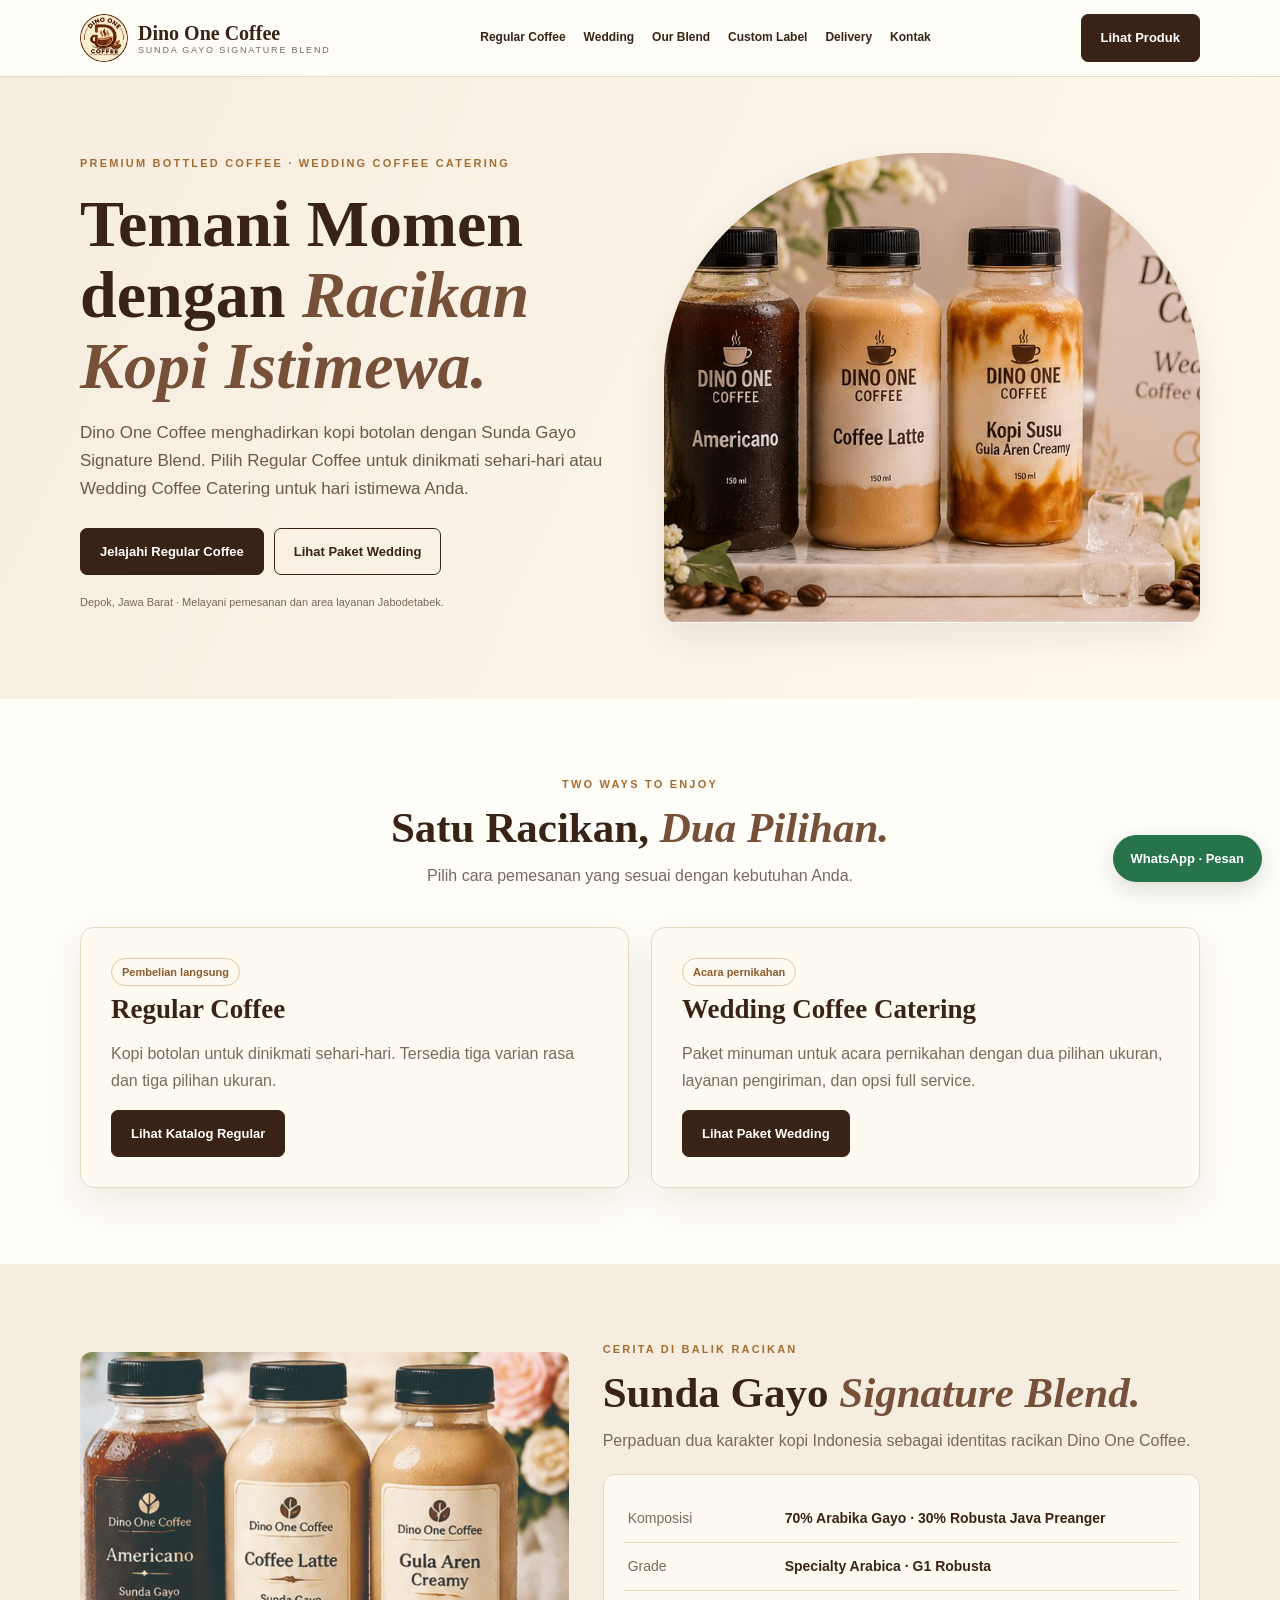
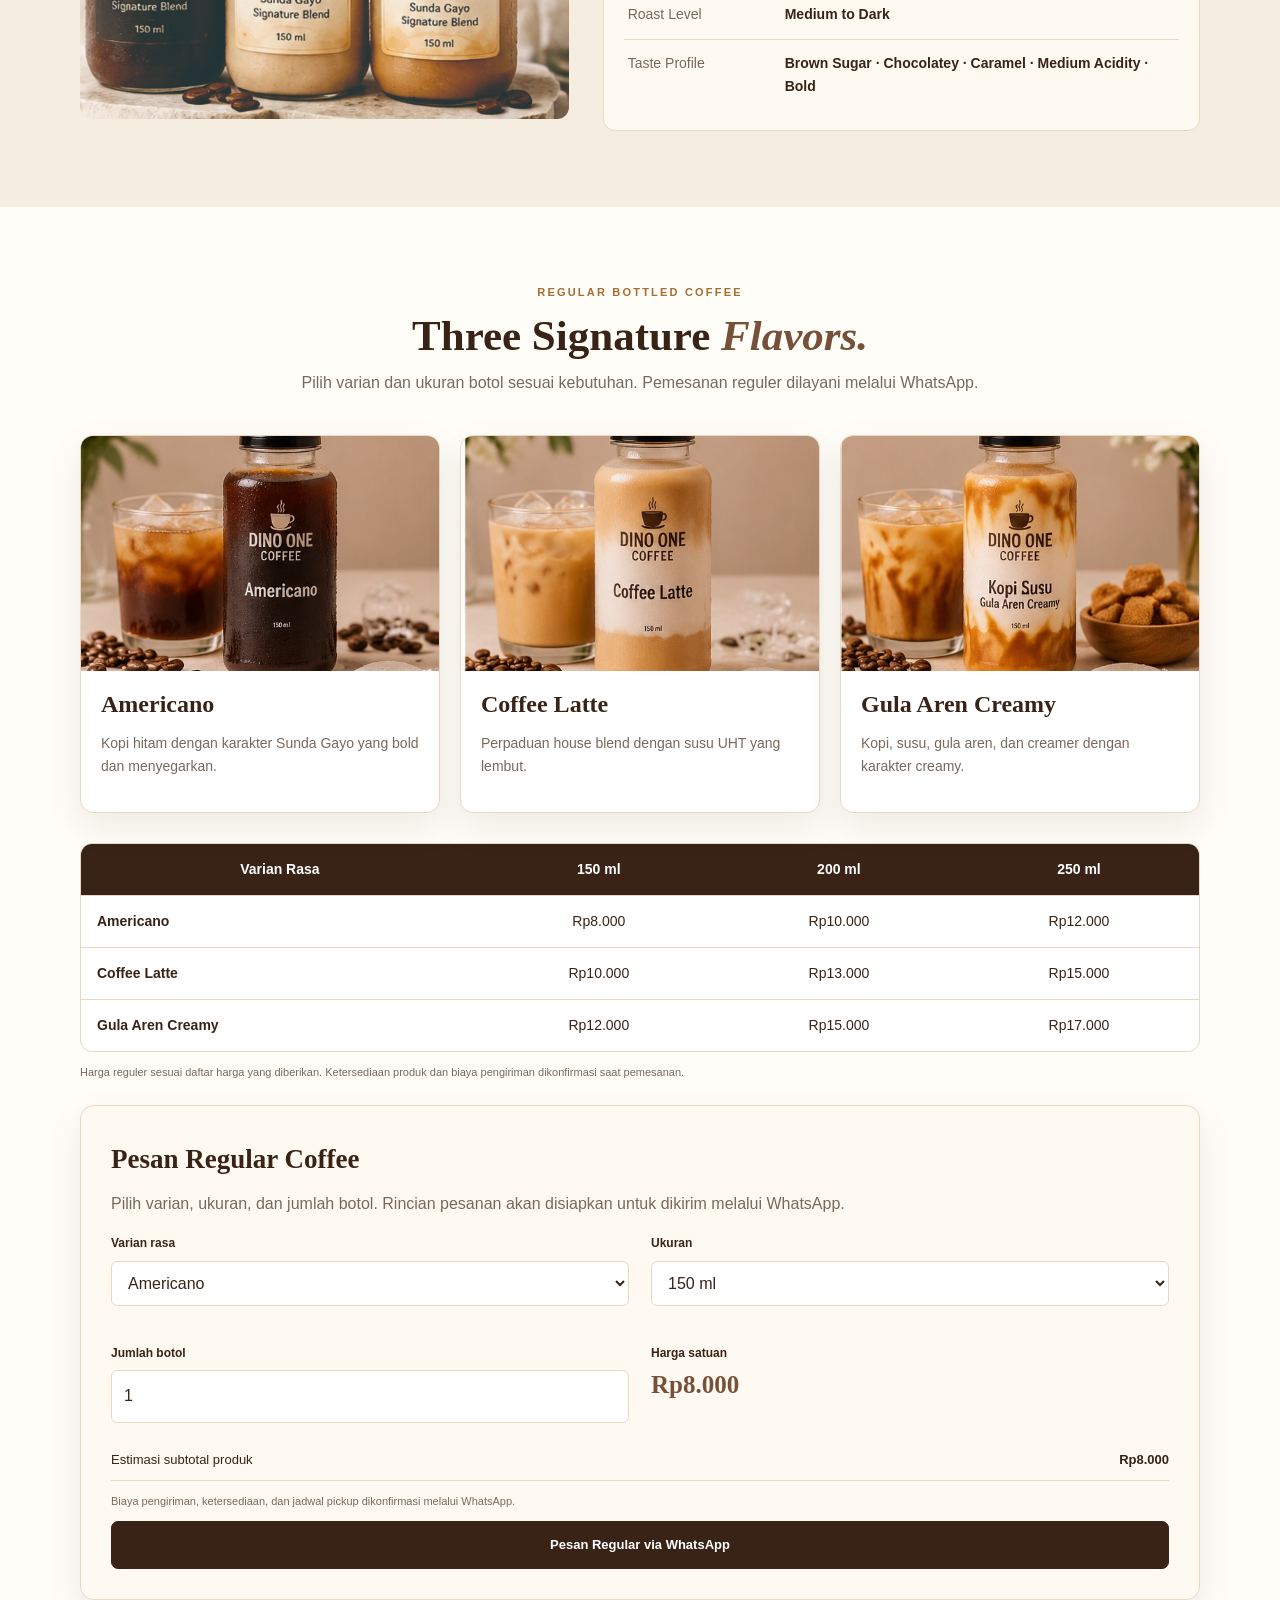
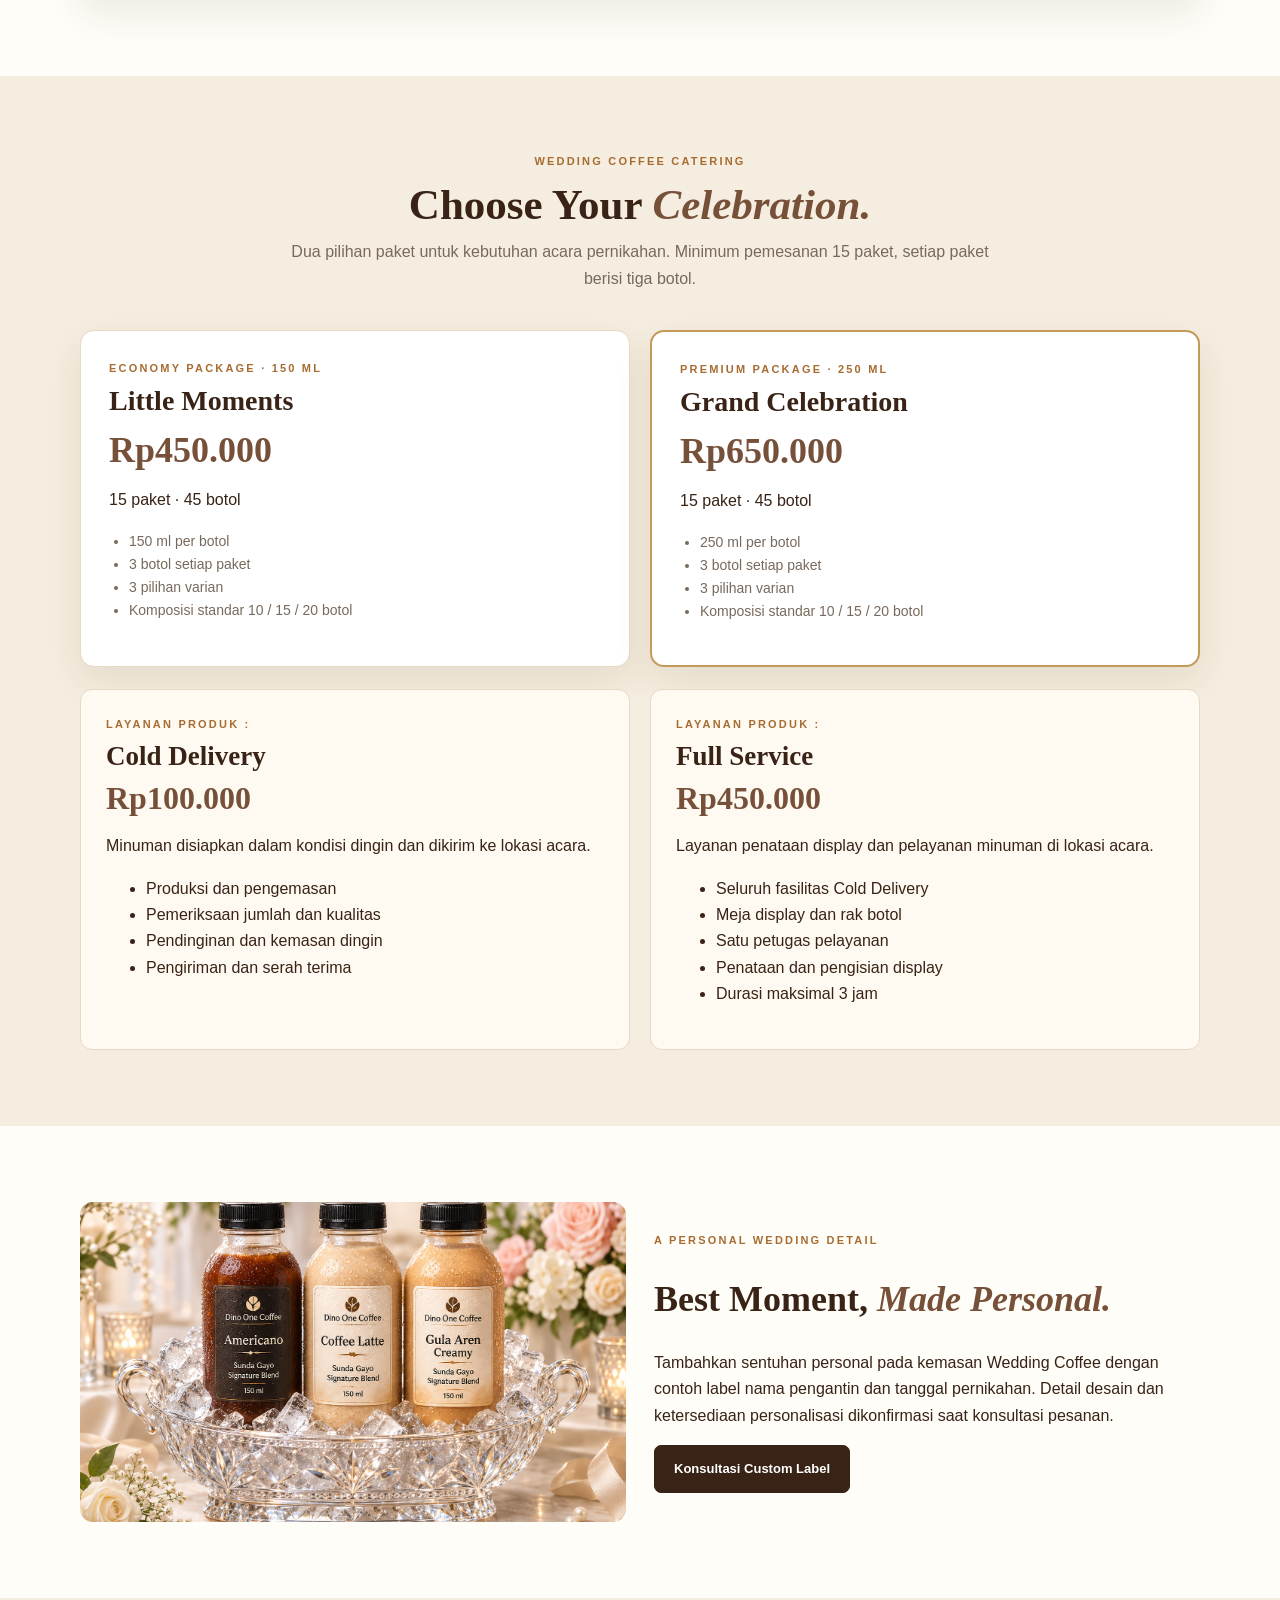
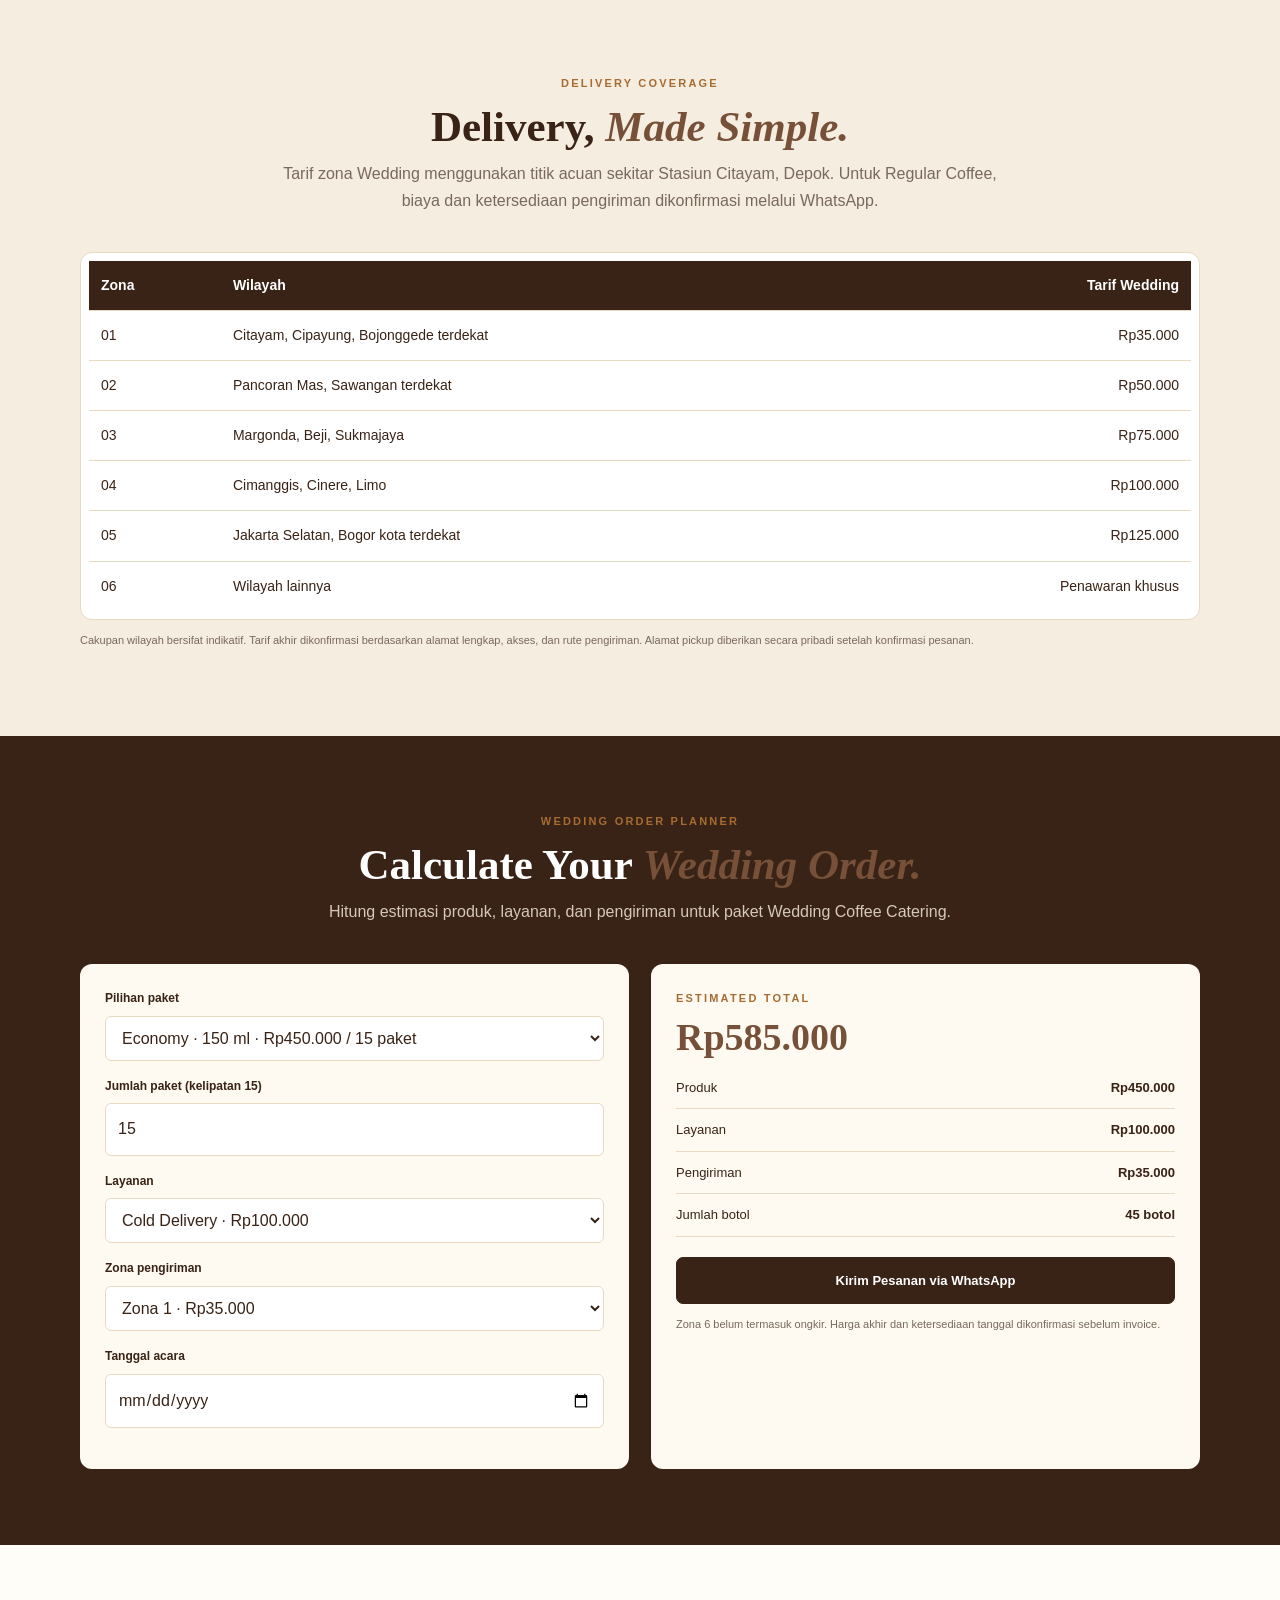
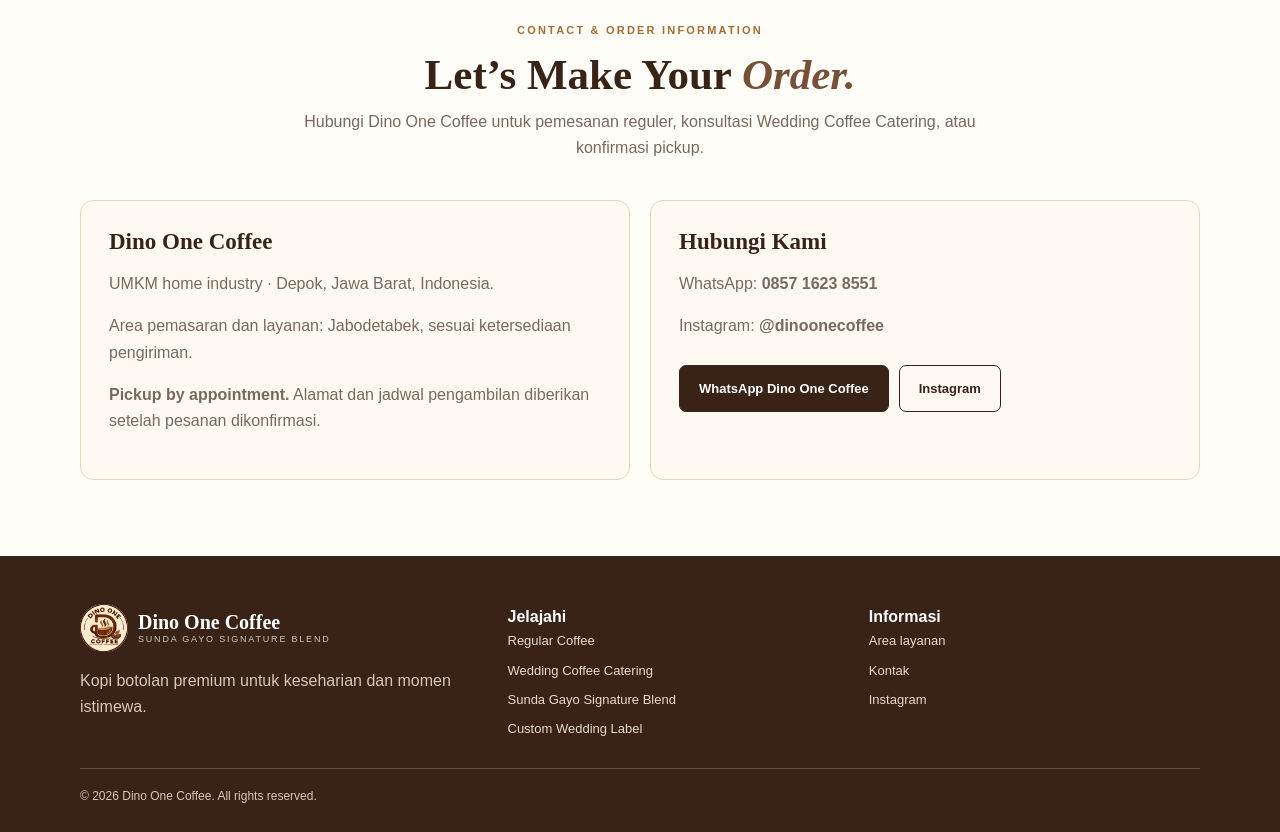
==== index.html @ 2b5918a5 "Update index.html" ====
<!doctype html>
<html lang="id">
<head>
  <meta name="google-site-verification" content="8-gLSw3HXdytJepnBSjx2TboPjz3lQhAgzY1Xc3KXp8" />
  <meta charset="utf-8">
  <meta name="viewport" content="width=device-width, initial-scale=1">
  <meta name="theme-color" content="#30251f">
  <title>Dino One Coffee | Kopi Botolan Premium & Wedding Coffee Catering</title>
  <meta name="description" content="Dino One Coffee menghadirkan Americano, Coffee Latte, dan Gula Aren Creamy dengan Sunda Gayo Signature Blend. Pesan kopi botolan atau konsultasikan Wedding Coffee Catering untuk wilayah Jabodetabek.">
  <meta name="robots" content="index,follow,max-image-preview:large">
  <link rel="canonical" href="https://dinoonecoffee.weddingcatering.workers.dev/">
 <meta property="og:image" content="https://dinoonecoffee.weddingcatering.workers.dev/assets/images/logo-dino-one-coffee.png">
    <meta property="og:type" content="website">
  <meta property="og:locale" content="id_ID">
  <meta property="og:site_name" content="Dino One Coffee">
  <meta property="og:title" content="Dino One Coffee | Kopi Botolan Premium & Wedding Coffee Catering">
  <meta property="og:description" content="Tiga varian kopi dengan Sunda Gayo Signature Blend. Pilihan Regular Coffee dan Wedding Coffee Catering.">
  <meta property="og:url" content="https://dinoonecoffee.weddingcatering.workers.dev/">
  <meta property="og:image" content="https://dinoonecoffee.weddingcatering.workers.dev/assets/images/hero-coffee.jpg">
  <meta name="twitter:card" content="summary_large_image">
  <style>
    :root{--cream:#f5eddf;--paper:#fffaf1;--white:#fffdf8;--brown:#765038;--dark:#382316;--gold:#c49a59;--muted:#78695d;--line:#e8d9c2;--green:#26734c;--shadow:0 14px 36px rgba(67,39,19,.09)}
    *{box-sizing:border-box}html{scroll-behavior:smooth;scroll-padding-top:88px}body{margin:0;background:var(--white);color:var(--dark);font-family:Arial,Helvetica,sans-serif;line-height:1.65}a{color:inherit;text-decoration:none}img{max-width:100%;display:block}button,input,select{font:inherit}.container{width:min(1120px,91%);margin:auto}.skip{position:absolute;left:-9999px}.skip:focus{left:12px;top:12px;background:#fff;padding:10px;z-index:100}
    header{position:sticky;top:0;z-index:50;background:rgba(255,253,248,.96);backdrop-filter:blur(12px);border-bottom:1px solid var(--line)}.nav{min-height:76px;display:flex;align-items:center;justify-content:space-between;gap:18px}.brand{display:flex;align-items:center;gap:10px;font:700 20px Georgia,serif;white-space:nowrap}.brand img{width:48px;height:48px;object-fit:contain;border-radius:50%}.brand small{display:block;font:9px Arial,sans-serif;letter-spacing:1.8px;color:var(--muted)}.navlinks{display:flex;align-items:center;gap:18px;font-size:12px;font-weight:700}.navlinks a:hover,.footer-links a:hover{color:var(--gold)}.nav-actions{display:flex;align-items:center;gap:9px}.menu-toggle{display:none;background:transparent;border:1px solid var(--line);padding:9px 12px;border-radius:8px;color:var(--dark)}
    .btn{display:inline-flex;align-items:center;justify-content:center;gap:8px;border:1px solid var(--dark);background:var(--dark);color:white;padding:12px 19px;border-radius:7px;font-size:13px;font-weight:700;cursor:pointer;transition:.2s}.btn:hover{background:var(--brown);border-color:var(--brown)}.btn.secondary{background:transparent;color:var(--dark)}.btn.light{background:var(--paper);color:var(--dark);border-color:var(--line)}.btn.full{width:100%}
    section{padding:76px 0}.hero{background:linear-gradient(115deg,var(--cream),#fff9ef);padding:76px 0}.hero-grid{display:grid;grid-template-columns:1fr 1fr;align-items:center;gap:48px}.eyebrow{font-size:11px;letter-spacing:2.2px;text-transform:uppercase;color:#a66c32;font-weight:700}.hero h1{font:700 clamp(40px,5.3vw,66px)/1.08 Georgia,serif;margin:16px 0;color:var(--dark)}h1 em,h2 em{color:var(--brown)}.lead{font-size:17px;color:#6d5949;max-width:580px}.hero-photo{width:100%;height:470px;object-fit:cover;border-radius:48% 48% 14px 14px;box-shadow:var(--shadow)}.hero-note{font-size:11px;color:var(--muted);margin-top:18px}.actions{display:flex;gap:10px;flex-wrap:wrap;margin-top:25px}
    .section-head{text-align:center;max-width:730px;margin:0 auto 38px}.section-head h2{font:700 clamp(30px,4vw,43px)/1.15 Georgia,serif;margin:10px 0}.section-head p{color:var(--muted);margin:8px auto}.intro-grid{display:grid;grid-template-columns:1fr 1fr;gap:22px}.intro-card{padding:30px;border:1px solid var(--line);border-radius:14px;background:var(--paper);box-shadow:var(--shadow)}.intro-card h3{font:700 27px Georgia,serif;margin:8px 0}.intro-card p{color:var(--muted)}.tag{display:inline-block;border:1px solid #e0c89e;border-radius:30px;padding:4px 10px;color:#8c5b2e;font-size:11px;font-weight:700}
    .blend{background:var(--cream)}.blend-grid{display:grid;grid-template-columns:.9fr 1.1fr;gap:34px;align-items:center}.blend-image{display:block;width:100%;height:auto;max-height:none;object-fit:contain;object-position:center;border-radius:12px}.specs{background:var(--paper);border:1px solid var(--line);border-radius:12px;padding:20px}.spec{display:grid;grid-template-columns:145px 1fr;gap:12px;padding:12px 4px;border-bottom:1px solid var(--line);font-size:14px}.spec:last-child{border-bottom:0}.spec span{color:var(--muted)}
    .cards{display:grid;grid-template-columns:repeat(3,1fr);gap:20px}.card{border:1px solid var(--line);background:#fff;border-radius:13px;overflow:hidden;box-shadow:var(--shadow)}.card img{width:100%;height:235px;object-fit:cover}.card-body{padding:20px}.card h3{font:700 24px Georgia,serif;margin:0 0 4px}.card p{font-size:14px;color:var(--muted);min-height:46px}.price-table-wrap{overflow-x:auto;margin-top:30px;border:1px solid var(--line);border-radius:12px;background:white}.price-table{width:100%;border-collapse:collapse;min-width:570px;font-size:14px}.price-table th,.price-table td{padding:14px 16px;border-bottom:1px solid var(--line);text-align:center}.price-table th{background:var(--dark);color:white}.price-table td:first-child{text-align:left;font-weight:700}.price-table tr:last-child td{border-bottom:0}.section-soft{background:var(--cream)}
    .packages-grid{display:grid;grid-template-columns:repeat(2,1fr);gap:20px}.package{background:white;border:1px solid var(--line);border-radius:14px;padding:28px;box-shadow:var(--shadow)}.package.featured{border:2px solid var(--gold)}.package h3{font:700 28px Georgia,serif;margin:8px 0}.package-price{font:700 36px Georgia,serif;color:var(--brown);margin:12px 0}.package ul{padding-left:20px;color:var(--muted);font-size:14px}.service-grid{display:grid;grid-template-columns:repeat(2,1fr);gap:20px}.service{background:var(--paper);padding:25px;border:1px solid var(--line);border-radius:12px}.service h3{font:700 27px Georgia,serif;margin:8px 0}.service-price{font:700 32px Georgia,serif;color:var(--brown)}
    .table-wrap{overflow-x:auto;border:1px solid var(--line);border-radius:12px;background:white;padding:8px}.zone-table{width:100%;border-collapse:collapse;min-width:570px;font-size:14px}.zone-table th,.zone-table td{text-align:left;padding:13px 12px;border-bottom:1px solid var(--line)}.zone-table th{background:var(--dark);color:white}.zone-table td:last-child,.zone-table th:last-child{text-align:right;white-space:nowrap}.zone-table tr:last-child td{border-bottom:0}
    .calculator{background:var(--dark);color:white}.calculator .section-head p{color:#d7c8b8}.calc-grid{display:grid;grid-template-columns:1fr 1fr;gap:22px}.calc-form,.result{background:var(--paper);color:var(--dark);padding:25px;border-radius:12px}.field{margin-bottom:16px}.field label{display:block;font-size:12px;font-weight:700;margin-bottom:7px}.field input,.field select{width:100%;padding:12px;border:1px solid var(--line);border-radius:6px;background:white;color:var(--dark)}.result-total{font:700 38px Georgia,serif;color:var(--brown);margin:8px 0}.summary-row{display:flex;justify-content:space-between;gap:12px;padding:10px 0;border-bottom:1px solid var(--line);font-size:13px}.note{font-size:11px;color:var(--muted)}
    .custom-grid{display:grid;grid-template-columns:1fr 1fr;gap:28px;align-items:center}.custom-grid img{width:100%;height:320px;object-fit:cover;border-radius:13px}.location-box{background:var(--paper);border:1px solid var(--line);padding:28px;border-radius:13px}.location-grid{display:grid;grid-template-columns:1fr 1fr;gap:20px}.location-box h3{font:700 23px Georgia,serif;margin:0 0 8px}.location-box p{color:var(--muted)}
    footer{background:var(--dark);color:white;padding:48px 0 25px}footer p{color:#d7c8b8}.footer-grid{display:grid;grid-template-columns:1.2fr 1fr 1fr;gap:30px}.footer-links{display:grid;gap:8px;font-size:13px;color:#e7dacc}.copyright{border-top:1px solid #654a37;margin-top:28px;padding-top:18px;font-size:12px;color:#d7c8b8}.float-wa{position:fixed;right:18px;bottom:18px;z-index:40;background:var(--green);color:white;border-radius:30px;padding:13px 18px;box-shadow:0 8px 25px #0002;font-size:13px;font-weight:700}
    @media(max-width:900px){.navlinks{gap:10px;font-size:11px}.nav-cta{display:none}.hero-photo{height:390px}}
    @media(max-width:720px){.nav{min-height:68px}.brand{font-size:17px}.brand img{width:42px;height:42px}.menu-toggle{display:inline-flex}.navlinks{display:none;position:absolute;top:68px;left:0;right:0;background:var(--white);padding:15px 5%;border-bottom:1px solid var(--line);box-shadow:var(--shadow);flex-direction:column;align-items:stretch;gap:0}.navlinks.open{display:flex}.navlinks a{padding:12px 4px;border-bottom:1px solid var(--line);font-size:14px}.hero{padding:48px 0}.hero-grid,.intro-grid,.blend-grid,.cards,.packages-grid,.service-grid,.calc-grid,.custom-grid,.location-grid,.footer-grid{grid-template-columns:1fr}.hero-photo{height:330px;order:-1}.hero h1{font-size:43px}.lead{font-size:15px}section{padding:58px 0}.section-head{margin-bottom:28px}.section-head h2{font-size:32px}.card img{height:250px}.spec{grid-template-columns:1fr;gap:2px}.spec strong{font-size:14px}.package{padding:23px}.calc-form,.result{padding:19px}.float-wa{right:12px;bottom:12px;padding:11px 15px}.footer-grid{gap:22px}}
    @media(max-width:720px){.blend-image{width:100%;height:auto;object-fit:contain}}
    @media(prefers-reduced-motion:reduce){html{scroll-behavior:auto}*{transition:none!important}}
  </style>
  <script type="application/ld+json">
  {
    "@context":"https://schema.org",
    "@type":"Organization",
    "name":"Dino One Coffee",
    "url":"https://dinoonecoffee.weddingcatering.workers.dev/",
    "description":"UMKM home industry kopi botolan dengan Sunda Gayo Signature Blend dan layanan Wedding Coffee Catering.",
    "telephone":"+6285716238551",
    "sameAs":["https://www.instagram.com/dinoonecoffee/"]
  }
  </script>
</head>
<body>
<a class="skip" href="#main">Lewati ke konten utama</a>
<header>
  <nav class="container nav" aria-label="Navigasi utama">
    <a class="brand" href="#home" aria-label="Dino One Coffee beranda">
      <img src="/assets/images/logo-dino-one-coffee.png" alt="Logo Dino One Coffee">
      <span>Dino One Coffee<small>SUNDA GAYO SIGNATURE BLEND</small></span>
    </a>
    <div class="navlinks" id="navlinks">
      <a href="#regular">Regular Coffee</a><a href="#wedding">Wedding</a><a href="#blend">Our Blend</a><a href="#custom-label">Custom Label</a><a href="#delivery">Delivery</a><a href="#contact">Kontak</a>
    </div>
    <div class="nav-actions"><a class="btn nav-cta" href="#regular">Lihat Produk</a><button class="menu-toggle" id="menuToggle" aria-expanded="false" aria-controls="navlinks" aria-label="Buka menu">☰ Menu</button></div>
  </nav>
</header>
<main id="main">
  <section class="hero" id="home">
    <div class="container hero-grid">
      <div>
        <div class="eyebrow">Premium bottled coffee · Wedding coffee catering</div>
        <h1>Temani Momen dengan <em>Racikan Kopi Istimewa.</em></h1>
        <p class="lead">Dino One Coffee menghadirkan kopi botolan dengan Sunda Gayo Signature Blend. Pilih Regular Coffee untuk dinikmati sehari-hari atau Wedding Coffee Catering untuk hari istimewa Anda.</p>
        <div class="actions"><a class="btn" href="#regular">Jelajahi Regular Coffee</a><a class="btn secondary" href="#wedding">Lihat Paket Wedding</a></div>
        <p class="hero-note">Depok, Jawa Barat · Melayani pemesanan dan area layanan Jabodetabek.</p>
      </div>
      <img class="hero-photo" src="/assets/images/hero-coffee.jpg" alt="Tiga pilihan kopi botolan Dino One Coffee: Americano, Coffee Latte, dan Gula Aren Creamy" fetchpriority="high">
    </div>
  </section>

  <section aria-labelledby="pilihan-title">
    <div class="container">
      <div class="section-head"><div class="eyebrow">Two ways to enjoy</div><h2 id="pilihan-title">Satu Racikan, <em>Dua Pilihan.</em></h2><p>Pilih cara pemesanan yang sesuai dengan kebutuhan Anda.</p></div>
      <div class="intro-grid">
        <article class="intro-card"><span class="tag">Pembelian langsung</span><h3>Regular Coffee</h3><p>Kopi botolan untuk dinikmati sehari-hari. Tersedia tiga varian rasa dan tiga pilihan ukuran.</p><a class="btn" href="#regular">Lihat Katalog Regular</a></article>
        <article class="intro-card"><span class="tag">Acara pernikahan</span><h3>Wedding Coffee Catering</h3><p>Paket minuman untuk acara pernikahan dengan dua pilihan ukuran, layanan pengiriman, dan opsi full service.</p><a class="btn" href="#wedding">Lihat Paket Wedding</a></article>
      </div>
    </div>
  </section>

  <section class="blend" id="blend">
    <div class="container blend-grid">
      <img class="blend-image" src="/assets/images/signature-blend.jpg" alt="Biji kopi dan profil Sunda Gayo Signature Blend Dino One Coffee" loading="lazy">
      <div><div class="eyebrow">Cerita di balik racikan</div><div class="section-head" style="text-align:left;margin:8px 0 20px"><h2>Sunda Gayo <em>Signature Blend.</em></h2><p>Perpaduan dua karakter kopi Indonesia sebagai identitas racikan Dino One Coffee.</p></div>
        <div class="specs">
          <div class="spec"><span>Komposisi</span><strong>70% Arabika Gayo · 30% Robusta Java Preanger</strong></div>
          <div class="spec"><span>Grade</span><strong>Specialty Arabica · G1 Robusta</strong></div>
          <div class="spec"><span>Roast Level</span><strong>Medium to Dark</strong></div>
          <div class="spec"><span>Taste Profile</span><strong>Brown Sugar · Chocolatey · Caramel · Medium Acidity · Bold</strong></div>
        </div>
      </div>
    </div>
  </section>

  <section id="regular">
    <div class="container">
      <div class="section-head"><div class="eyebrow">Regular bottled coffee</div><h2>Three Signature <em>Flavors.</em></h2><p>Pilih varian dan ukuran botol sesuai kebutuhan. Pemesanan reguler dilayani melalui WhatsApp.</p></div>
      <div class="cards">
        <article class="card"><img src="/assets/images/americano.jpg" alt="Americano botolan Dino One Coffee" loading="lazy"><div class="card-body"><h3>Americano</h3><p>Kopi hitam dengan karakter Sunda Gayo yang bold dan menyegarkan.</p></div></article>
        <article class="card"><img src="/assets/images/coffee-latte.jpg" alt="Coffee Latte botolan Dino One Coffee" loading="lazy"><div class="card-body"><h3>Coffee Latte</h3><p>Perpaduan house blend dengan susu UHT yang lembut.</p></div></article>
        <article class="card"><img src="/assets/images/gula-aren.jpg" alt="Gula Aren Creamy botolan Dino One Coffee" loading="lazy"><div class="card-body"><h3>Gula Aren Creamy</h3><p>Kopi, susu, gula aren, dan creamer dengan karakter creamy.</p></div></article>
      </div>
      <div class="price-table-wrap"><table class="price-table"><thead><tr><th>Varian Rasa</th><th>150 ml</th><th>200 ml</th><th>250 ml</th></tr></thead><tbody>
        <tr><td>Americano</td><td>Rp8.000</td><td>Rp10.000</td><td>Rp12.000</td></tr>
        <tr><td>Coffee Latte</td><td>Rp10.000</td><td>Rp13.000</td><td>Rp15.000</td></tr>
        <tr><td>Gula Aren Creamy</td><td>Rp12.000</td><td>Rp15.000</td><td>Rp17.000</td></tr>
      </tbody></table></div>
      <p class="note">Harga reguler sesuai daftar harga yang diberikan. Ketersediaan produk dan biaya pengiriman dikonfirmasi saat pemesanan.</p>
      <div class="intro-card" style="margin-top:24px">
        <h3>Pesan Regular Coffee</h3><p>Pilih varian, ukuran, dan jumlah botol. Rincian pesanan akan disiapkan untuk dikirim melalui WhatsApp.</p>
        <div class="calc-grid" style="grid-template-columns:1fr 1fr">
          <div class="field"><label for="regFlavor">Varian rasa</label><select id="regFlavor"><option value="Americano">Americano</option><option value="Coffee Latte">Coffee Latte</option><option value="Gula Aren Creamy">Gula Aren Creamy</option></select></div>
          <div class="field"><label for="regSize">Ukuran</label><select id="regSize"><option value="150">150 ml</option><option value="200">200 ml</option><option value="250">250 ml</option></select></div>
          <div class="field"><label for="regQty">Jumlah botol</label><input id="regQty" type="number" min="1" step="1" value="1"></div>
          <div class="field"><label>Harga satuan</label><div class="result-total" id="regUnitPrice" style="font-size:25px">Rp8.000</div></div>
        </div>
        <div class="summary-row"><span>Estimasi subtotal produk</span><strong id="regSubtotal">Rp8.000</strong></div>
        <p class="note">Biaya pengiriman, ketersediaan, dan jadwal pickup dikonfirmasi melalui WhatsApp.</p>
        <button class="btn full" id="regularOrder">Pesan Regular via WhatsApp</button>
      </div>
    </div>
  </section>

  <section class="section-soft" id="wedding">
    <div class="container">
      <div class="section-head"><div class="eyebrow">Wedding coffee catering</div><h2>Choose Your <em>Celebration.</em></h2><p>Dua pilihan paket untuk kebutuhan acara pernikahan. Minimum pemesanan 15 paket, setiap paket berisi tiga botol.</p></div>
      <div class="packages-grid">
        <article class="package"><div class="eyebrow">Economy Package · 150 ml</div><h3>Little Moments</h3><div class="package-price">Rp450.000</div><p>15 paket · 45 botol</p><ul><li>150 ml per botol</li><li>3 botol setiap paket</li><li>3 pilihan varian</li><li>Komposisi standar 10 / 15 / 20 botol</li></ul></article>
        <article class="package featured"><div class="eyebrow">Premium Package · 250 ml</div><h3>Grand Celebration</h3><div class="package-price">Rp650.000</div><p>15 paket · 45 botol</p><ul><li>250 ml per botol</li><li>3 botol setiap paket</li><li>3 pilihan varian</li><li>Komposisi standar 10 / 15 / 20 botol</li></ul></article>
      </div>
      <div class="service-grid" style="margin-top:22px">
        <article class="service"><div class="eyebrow">Layanan Produk :</div><h3>Cold Delivery</h3><div class="service-price">Rp100.000</div><p>Minuman disiapkan dalam kondisi dingin dan dikirim ke lokasi acara.</p><ul><li>Produksi dan pengemasan</li><li>Pemeriksaan jumlah dan kualitas</li><li>Pendinginan dan kemasan dingin</li><li>Pengiriman dan serah terima</li></ul></article>
        <article class="service"><div class="eyebrow">Layanan Produk :</div><h3>Full Service</h3><div class="service-price">Rp450.000</div><p>Layanan penataan display dan pelayanan minuman di lokasi acara.</p><ul><li>Seluruh fasilitas Cold Delivery</li><li>Meja display dan rak botol</li><li>Satu petugas pelayanan</li><li>Penataan dan pengisian display</li><li>Durasi maksimal 3 jam</li></ul></article>
      </div>
    </div>
  </section>

  <section id="custom-label">
    <div class="container custom-grid">
      <img src="/assets/images/wedding-coffee.png" alt="Contoh penyajian Dino One Coffee untuk Wedding Coffee Catering" loading="lazy">
      <div><div class="eyebrow">A personal wedding detail</div><h2 style="font:700 36px/1.15 Georgia,serif">Best Moment, <em>Made Personal.</em></h2><p>Tambahkan sentuhan personal pada kemasan Wedding Coffee dengan contoh label nama pengantin dan tanggal pernikahan. Detail desain dan ketersediaan personalisasi dikonfirmasi saat konsultasi pesanan.</p><a class="btn" href="https://wa.me/6285716238551?text=Halo%20Dino%20One%20Coffee%2C%20saya%20ingin%20konsultasi%20custom%20label%20Best%20Moment%20untuk%20Wedding%20Coffee%20Catering.">Konsultasi Custom Label</a></div>
    </div>
  </section>

  <section class="section-soft" id="delivery">
    <div class="container"><div class="section-head"><div class="eyebrow">Delivery coverage</div><h2>Delivery, <em>Made Simple.</em></h2><p>Tarif zona Wedding menggunakan titik acuan sekitar Stasiun Citayam, Depok. Untuk Regular Coffee, biaya dan ketersediaan pengiriman dikonfirmasi melalui WhatsApp.</p></div>
      <div class="table-wrap"><table class="zone-table"><thead><tr><th>Zona</th><th>Wilayah</th><th>Tarif Wedding</th></tr></thead><tbody>
        <tr><td>01</td><td>Citayam, Cipayung, Bojonggede terdekat</td><td>Rp35.000</td></tr><tr><td>02</td><td>Pancoran Mas, Sawangan terdekat</td><td>Rp50.000</td></tr><tr><td>03</td><td>Margonda, Beji, Sukmajaya</td><td>Rp75.000</td></tr><tr><td>04</td><td>Cimanggis, Cinere, Limo</td><td>Rp100.000</td></tr><tr><td>05</td><td>Jakarta Selatan, Bogor kota terdekat</td><td>Rp125.000</td></tr><tr><td>06</td><td>Wilayah lainnya</td><td>Penawaran khusus</td></tr>
      </tbody></table></div><p class="note">Cakupan wilayah bersifat indikatif. Tarif akhir dikonfirmasi berdasarkan alamat lengkap, akses, dan rute pengiriman. Alamat pickup diberikan secara pribadi setelah konfirmasi pesanan.</p>
    </div>
  </section>

  <section class="calculator" id="calculator">
    <div class="container"><div class="section-head"><div class="eyebrow">Wedding order planner</div><h2>Calculate Your <em>Wedding Order.</em></h2><p>Hitung estimasi produk, layanan, dan pengiriman untuk paket Wedding Coffee Catering.</p></div>
      <div class="calc-grid"><div class="calc-form">
        <div class="field"><label for="wSize">Pilihan paket</label><select id="wSize"><option value="450000">Economy · 150 ml · Rp450.000 / 15 paket</option><option value="650000">Premium · 250 ml · Rp650.000 / 15 paket</option></select></div>
        <div class="field"><label for="wQty">Jumlah paket (kelipatan 15)</label><input id="wQty" type="number" min="15" step="15" value="15"></div>
        <div class="field"><label for="wService">Layanan</label><select id="wService"><option value="100000">Cold Delivery · Rp100.000</option><option value="450000">Full Service · Rp450.000</option></select></div>
        <div class="field"><label for="wZone">Zona pengiriman</label><select id="wZone"><option value="35000">Zona 1 · Rp35.000</option><option value="50000">Zona 2 · Rp50.000</option><option value="75000">Zona 3 · Rp75.000</option><option value="100000">Zona 4 · Rp100.000</option><option value="125000">Zona 5 · Rp125.000</option><option value="special">Zona 6 · Penawaran khusus</option></select></div>
        <div class="field"><label for="wDate">Tanggal acara</label><input id="wDate" type="date"></div>
      </div><div class="result"><div class="eyebrow">Estimated total</div><div class="result-total" id="wTotal">Rp585.000</div><div class="summary-row"><span>Produk</span><strong id="wProduct">Rp450.000</strong></div><div class="summary-row"><span>Layanan</span><strong id="wServiceCost">Rp100.000</strong></div><div class="summary-row"><span>Pengiriman</span><strong id="wShipping">Rp35.000</strong></div><div class="summary-row"><span>Jumlah botol</span><strong id="wBottles">45 botol</strong></div><button class="btn full" style="margin-top:20px" id="wOrder">Kirim Pesanan via WhatsApp</button><p class="note">Zona 6 belum termasuk ongkir. Harga akhir dan ketersediaan tanggal dikonfirmasi sebelum invoice.</p></div></div>
    </div>
  </section>

  <section id="contact">
    <div class="container"><div class="section-head"><div class="eyebrow">Contact & order information</div><h2>Let’s Make Your <em>Order.</em></h2><p>Hubungi Dino One Coffee untuk pemesanan reguler, konsultasi Wedding Coffee Catering, atau konfirmasi pickup.</p></div>
      <div class="location-grid"><div class="location-box"><h3>Dino One Coffee</h3><p>UMKM home industry · Depok, Jawa Barat, Indonesia.</p><p>Area pemasaran dan layanan: Jabodetabek, sesuai ketersediaan pengiriman.</p><p><strong>Pickup by appointment.</strong> Alamat dan jadwal pengambilan diberikan setelah pesanan dikonfirmasi.</p></div><div class="location-box"><h3>Hubungi Kami</h3><p>WhatsApp: <strong>0857 1623 8551</strong></p><p>Instagram: <strong>@dinoonecoffee</strong></p><div class="actions"><a class="btn" href="https://wa.me/6285716238551?text=Halo%20Dino%20One%20Coffee%2C%20saya%20ingin%20bertanya%20tentang%20produk%20dan%20pemesanan.">WhatsApp Dino One Coffee</a><a class="btn secondary" href="https://www.instagram.com/dinoonecoffee/" target="_blank" rel="noopener">Instagram</a></div></div></div>
    </div>
  </section>
</main>
<footer><div class="container"><div class="footer-grid"><div><a class="brand" href="#home"><img src="/assets/images/logo-dino-one-coffee.png" alt=""><span style="color:white">Dino One Coffee<small style="color:#d7c8b8">SUNDA GAYO SIGNATURE BLEND</small></span></a><p>Kopi botolan premium untuk keseharian dan momen istimewa.</p></div><div><strong>Jelajahi</strong><div class="footer-links"><a href="#regular">Regular Coffee</a><a href="#wedding">Wedding Coffee Catering</a><a href="#blend">Sunda Gayo Signature Blend</a><a href="#custom-label">Custom Wedding Label</a></div></div><div><strong>Informasi</strong><div class="footer-links"><a href="#delivery">Area layanan</a><a href="#contact">Kontak</a><a href="https://www.instagram.com/dinoonecoffee/" target="_blank" rel="noopener">Instagram</a></div></div></div><div class="copyright">© <span id="year"></span> Dino One Coffee. All rights reserved.</div></div></footer>
<a class="float-wa" href="https://wa.me/6285716238551?text=Halo%20Dino%20One%20Coffee%2C%20saya%20ingin%20bertanya%20tentang%20produk.">WhatsApp · Pesan</a>
<script>
(()=>{
 const WA='6285716238551';const money=n=>'Rp'+Math.round(n).toLocaleString('id-ID');
 const menu=document.getElementById('menuToggle'),links=document.getElementById('navlinks');
 menu.addEventListener('click',()=>{const open=links.classList.toggle('open');menu.setAttribute('aria-expanded',String(open));menu.textContent=open?'✕ Tutup':'☰ Menu'});
 links.querySelectorAll('a').forEach(a=>a.addEventListener('click',()=>{links.classList.remove('open');menu.setAttribute('aria-expanded','false');menu.textContent='☰ Menu'}));
 const regularPrices={'Americano':{'150':8000,'200':10000,'250':12000},'Coffee Latte':{'150':10000,'200':13000,'250':15000},'Gula Aren Creamy':{'150':12000,'200':15000,'250':17000}};
 const flavor=document.getElementById('regFlavor'),rsize=document.getElementById('regSize'),rqty=document.getElementById('regQty');
 function regularCalc(){let q=Math.max(1,Math.floor(Number(rqty.value)||1));rqty.value=q;const unit=regularPrices[flavor.value][rsize.value];document.getElementById('regUnitPrice').textContent=money(unit);document.getElementById('regSubtotal').textContent=money(unit*q);return{q,unit,total:unit*q}}
 [flavor,rsize,rqty].forEach(el=>el.addEventListener('input',regularCalc));
 document.getElementById('regularOrder').addEventListener('click',()=>{const d=regularCalc();const msg=['Halo Dino One Coffee, saya ingin memesan Regular Coffee.','Varian: '+flavor.value,'Ukuran: '+rsize.value+' ml','Jumlah: '+d.q+' botol','Harga satuan: '+money(d.unit),'Subtotal produk: '+money(d.total),'Mohon konfirmasi ketersediaan, biaya pengiriman, dan jadwal pickup.'].join('\n');window.open('https://wa.me/'+WA+'?text='+encodeURIComponent(msg),'_blank','noopener')});
 const wSize=document.getElementById('wSize'),wQty=document.getElementById('wQty'),wService=document.getElementById('wService'),wZone=document.getElementById('wZone');
 function weddingCalc(){let q=Math.max(15,Math.ceil((Number(wQty.value)||15)/15)*15);wQty.value=q;const product=q/15*Number(wSize.value),service=Number(wService.value),special=wZone.value==='special',shipping=special?0:Number(wZone.value),total=product+service+shipping;document.getElementById('wTotal').textContent=money(total)+(special?'*':'');document.getElementById('wProduct').textContent=money(product);document.getElementById('wServiceCost').textContent=money(service);document.getElementById('wShipping').textContent=special?'Penawaran khusus':money(shipping);document.getElementById('wBottles').textContent=(q*3)+' botol';return{q,product,service,shipping,total,special}}
 [wSize,wQty,wService,wZone].forEach(el=>el.addEventListener('change',weddingCalc));wQty.addEventListener('input',weddingCalc);
 document.getElementById('wOrder').addEventListener('click',()=>{const d=weddingCalc(),date=document.getElementById('wDate').value||'Belum ditentukan';const msg=['Halo Dino One Coffee, saya ingin konsultasi Wedding Coffee Catering.','Paket: '+wSize.options[wSize.selectedIndex].text,'Jumlah: '+d.q+' paket ('+(d.q*3)+' botol)','Layanan: '+wService.options[wService.selectedIndex].text,'Zona: '+wZone.options[wZone.selectedIndex].text,'Tanggal acara: '+date,'Produk: '+money(d.product),'Layanan: '+money(d.service),'Pengiriman: '+(d.special?'Penawaran khusus':money(d.shipping)),'Estimasi total: '+(d.special?money(d.total)+' + ongkir sesuai penawaran':money(d.total))].join('\n');window.open('https://wa.me/'+WA+'?text='+encodeURIComponent(msg),'_blank','noopener')});
 document.getElementById('year').textContent=new Date().getFullYear();regularCalc();weddingCalc();
})();
</script>
<!-- Cloudflare Web Analytics --><script type='module' src='https://static.cloudflareinsights.com/beacon.min.js' data-cf-beacon='{"token": "658d71c658eb46618b6aa1d6edc640ee"}'></script><!-- End Cloudflare Web Analytics -->


  
</body>
</html>
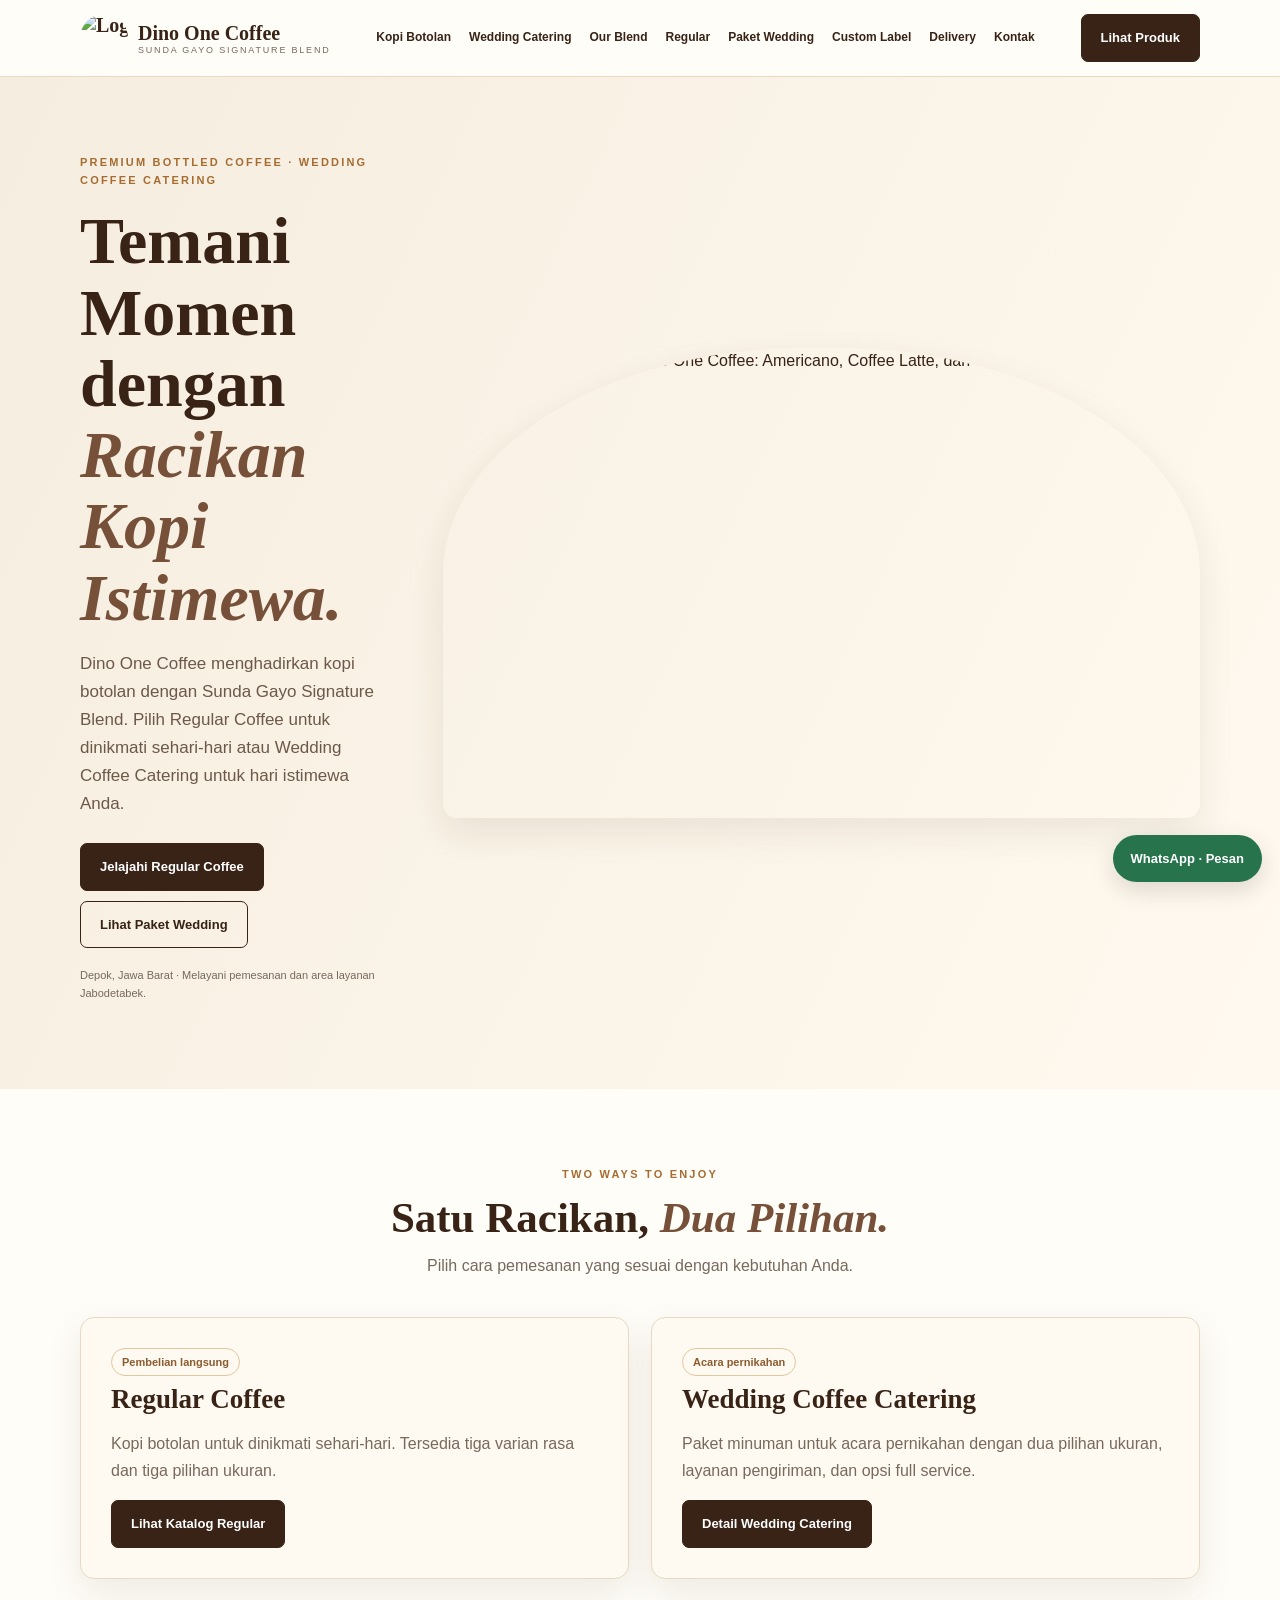
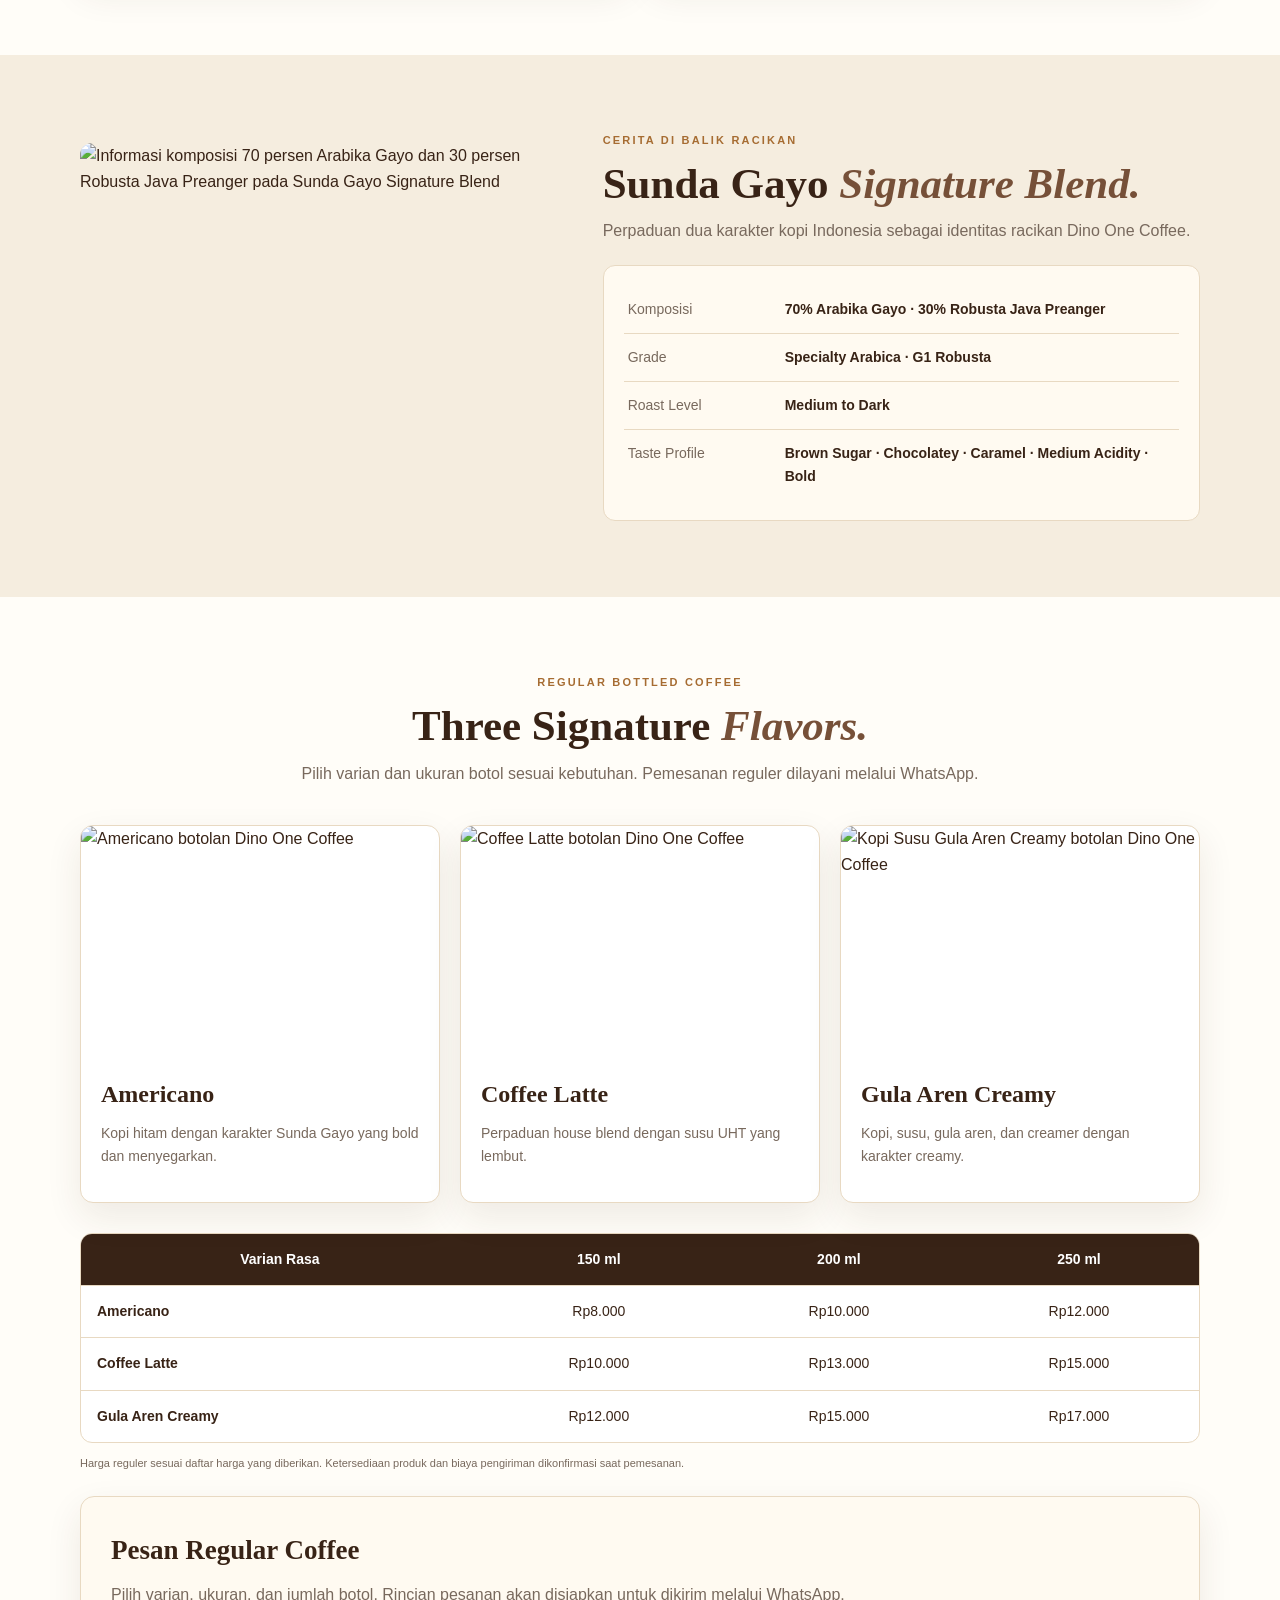
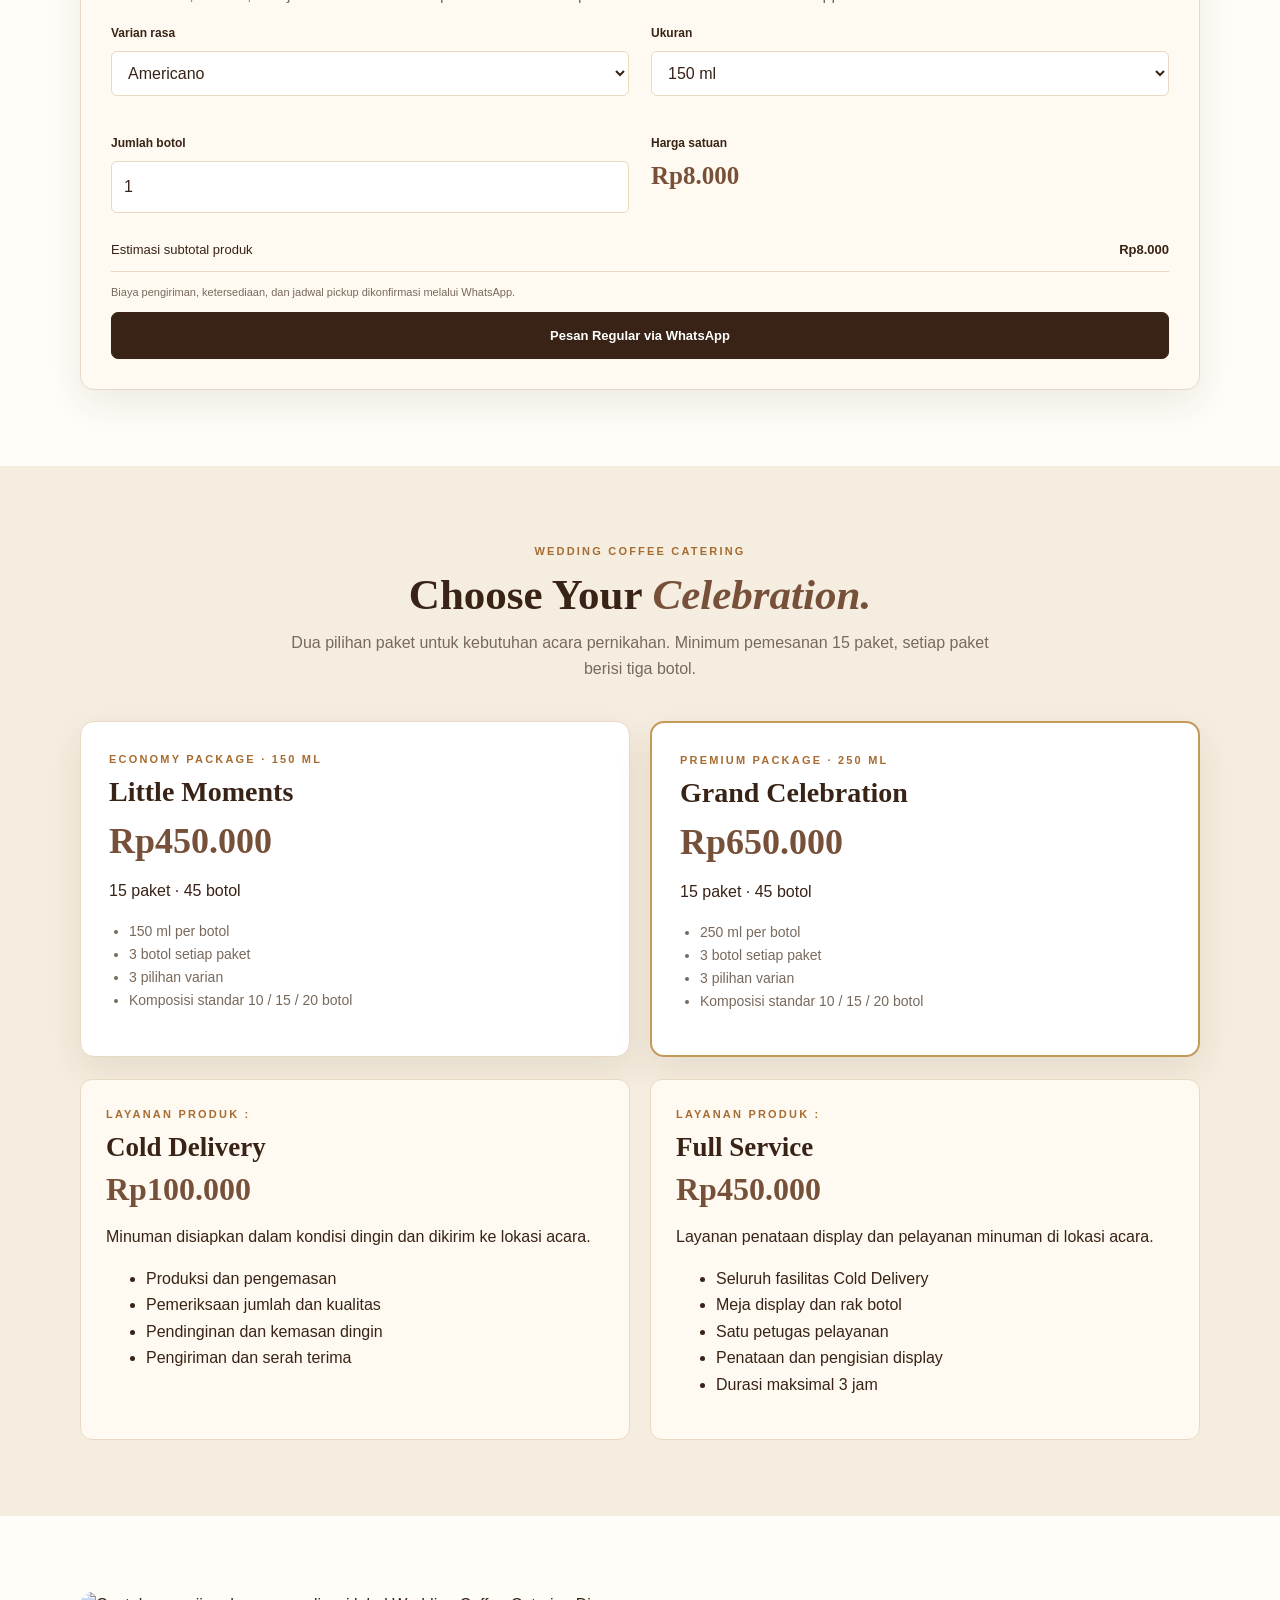
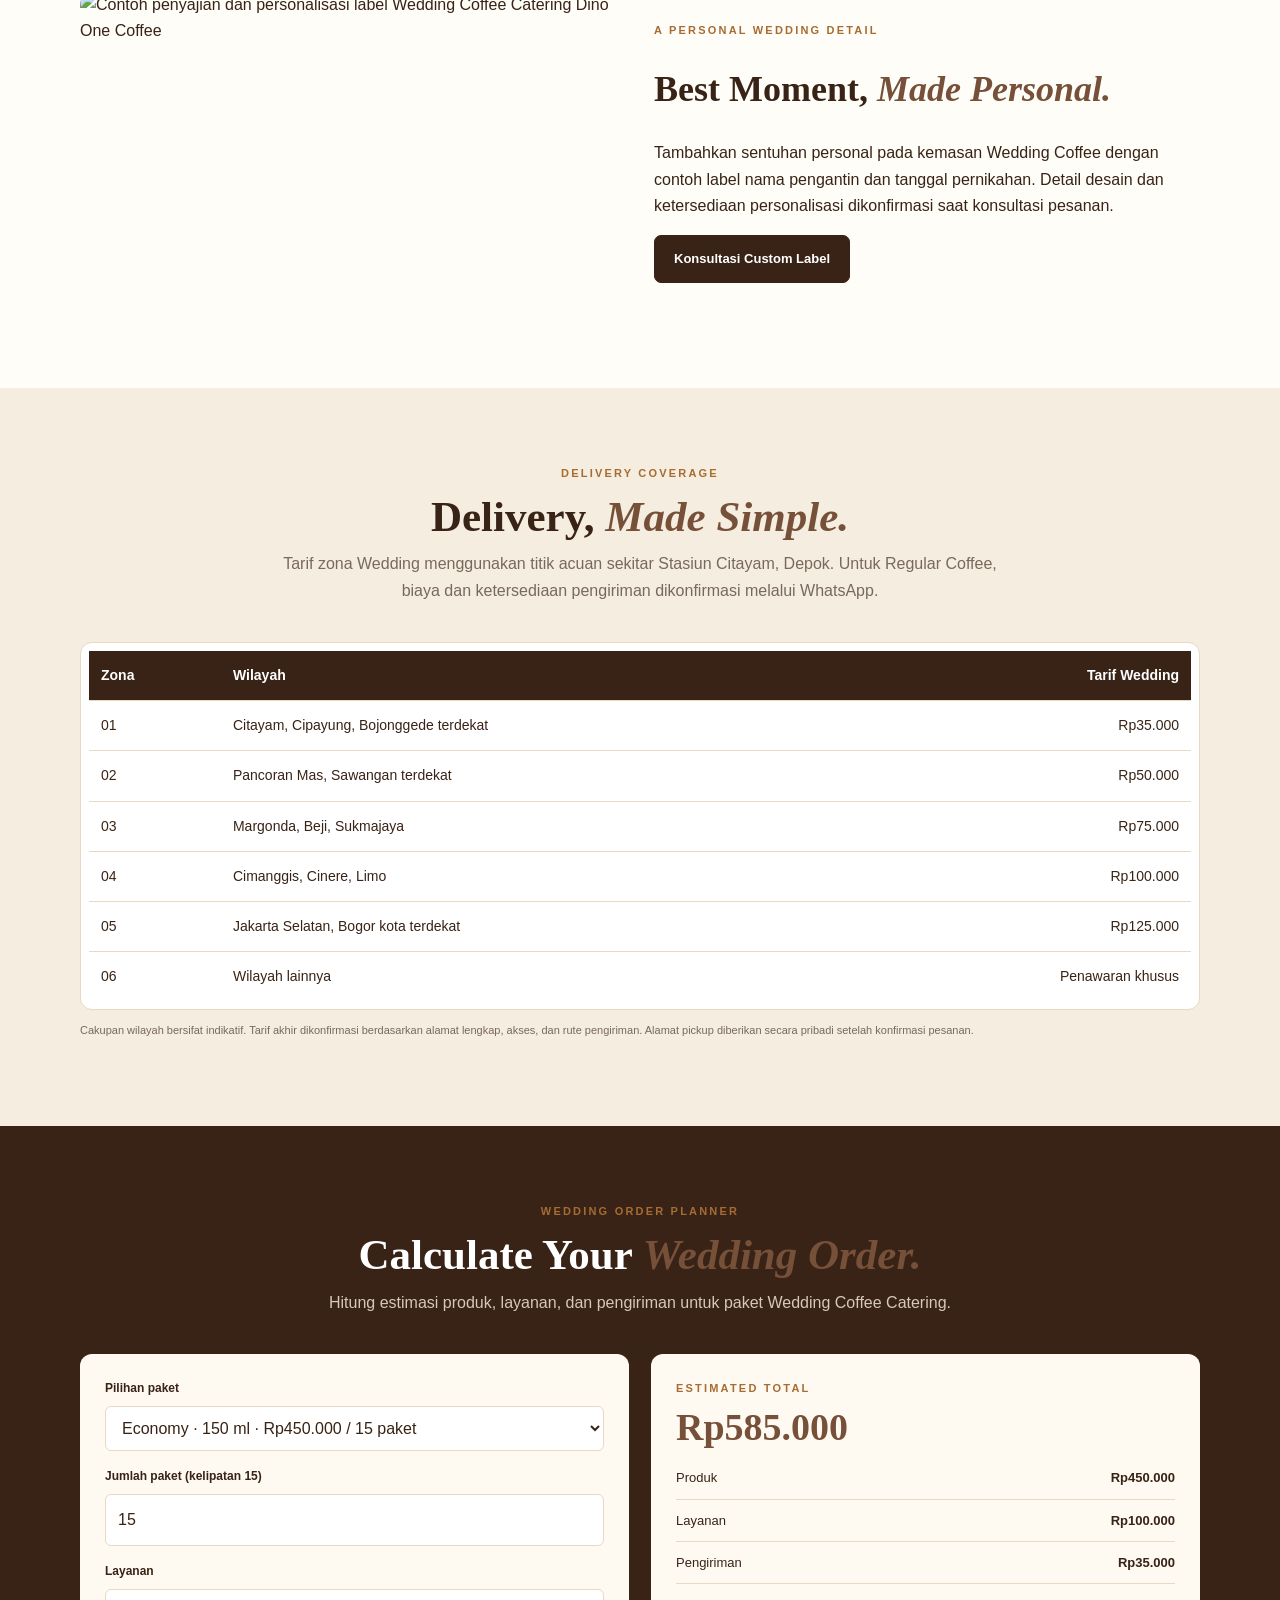
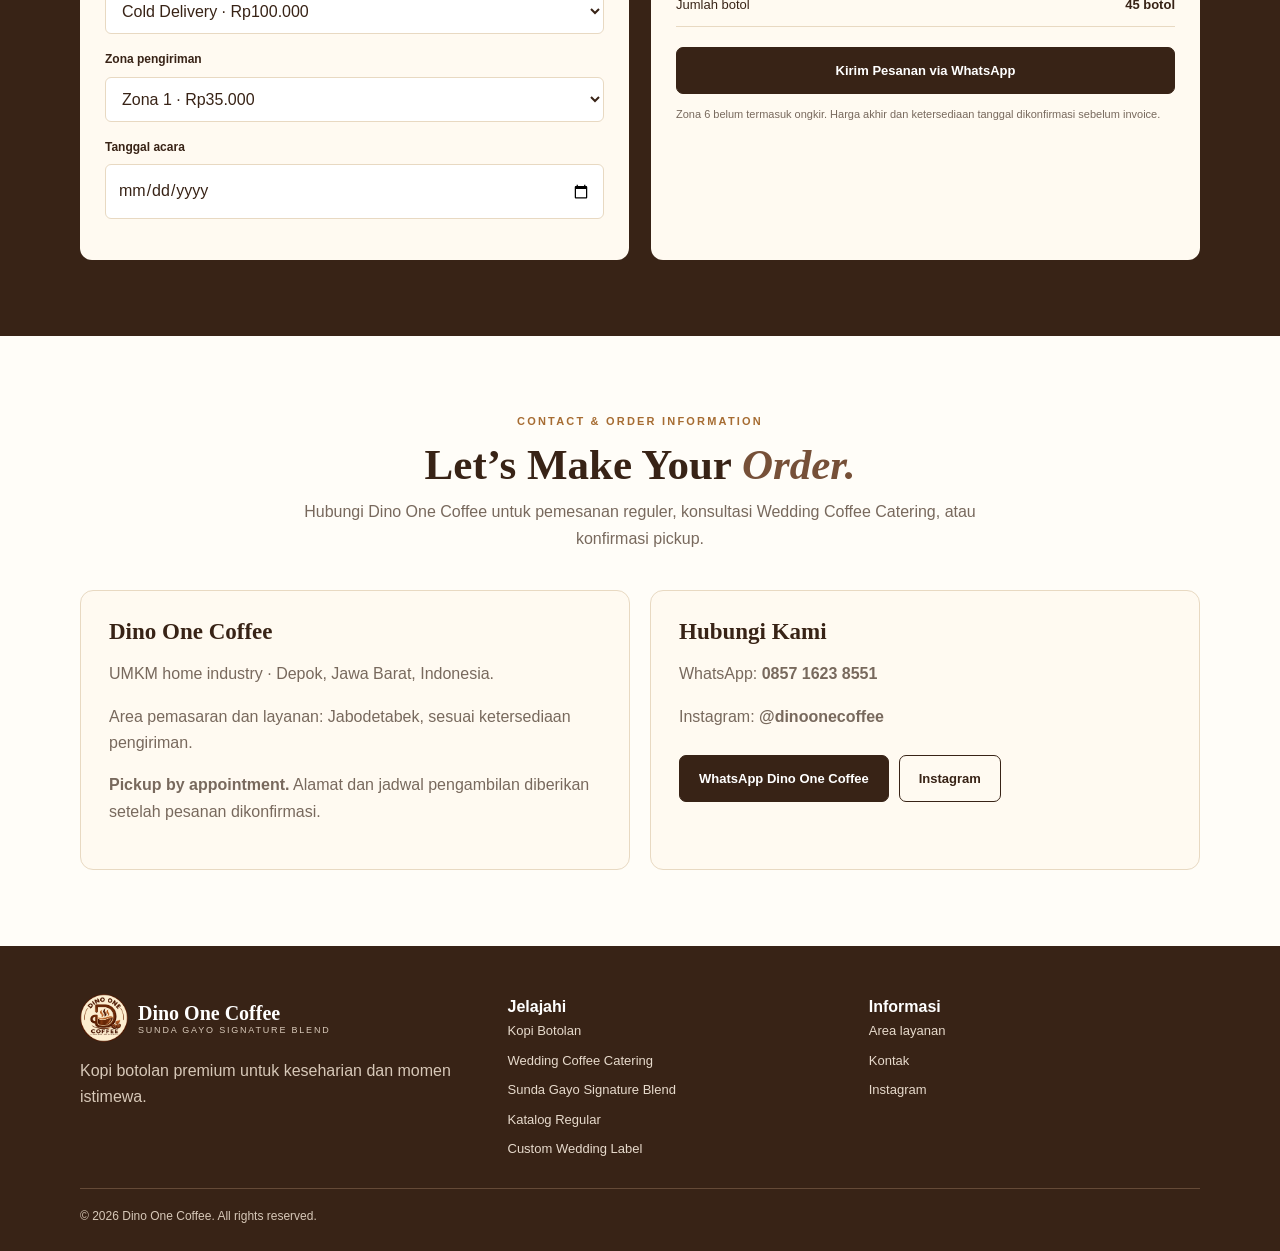
==== commit b09f8fbc: "Add files via upload" ====
--- a/index.html
+++ b/index.html
@@ -1,23 +1,27 @@
 <!doctype html>
 <html lang="id">
 <head>
-  <meta name="google-site-verification" content="8-gLSw3HXdytJepnBSjx2TboPjz3lQhAgzY1Xc3KXp8" />
   <meta charset="utf-8">
   <meta name="viewport" content="width=device-width, initial-scale=1">
   <meta name="theme-color" content="#30251f">
-  <title>Dino One Coffee | Kopi Botolan Premium & Wedding Coffee Catering</title>
-  <meta name="description" content="Dino One Coffee menghadirkan Americano, Coffee Latte, dan Gula Aren Creamy dengan Sunda Gayo Signature Blend. Pesan kopi botolan atau konsultasikan Wedding Coffee Catering untuk wilayah Jabodetabek.">
+  <title>Dino One Coffee | Wedding Coffee Catering Jabodetabek & Kopi Botolan</title>
+  <meta name="description" content="Dino One Coffee menyediakan Wedding Coffee Catering untuk acara pernikahan di Jabodetabek serta kopi botolan Americano, Coffee Latte, dan Gula Aren Creamy dengan Sunda Gayo Signature Blend.">
   <meta name="robots" content="index,follow,max-image-preview:large">
   <link rel="canonical" href="https://dinoonecoffee.weddingcatering.workers.dev/">
- <meta property="og:image" content="https://dinoonecoffee.weddingcatering.workers.dev/assets/images/logo-dino-one-coffee.png">
-    <meta property="og:type" content="website">
+  <meta name="author" content="Dino One Coffee">
+  <meta property="og:type" content="website">
   <meta property="og:locale" content="id_ID">
   <meta property="og:site_name" content="Dino One Coffee">
-  <meta property="og:title" content="Dino One Coffee | Kopi Botolan Premium & Wedding Coffee Catering">
-  <meta property="og:description" content="Tiga varian kopi dengan Sunda Gayo Signature Blend. Pilihan Regular Coffee dan Wedding Coffee Catering.">
+  <meta property="og:title" content="Dino One Coffee | Wedding Coffee Catering Jabodetabek">
+  <meta property="og:description" content="Wedding Coffee Catering dan kopi botolan dengan Sunda Gayo Signature Blend. Konsultasikan kebutuhan acara melalui WhatsApp.">
   <meta property="og:url" content="https://dinoonecoffee.weddingcatering.workers.dev/">
   <meta property="og:image" content="https://dinoonecoffee.weddingcatering.workers.dev/assets/images/hero-coffee.jpg">
+  <meta property="og:image:alt" content="Tiga varian kopi botolan Dino One Coffee">
   <meta name="twitter:card" content="summary_large_image">
+  <meta name="twitter:title" content="Dino One Coffee | Wedding Coffee Catering">
+  <meta name="twitter:description" content="Kopi botolan dan Wedding Coffee Catering untuk momen istimewa di Jabodetabek.">
+  <meta name="twitter:image" content="https://dinoonecoffee.weddingcatering.workers.dev/assets/images/hero-coffee.jpg">
+  <link rel="preload" as="image" href="/assets/images/optimized/hero-coffee.webp" type="image/webp" fetchpriority="high">
   <style>
     :root{--cream:#f5eddf;--paper:#fffaf1;--white:#fffdf8;--brown:#765038;--dark:#382316;--gold:#c49a59;--muted:#78695d;--line:#e8d9c2;--green:#26734c;--shadow:0 14px 36px rgba(67,39,19,.09)}
     *{box-sizing:border-box}html{scroll-behavior:smooth;scroll-padding-top:88px}body{margin:0;background:var(--white);color:var(--dark);font-family:Arial,Helvetica,sans-serif;line-height:1.65}a{color:inherit;text-decoration:none}img{max-width:100%;display:block}button,input,select{font:inherit}.container{width:min(1120px,91%);margin:auto}.skip{position:absolute;left:-9999px}.skip:focus{left:12px;top:12px;background:#fff;padding:10px;z-index:100}
@@ -39,13 +43,37 @@
   </style>
   <script type="application/ld+json">
   {
-    "@context":"https://schema.org",
-    "@type":"Organization",
-    "name":"Dino One Coffee",
-    "url":"https://dinoonecoffee.weddingcatering.workers.dev/",
-    "description":"UMKM home industry kopi botolan dengan Sunda Gayo Signature Blend dan layanan Wedding Coffee Catering.",
-    "telephone":"+6285716238551",
-    "sameAs":["https://www.instagram.com/dinoonecoffee/"]
+    "@context": "https://schema.org",
+    "@graph": [
+      {
+        "@type": "Organization",
+        "@id": "https://dinoonecoffee.weddingcatering.workers.dev/#organization",
+        "name": "Dino One Coffee",
+        "url": "https://dinoonecoffee.weddingcatering.workers.dev/",
+        "logo": "https://dinoonecoffee.weddingcatering.workers.dev/assets/images/logo-dino-one-coffee.png",
+        "description": "UMKM home industry kopi botolan dengan Sunda Gayo Signature Blend dan layanan Wedding Coffee Catering.",
+        "telephone": "+6285716238551",
+        "sameAs": ["https://www.instagram.com/dinoonecoffee/"],
+        "areaServed": [
+          {"@type": "AdministrativeArea", "name": "Jabodetabek"},
+          {"@type": "City", "name": "Depok"}
+        ],
+        "contactPoint": {
+          "@type": "ContactPoint",
+          "telephone": "+6285716238551",
+          "contactType": "customer service",
+          "availableLanguage": ["Indonesian"]
+        }
+      },
+      {
+        "@type": "WebSite",
+        "@id": "https://dinoonecoffee.weddingcatering.workers.dev/#website",
+        "url": "https://dinoonecoffee.weddingcatering.workers.dev/",
+        "name": "Dino One Coffee",
+        "inLanguage": "id-ID",
+        "publisher": {"@id": "https://dinoonecoffee.weddingcatering.workers.dev/#organization"}
+      }
+    ]
   }
   </script>
 </head>
@@ -54,11 +82,11 @@
 <header>
   <nav class="container nav" aria-label="Navigasi utama">
     <a class="brand" href="#home" aria-label="Dino One Coffee beranda">
-      <img src="/assets/images/logo-dino-one-coffee.png" alt="Logo Dino One Coffee">
+      <picture><source srcset="/assets/images/optimized/logo-dino-one-coffee.webp" type="image/webp"><img src="/assets/images/logo-dino-one-coffee.png" alt="Logo Dino One Coffee" width="48" height="48"></picture>
       <span>Dino One Coffee<small>SUNDA GAYO SIGNATURE BLEND</small></span>
     </a>
     <div class="navlinks" id="navlinks">
-      <a href="#regular">Regular Coffee</a><a href="#wedding">Wedding</a><a href="#blend">Our Blend</a><a href="#custom-label">Custom Label</a><a href="#delivery">Delivery</a><a href="#contact">Kontak</a>
+      <a href="/kopi-botolan/">Kopi Botolan</a><a href="/wedding-coffee-catering/">Wedding Catering</a><a href="/sunda-gayo-signature-blend/">Our Blend</a><a href="#regular">Regular</a><a href="#wedding">Paket Wedding</a><a href="#custom-label">Custom Label</a><a href="#delivery">Delivery</a><a href="#contact">Kontak</a>
     </div>
     <div class="nav-actions"><a class="btn nav-cta" href="#regular">Lihat Produk</a><button class="menu-toggle" id="menuToggle" aria-expanded="false" aria-controls="navlinks" aria-label="Buka menu">☰ Menu</button></div>
   </nav>
@@ -73,7 +101,10 @@
         <div class="actions"><a class="btn" href="#regular">Jelajahi Regular Coffee</a><a class="btn secondary" href="#wedding">Lihat Paket Wedding</a></div>
         <p class="hero-note">Depok, Jawa Barat · Melayani pemesanan dan area layanan Jabodetabek.</p>
       </div>
-      <img class="hero-photo" src="/assets/images/hero-coffee.jpg" alt="Tiga pilihan kopi botolan Dino One Coffee: Americano, Coffee Latte, dan Gula Aren Creamy" fetchpriority="high">
+      <picture>
+        <source srcset="/assets/images/optimized/hero-coffee.webp" type="image/webp">
+        <img class="hero-photo" src="/assets/images/hero-coffee.jpg" alt="Tiga pilihan kopi botolan Dino One Coffee: Americano, Coffee Latte, dan Gula Aren Creamy" width="910" height="565" fetchpriority="high" decoding="async">
+      </picture>
     </div>
   </section>
 
@@ -81,15 +112,18 @@
     <div class="container">
       <div class="section-head"><div class="eyebrow">Two ways to enjoy</div><h2 id="pilihan-title">Satu Racikan, <em>Dua Pilihan.</em></h2><p>Pilih cara pemesanan yang sesuai dengan kebutuhan Anda.</p></div>
       <div class="intro-grid">
-        <article class="intro-card"><span class="tag">Pembelian langsung</span><h3>Regular Coffee</h3><p>Kopi botolan untuk dinikmati sehari-hari. Tersedia tiga varian rasa dan tiga pilihan ukuran.</p><a class="btn" href="#regular">Lihat Katalog Regular</a></article>
-        <article class="intro-card"><span class="tag">Acara pernikahan</span><h3>Wedding Coffee Catering</h3><p>Paket minuman untuk acara pernikahan dengan dua pilihan ukuran, layanan pengiriman, dan opsi full service.</p><a class="btn" href="#wedding">Lihat Paket Wedding</a></article>
+        <article class="intro-card"><span class="tag">Pembelian langsung</span><h3>Regular Coffee</h3><p>Kopi botolan untuk dinikmati sehari-hari. Tersedia tiga varian rasa dan tiga pilihan ukuran.</p><a class="btn" href="/kopi-botolan/">Lihat Katalog Regular</a></article>
+        <article class="intro-card"><span class="tag">Acara pernikahan</span><h3>Wedding Coffee Catering</h3><p>Paket minuman untuk acara pernikahan dengan dua pilihan ukuran, layanan pengiriman, dan opsi full service.</p><a class="btn" href="/wedding-coffee-catering/">Detail Wedding Catering</a></article>
       </div>
     </div>
   </section>
 
   <section class="blend" id="blend">
     <div class="container blend-grid">
-      <img class="blend-image" src="/assets/images/signature-blend.jpg" alt="Biji kopi dan profil Sunda Gayo Signature Blend Dino One Coffee" loading="lazy">
+      <picture>
+        <source srcset="/assets/images/optimized/signature-blend.webp" type="image/webp">
+        <img class="blend-image" src="/assets/images/signature-blend.jpg" alt="Informasi komposisi 70 persen Arabika Gayo dan 30 persen Robusta Java Preanger pada Sunda Gayo Signature Blend" width="3307" height="2480" loading="lazy" decoding="async">
+      </picture>
       <div><div class="eyebrow">Cerita di balik racikan</div><div class="section-head" style="text-align:left;margin:8px 0 20px"><h2>Sunda Gayo <em>Signature Blend.</em></h2><p>Perpaduan dua karakter kopi Indonesia sebagai identitas racikan Dino One Coffee.</p></div>
         <div class="specs">
           <div class="spec"><span>Komposisi</span><strong>70% Arabika Gayo · 30% Robusta Java Preanger</strong></div>
@@ -105,9 +139,9 @@
     <div class="container">
       <div class="section-head"><div class="eyebrow">Regular bottled coffee</div><h2>Three Signature <em>Flavors.</em></h2><p>Pilih varian dan ukuran botol sesuai kebutuhan. Pemesanan reguler dilayani melalui WhatsApp.</p></div>
       <div class="cards">
-        <article class="card"><img src="/assets/images/americano.jpg" alt="Americano botolan Dino One Coffee" loading="lazy"><div class="card-body"><h3>Americano</h3><p>Kopi hitam dengan karakter Sunda Gayo yang bold dan menyegarkan.</p></div></article>
-        <article class="card"><img src="/assets/images/coffee-latte.jpg" alt="Coffee Latte botolan Dino One Coffee" loading="lazy"><div class="card-body"><h3>Coffee Latte</h3><p>Perpaduan house blend dengan susu UHT yang lembut.</p></div></article>
-        <article class="card"><img src="/assets/images/gula-aren.jpg" alt="Gula Aren Creamy botolan Dino One Coffee" loading="lazy"><div class="card-body"><h3>Gula Aren Creamy</h3><p>Kopi, susu, gula aren, dan creamer dengan karakter creamy.</p></div></article>
+        <article class="card"><picture><source srcset="/assets/images/optimized/americano.webp" type="image/webp"><img src="/assets/images/americano.jpg" alt="Americano botolan Dino One Coffee" width="515" height="449" loading="lazy" decoding="async"></picture><div class="card-body"><h3>Americano</h3><p>Kopi hitam dengan karakter Sunda Gayo yang bold dan menyegarkan.</p></div></article>
+        <article class="card"><picture><source srcset="/assets/images/optimized/coffee-latte.webp" type="image/webp"><img src="/assets/images/coffee-latte.jpg" alt="Coffee Latte botolan Dino One Coffee" width="490" height="449" loading="lazy" decoding="async"></picture><div class="card-body"><h3>Coffee Latte</h3><p>Perpaduan house blend dengan susu UHT yang lembut.</p></div></article>
+        <article class="card"><picture><source srcset="/assets/images/optimized/gula-aren.webp" type="image/webp"><img src="/assets/images/gula-aren.jpg" alt="Kopi Susu Gula Aren Creamy botolan Dino One Coffee" width="511" height="449" loading="lazy" decoding="async"></picture><div class="card-body"><h3>Gula Aren Creamy</h3><p>Kopi, susu, gula aren, dan creamer dengan karakter creamy.</p></div></article>
       </div>
       <div class="price-table-wrap"><table class="price-table"><thead><tr><th>Varian Rasa</th><th>150 ml</th><th>200 ml</th><th>250 ml</th></tr></thead><tbody>
         <tr><td>Americano</td><td>Rp8.000</td><td>Rp10.000</td><td>Rp12.000</td></tr>
@@ -146,7 +180,7 @@
 
   <section id="custom-label">
     <div class="container custom-grid">
-      <img src="/assets/images/wedding-coffee.png" alt="Contoh penyajian Dino One Coffee untuk Wedding Coffee Catering" loading="lazy">
+      <picture><source srcset="/assets/images/optimized/wedding-coffee.webp" type="image/webp"><img src="/assets/images/wedding-coffee.png" alt="Contoh penyajian dan personalisasi label Wedding Coffee Catering Dino One Coffee" width="1448" height="1086" loading="lazy" decoding="async"></picture>
       <div><div class="eyebrow">A personal wedding detail</div><h2 style="font:700 36px/1.15 Georgia,serif">Best Moment, <em>Made Personal.</em></h2><p>Tambahkan sentuhan personal pada kemasan Wedding Coffee dengan contoh label nama pengantin dan tanggal pernikahan. Detail desain dan ketersediaan personalisasi dikonfirmasi saat konsultasi pesanan.</p><a class="btn" href="https://wa.me/6285716238551?text=Halo%20Dino%20One%20Coffee%2C%20saya%20ingin%20konsultasi%20custom%20label%20Best%20Moment%20untuk%20Wedding%20Coffee%20Catering.">Konsultasi Custom Label</a></div>
     </div>
   </section>
@@ -177,7 +211,7 @@
     </div>
   </section>
 </main>
-<footer><div class="container"><div class="footer-grid"><div><a class="brand" href="#home"><img src="/assets/images/logo-dino-one-coffee.png" alt=""><span style="color:white">Dino One Coffee<small style="color:#d7c8b8">SUNDA GAYO SIGNATURE BLEND</small></span></a><p>Kopi botolan premium untuk keseharian dan momen istimewa.</p></div><div><strong>Jelajahi</strong><div class="footer-links"><a href="#regular">Regular Coffee</a><a href="#wedding">Wedding Coffee Catering</a><a href="#blend">Sunda Gayo Signature Blend</a><a href="#custom-label">Custom Wedding Label</a></div></div><div><strong>Informasi</strong><div class="footer-links"><a href="#delivery">Area layanan</a><a href="#contact">Kontak</a><a href="https://www.instagram.com/dinoonecoffee/" target="_blank" rel="noopener">Instagram</a></div></div></div><div class="copyright">© <span id="year"></span> Dino One Coffee. All rights reserved.</div></div></footer>
+<footer><div class="container"><div class="footer-grid"><div><a class="brand" href="#home"><img src="/assets/images/logo-dino-one-coffee.png" alt=""><span style="color:white">Dino One Coffee<small style="color:#d7c8b8">SUNDA GAYO SIGNATURE BLEND</small></span></a><p>Kopi botolan premium untuk keseharian dan momen istimewa.</p></div><div><strong>Jelajahi</strong><div class="footer-links"><a href="/kopi-botolan/">Kopi Botolan</a><a href="/wedding-coffee-catering/">Wedding Coffee Catering</a><a href="/sunda-gayo-signature-blend/">Sunda Gayo Signature Blend</a><a href="#regular">Katalog Regular</a><a href="#custom-label">Custom Wedding Label</a></div></div><div><strong>Informasi</strong><div class="footer-links"><a href="#delivery">Area layanan</a><a href="#contact">Kontak</a><a href="https://www.instagram.com/dinoonecoffee/" target="_blank" rel="noopener">Instagram</a></div></div></div><div class="copyright">© <span id="year"></span> Dino One Coffee. All rights reserved.</div></div></footer>
 <a class="float-wa" href="https://wa.me/6285716238551?text=Halo%20Dino%20One%20Coffee%2C%20saya%20ingin%20bertanya%20tentang%20produk.">WhatsApp · Pesan</a>
 <script>
 (()=>{
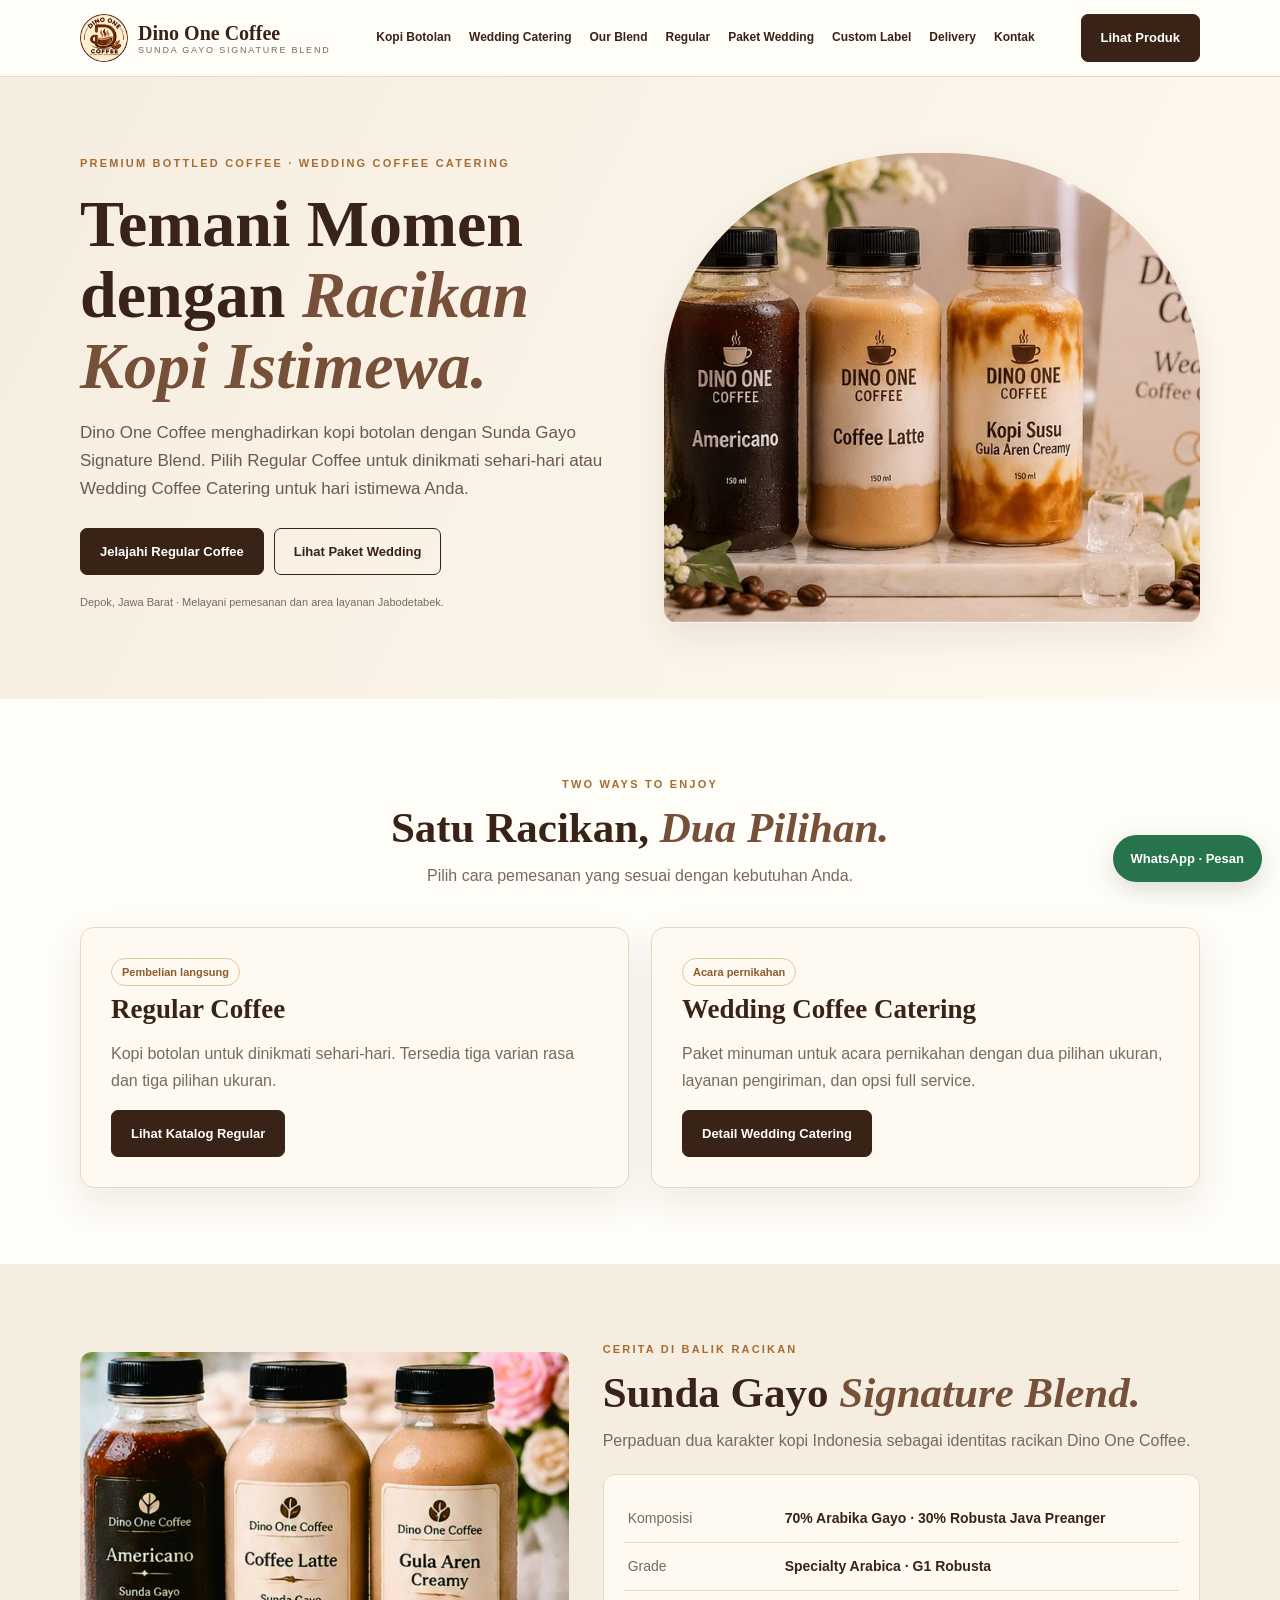
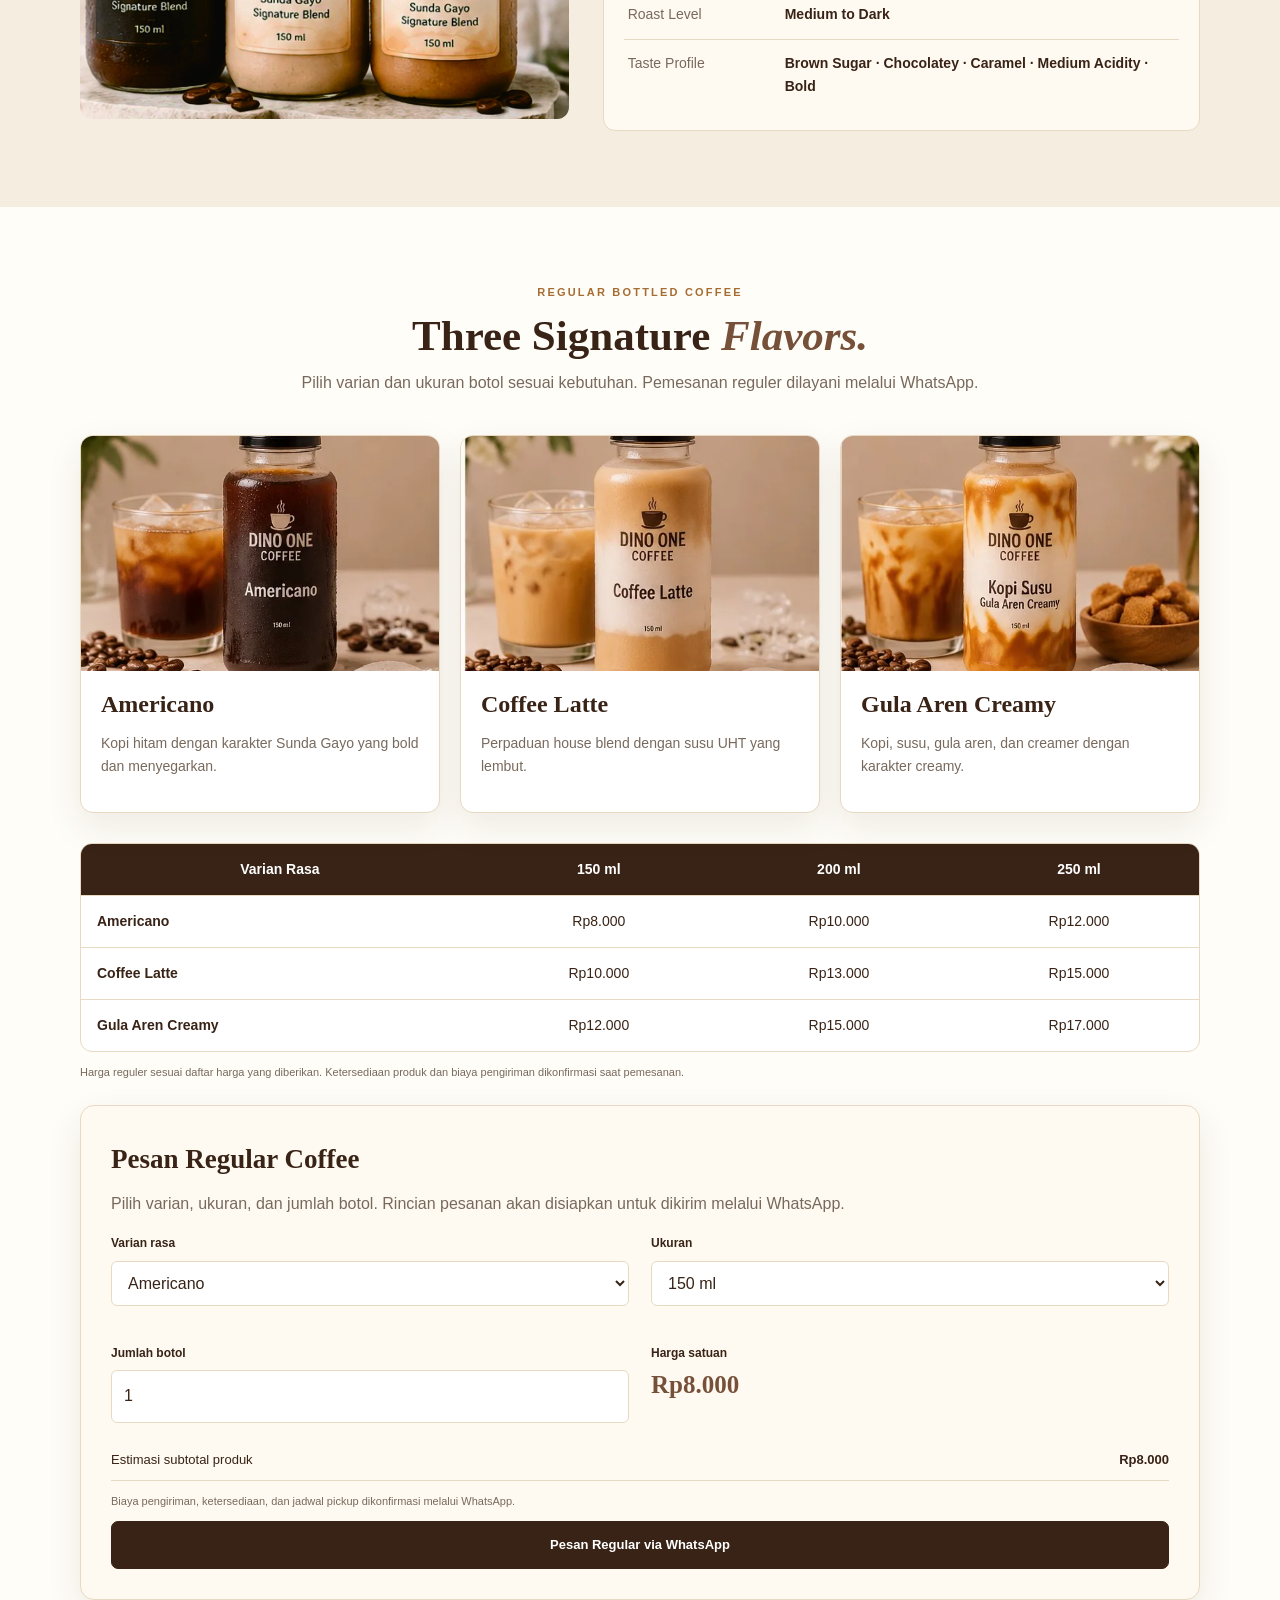
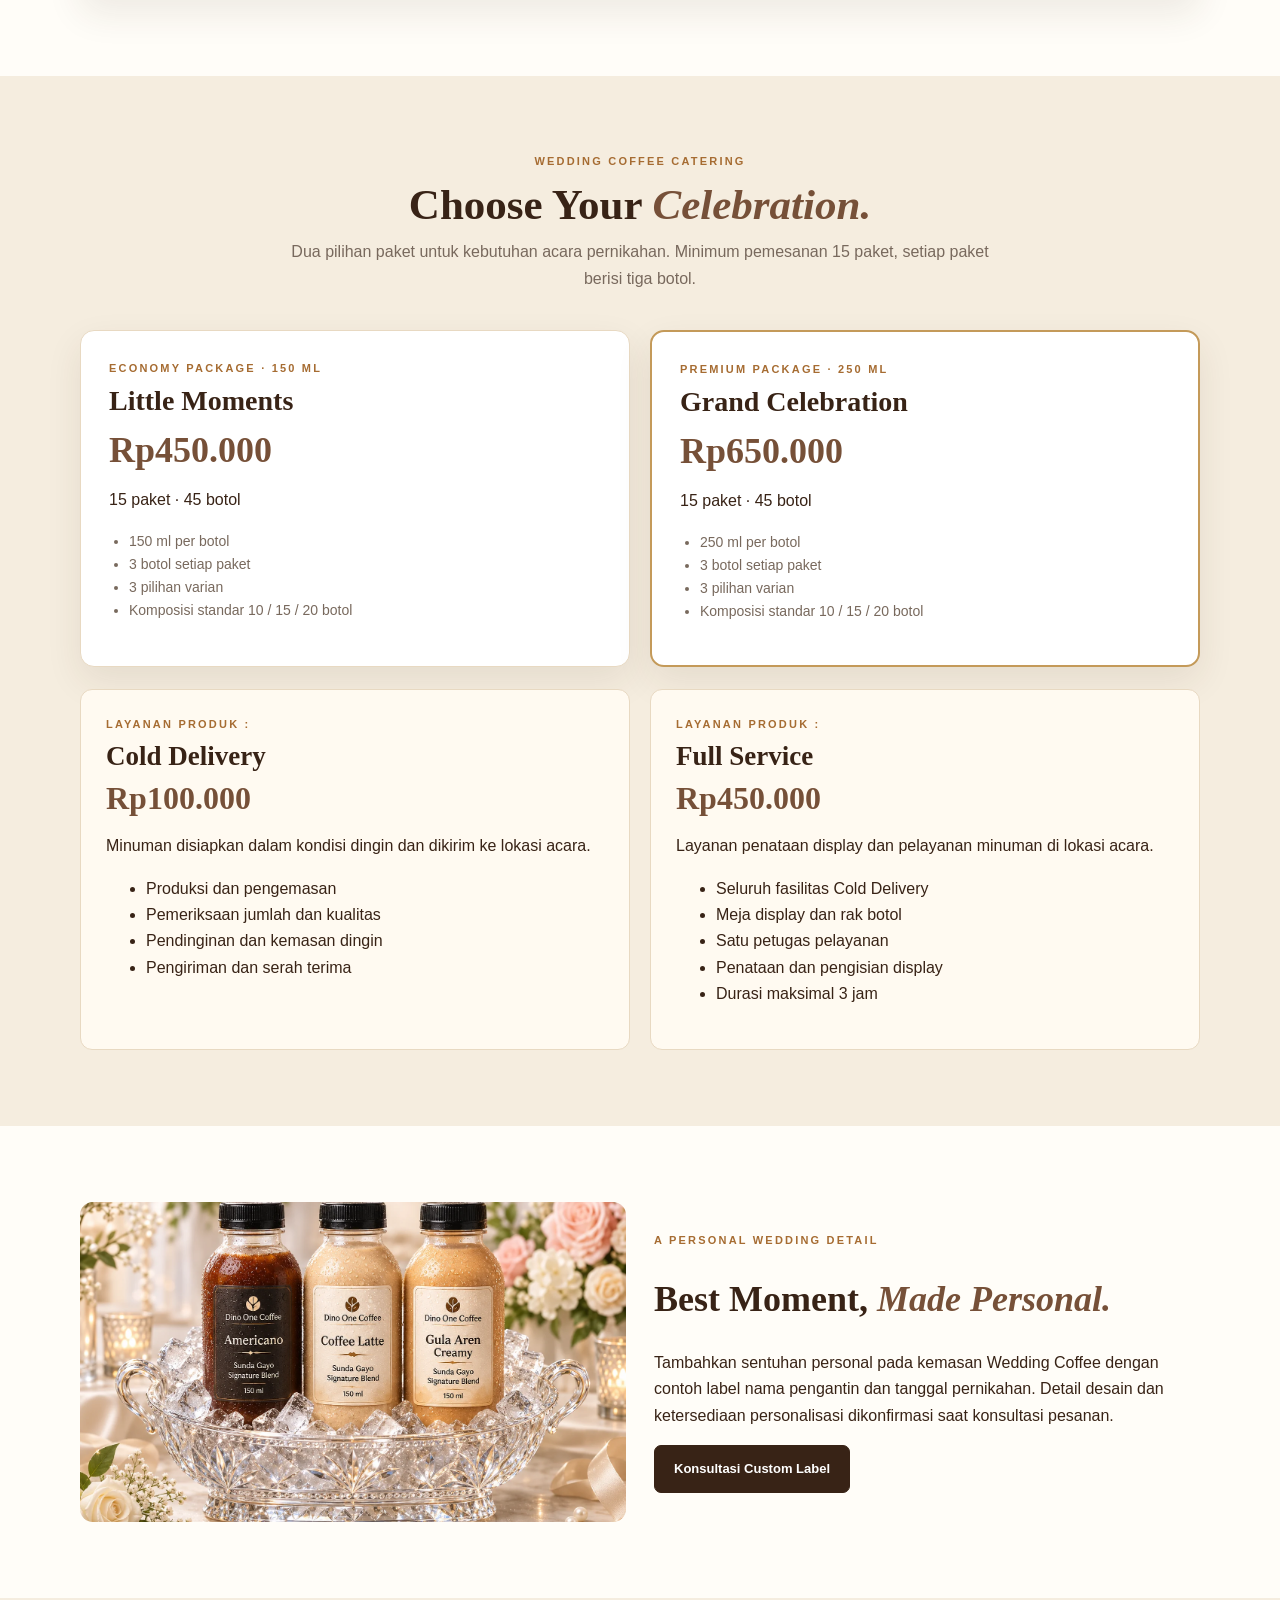
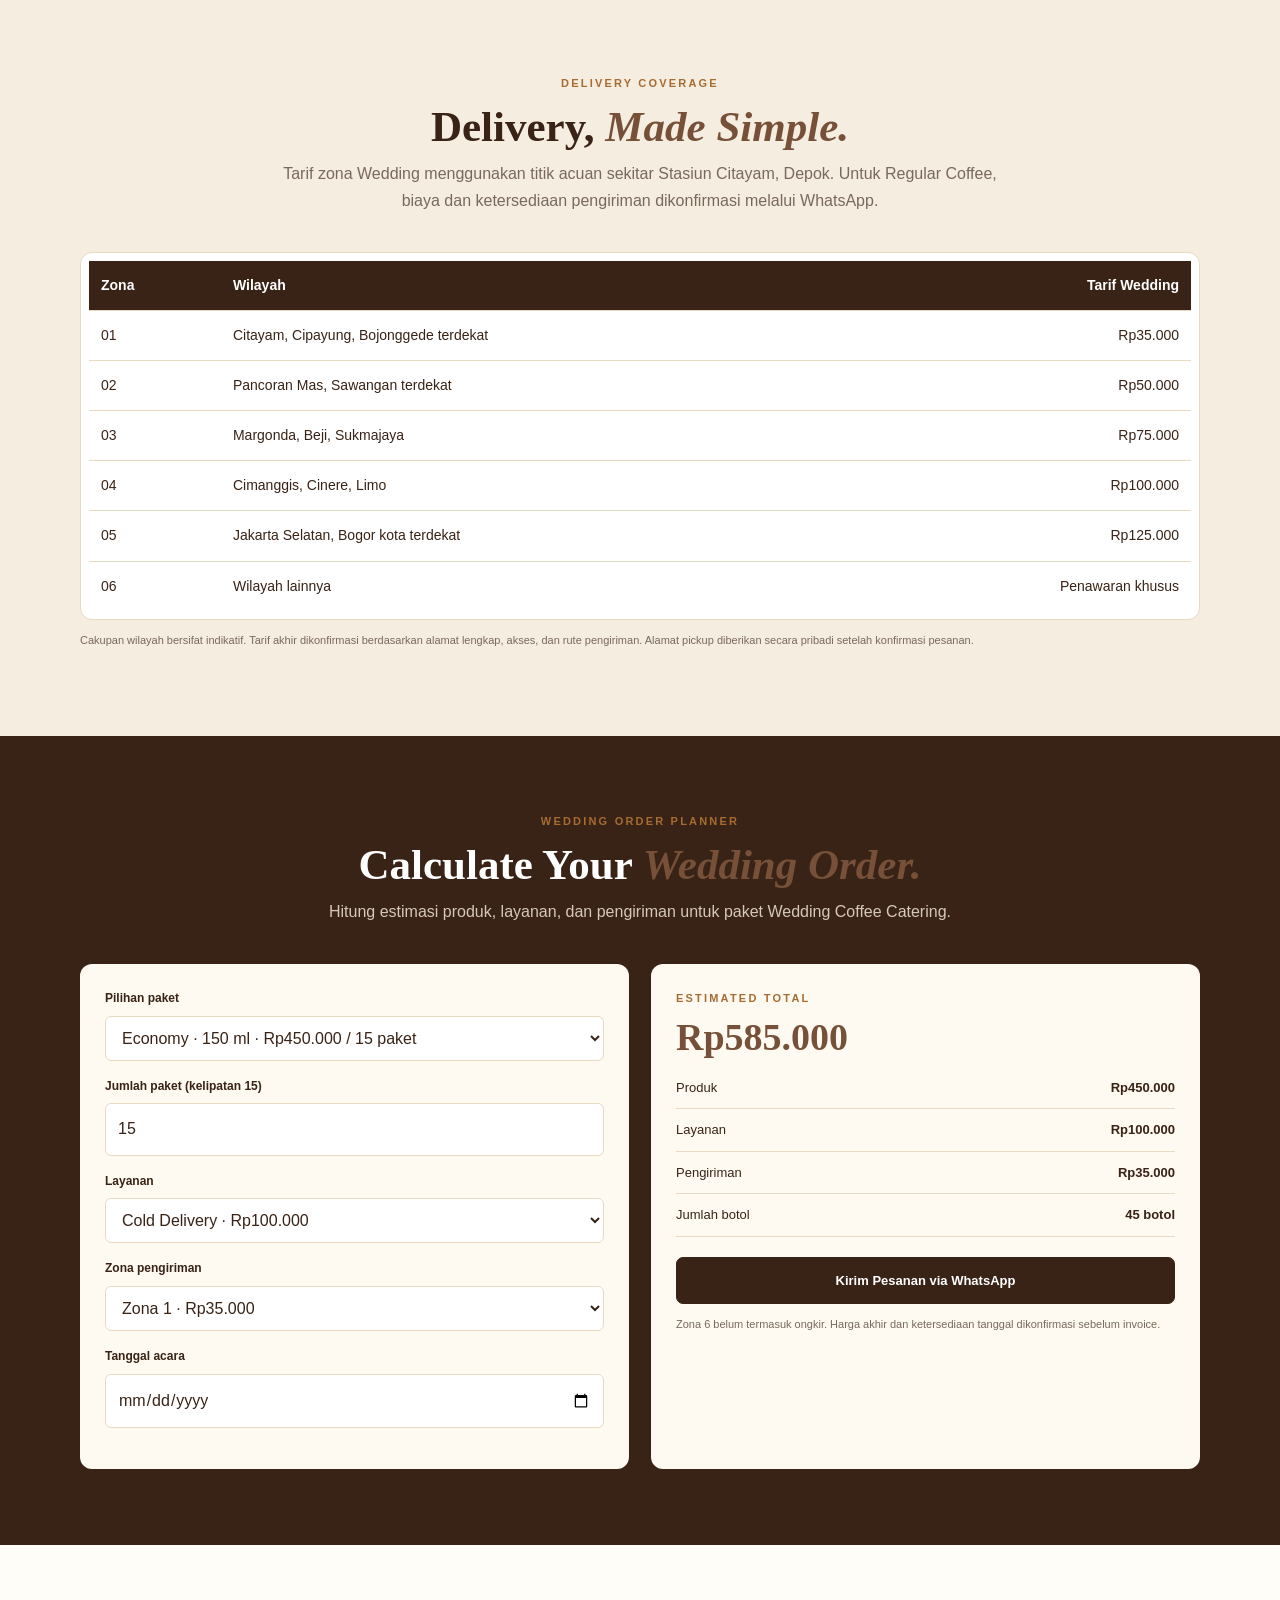
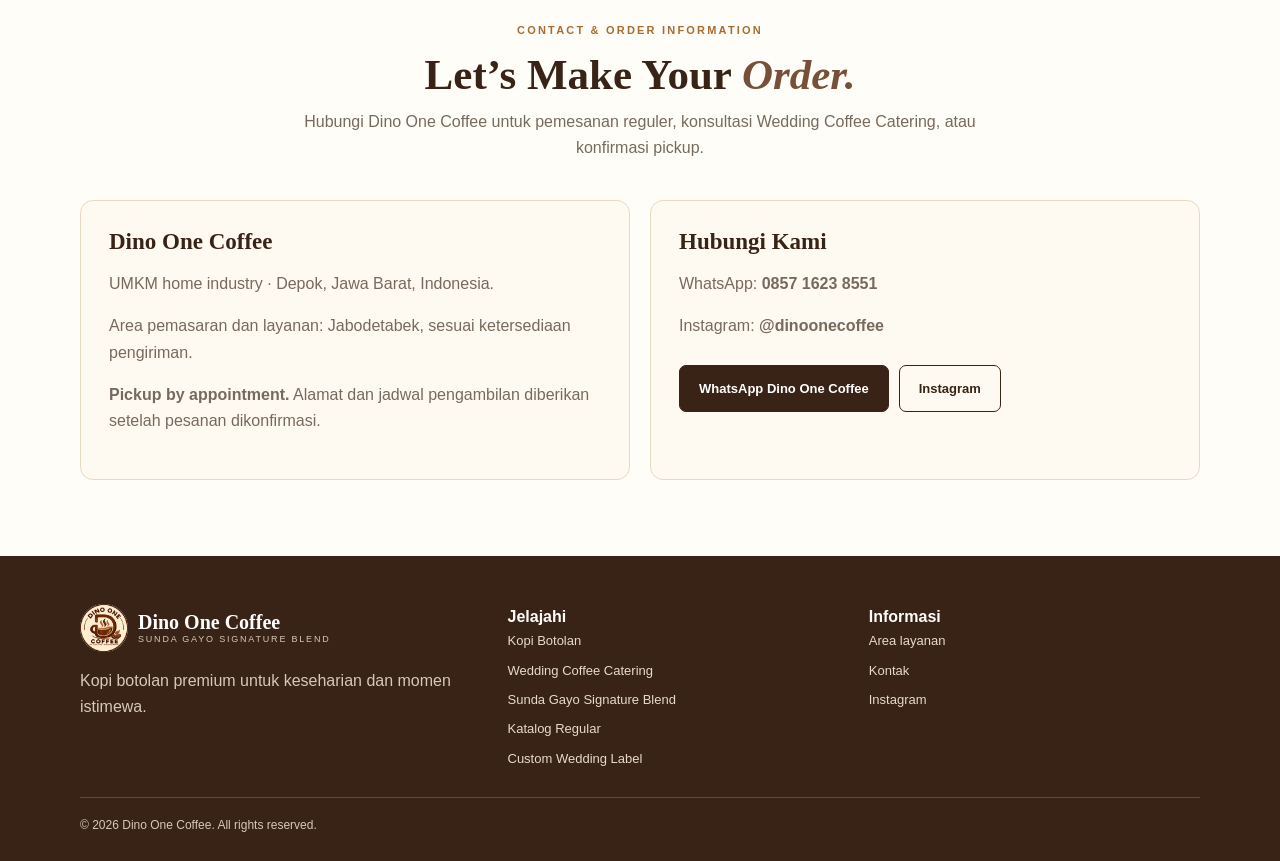
==== commit affb1a94: "Add files via upload" ====
--- a/index.html
+++ b/index.html
@@ -15,13 +15,13 @@
   <meta property="og:title" content="Dino One Coffee | Wedding Coffee Catering Jabodetabek">
   <meta property="og:description" content="Wedding Coffee Catering dan kopi botolan dengan Sunda Gayo Signature Blend. Konsultasikan kebutuhan acara melalui WhatsApp.">
   <meta property="og:url" content="https://dinoonecoffee.weddingcatering.workers.dev/">
-  <meta property="og:image" content="https://dinoonecoffee.weddingcatering.workers.dev/assets/images/hero-coffee.jpg">
+  <meta property="og:image" content="https://dinoonecoffee.weddingcatering.workers.dev/assets/images/hero-coffee.webp">
   <meta property="og:image:alt" content="Tiga varian kopi botolan Dino One Coffee">
   <meta name="twitter:card" content="summary_large_image">
   <meta name="twitter:title" content="Dino One Coffee | Wedding Coffee Catering">
   <meta name="twitter:description" content="Kopi botolan dan Wedding Coffee Catering untuk momen istimewa di Jabodetabek.">
-  <meta name="twitter:image" content="https://dinoonecoffee.weddingcatering.workers.dev/assets/images/hero-coffee.jpg">
-  <link rel="preload" as="image" href="/assets/images/optimized/hero-coffee.webp" type="image/webp" fetchpriority="high">
+  <meta name="twitter:image" content="https://dinoonecoffee.weddingcatering.workers.dev/assets/images/hero-coffee.webp">
+  <link rel="preload" as="image" href="/assets/images/hero-coffee.webp" type="image/webp" fetchpriority="high">
   <style>
     :root{--cream:#f5eddf;--paper:#fffaf1;--white:#fffdf8;--brown:#765038;--dark:#382316;--gold:#c49a59;--muted:#78695d;--line:#e8d9c2;--green:#26734c;--shadow:0 14px 36px rgba(67,39,19,.09)}
     *{box-sizing:border-box}html{scroll-behavior:smooth;scroll-padding-top:88px}body{margin:0;background:var(--white);color:var(--dark);font-family:Arial,Helvetica,sans-serif;line-height:1.65}a{color:inherit;text-decoration:none}img{max-width:100%;display:block}button,input,select{font:inherit}.container{width:min(1120px,91%);margin:auto}.skip{position:absolute;left:-9999px}.skip:focus{left:12px;top:12px;background:#fff;padding:10px;z-index:100}
@@ -50,7 +50,7 @@
         "@id": "https://dinoonecoffee.weddingcatering.workers.dev/#organization",
         "name": "Dino One Coffee",
         "url": "https://dinoonecoffee.weddingcatering.workers.dev/",
-        "logo": "https://dinoonecoffee.weddingcatering.workers.dev/assets/images/logo-dino-one-coffee.png",
+        "logo": "https://dinoonecoffee.weddingcatering.workers.dev/assets/images/logo-dino-one-coffee.webp",
         "description": "UMKM home industry kopi botolan dengan Sunda Gayo Signature Blend dan layanan Wedding Coffee Catering.",
         "telephone": "+6285716238551",
         "sameAs": ["https://www.instagram.com/dinoonecoffee/"],
@@ -82,7 +82,7 @@
 <header>
   <nav class="container nav" aria-label="Navigasi utama">
     <a class="brand" href="#home" aria-label="Dino One Coffee beranda">
-      <picture><source srcset="/assets/images/optimized/logo-dino-one-coffee.webp" type="image/webp"><img src="/assets/images/logo-dino-one-coffee.png" alt="Logo Dino One Coffee" width="48" height="48"></picture>
+      <picture><source srcset="/assets/images/logo-dino-one-coffee.webp" type="image/webp"><img src="/assets/images/logo-dino-one-coffee.webp" alt="Logo Dino One Coffee" width="48" height="48"></picture>
       <span>Dino One Coffee<small>SUNDA GAYO SIGNATURE BLEND</small></span>
     </a>
     <div class="navlinks" id="navlinks">
@@ -102,8 +102,8 @@
         <p class="hero-note">Depok, Jawa Barat · Melayani pemesanan dan area layanan Jabodetabek.</p>
       </div>
       <picture>
-        <source srcset="/assets/images/optimized/hero-coffee.webp" type="image/webp">
-        <img class="hero-photo" src="/assets/images/hero-coffee.jpg" alt="Tiga pilihan kopi botolan Dino One Coffee: Americano, Coffee Latte, dan Gula Aren Creamy" width="910" height="565" fetchpriority="high" decoding="async">
+        <source srcset="/assets/images/hero-coffee.webp" type="image/webp">
+        <img class="hero-photo" src="/assets/images/hero-coffee.webp" alt="Tiga pilihan kopi botolan Dino One Coffee: Americano, Coffee Latte, dan Gula Aren Creamy" width="910" height="565" fetchpriority="high" decoding="async">
       </picture>
     </div>
   </section>
@@ -121,8 +121,8 @@
   <section class="blend" id="blend">
     <div class="container blend-grid">
       <picture>
-        <source srcset="/assets/images/optimized/signature-blend.webp" type="image/webp">
-        <img class="blend-image" src="/assets/images/signature-blend.jpg" alt="Informasi komposisi 70 persen Arabika Gayo dan 30 persen Robusta Java Preanger pada Sunda Gayo Signature Blend" width="3307" height="2480" loading="lazy" decoding="async">
+        <source srcset="/assets/images/signature-blend.webp" type="image/webp">
+        <img class="blend-image" src="/assets/images/signature-blend.webp" alt="Informasi komposisi 70 persen Arabika Gayo dan 30 persen Robusta Java Preanger pada Sunda Gayo Signature Blend" width="3307" height="2480" loading="lazy" decoding="async">
       </picture>
       <div><div class="eyebrow">Cerita di balik racikan</div><div class="section-head" style="text-align:left;margin:8px 0 20px"><h2>Sunda Gayo <em>Signature Blend.</em></h2><p>Perpaduan dua karakter kopi Indonesia sebagai identitas racikan Dino One Coffee.</p></div>
         <div class="specs">
@@ -139,9 +139,9 @@
     <div class="container">
       <div class="section-head"><div class="eyebrow">Regular bottled coffee</div><h2>Three Signature <em>Flavors.</em></h2><p>Pilih varian dan ukuran botol sesuai kebutuhan. Pemesanan reguler dilayani melalui WhatsApp.</p></div>
       <div class="cards">
-        <article class="card"><picture><source srcset="/assets/images/optimized/americano.webp" type="image/webp"><img src="/assets/images/americano.jpg" alt="Americano botolan Dino One Coffee" width="515" height="449" loading="lazy" decoding="async"></picture><div class="card-body"><h3>Americano</h3><p>Kopi hitam dengan karakter Sunda Gayo yang bold dan menyegarkan.</p></div></article>
-        <article class="card"><picture><source srcset="/assets/images/optimized/coffee-latte.webp" type="image/webp"><img src="/assets/images/coffee-latte.jpg" alt="Coffee Latte botolan Dino One Coffee" width="490" height="449" loading="lazy" decoding="async"></picture><div class="card-body"><h3>Coffee Latte</h3><p>Perpaduan house blend dengan susu UHT yang lembut.</p></div></article>
-        <article class="card"><picture><source srcset="/assets/images/optimized/gula-aren.webp" type="image/webp"><img src="/assets/images/gula-aren.jpg" alt="Kopi Susu Gula Aren Creamy botolan Dino One Coffee" width="511" height="449" loading="lazy" decoding="async"></picture><div class="card-body"><h3>Gula Aren Creamy</h3><p>Kopi, susu, gula aren, dan creamer dengan karakter creamy.</p></div></article>
+        <article class="card"><picture><source srcset="/assets/images/americano.webp" type="image/webp"><img src="/assets/images/americano.webp" alt="Americano botolan Dino One Coffee" width="515" height="449" loading="lazy" decoding="async"></picture><div class="card-body"><h3>Americano</h3><p>Kopi hitam dengan karakter Sunda Gayo yang bold dan menyegarkan.</p></div></article>
+        <article class="card"><picture><source srcset="/assets/images/coffee-latte.webp" type="image/webp"><img src="/assets/images/coffee-latte.webp" alt="Coffee Latte botolan Dino One Coffee" width="490" height="449" loading="lazy" decoding="async"></picture><div class="card-body"><h3>Coffee Latte</h3><p>Perpaduan house blend dengan susu UHT yang lembut.</p></div></article>
+        <article class="card"><picture><source srcset="/assets/images/gula-aren.webp" type="image/webp"><img src="/assets/images/gula-aren.webp" alt="Kopi Susu Gula Aren Creamy botolan Dino One Coffee" width="511" height="449" loading="lazy" decoding="async"></picture><div class="card-body"><h3>Gula Aren Creamy</h3><p>Kopi, susu, gula aren, dan creamer dengan karakter creamy.</p></div></article>
       </div>
       <div class="price-table-wrap"><table class="price-table"><thead><tr><th>Varian Rasa</th><th>150 ml</th><th>200 ml</th><th>250 ml</th></tr></thead><tbody>
         <tr><td>Americano</td><td>Rp8.000</td><td>Rp10.000</td><td>Rp12.000</td></tr>
@@ -180,7 +180,7 @@
 
   <section id="custom-label">
     <div class="container custom-grid">
-      <picture><source srcset="/assets/images/optimized/wedding-coffee.webp" type="image/webp"><img src="/assets/images/wedding-coffee.png" alt="Contoh penyajian dan personalisasi label Wedding Coffee Catering Dino One Coffee" width="1448" height="1086" loading="lazy" decoding="async"></picture>
+      <picture><source srcset="/assets/images/wedding-coffee.webp" type="image/webp"><img src="/assets/images/wedding-coffee.webp" alt="Contoh penyajian dan personalisasi label Wedding Coffee Catering Dino One Coffee" width="1448" height="1086" loading="lazy" decoding="async"></picture>
       <div><div class="eyebrow">A personal wedding detail</div><h2 style="font:700 36px/1.15 Georgia,serif">Best Moment, <em>Made Personal.</em></h2><p>Tambahkan sentuhan personal pada kemasan Wedding Coffee dengan contoh label nama pengantin dan tanggal pernikahan. Detail desain dan ketersediaan personalisasi dikonfirmasi saat konsultasi pesanan.</p><a class="btn" href="https://wa.me/6285716238551?text=Halo%20Dino%20One%20Coffee%2C%20saya%20ingin%20konsultasi%20custom%20label%20Best%20Moment%20untuk%20Wedding%20Coffee%20Catering.">Konsultasi Custom Label</a></div>
     </div>
   </section>
@@ -211,7 +211,7 @@
     </div>
   </section>
 </main>
-<footer><div class="container"><div class="footer-grid"><div><a class="brand" href="#home"><img src="/assets/images/logo-dino-one-coffee.png" alt=""><span style="color:white">Dino One Coffee<small style="color:#d7c8b8">SUNDA GAYO SIGNATURE BLEND</small></span></a><p>Kopi botolan premium untuk keseharian dan momen istimewa.</p></div><div><strong>Jelajahi</strong><div class="footer-links"><a href="/kopi-botolan/">Kopi Botolan</a><a href="/wedding-coffee-catering/">Wedding Coffee Catering</a><a href="/sunda-gayo-signature-blend/">Sunda Gayo Signature Blend</a><a href="#regular">Katalog Regular</a><a href="#custom-label">Custom Wedding Label</a></div></div><div><strong>Informasi</strong><div class="footer-links"><a href="#delivery">Area layanan</a><a href="#contact">Kontak</a><a href="https://www.instagram.com/dinoonecoffee/" target="_blank" rel="noopener">Instagram</a></div></div></div><div class="copyright">© <span id="year"></span> Dino One Coffee. All rights reserved.</div></div></footer>
+<footer><div class="container"><div class="footer-grid"><div><a class="brand" href="#home"><img src="/assets/images/logo-dino-one-coffee.webp" alt=""><span style="color:white">Dino One Coffee<small style="color:#d7c8b8">SUNDA GAYO SIGNATURE BLEND</small></span></a><p>Kopi botolan premium untuk keseharian dan momen istimewa.</p></div><div><strong>Jelajahi</strong><div class="footer-links"><a href="/kopi-botolan/">Kopi Botolan</a><a href="/wedding-coffee-catering/">Wedding Coffee Catering</a><a href="/sunda-gayo-signature-blend/">Sunda Gayo Signature Blend</a><a href="#regular">Katalog Regular</a><a href="#custom-label">Custom Wedding Label</a></div></div><div><strong>Informasi</strong><div class="footer-links"><a href="#delivery">Area layanan</a><a href="#contact">Kontak</a><a href="https://www.instagram.com/dinoonecoffee/" target="_blank" rel="noopener">Instagram</a></div></div></div><div class="copyright">© <span id="year"></span> Dino One Coffee. All rights reserved.</div></div></footer>
 <a class="float-wa" href="https://wa.me/6285716238551?text=Halo%20Dino%20One%20Coffee%2C%20saya%20ingin%20bertanya%20tentang%20produk.">WhatsApp · Pesan</a>
 <script>
 (()=>{
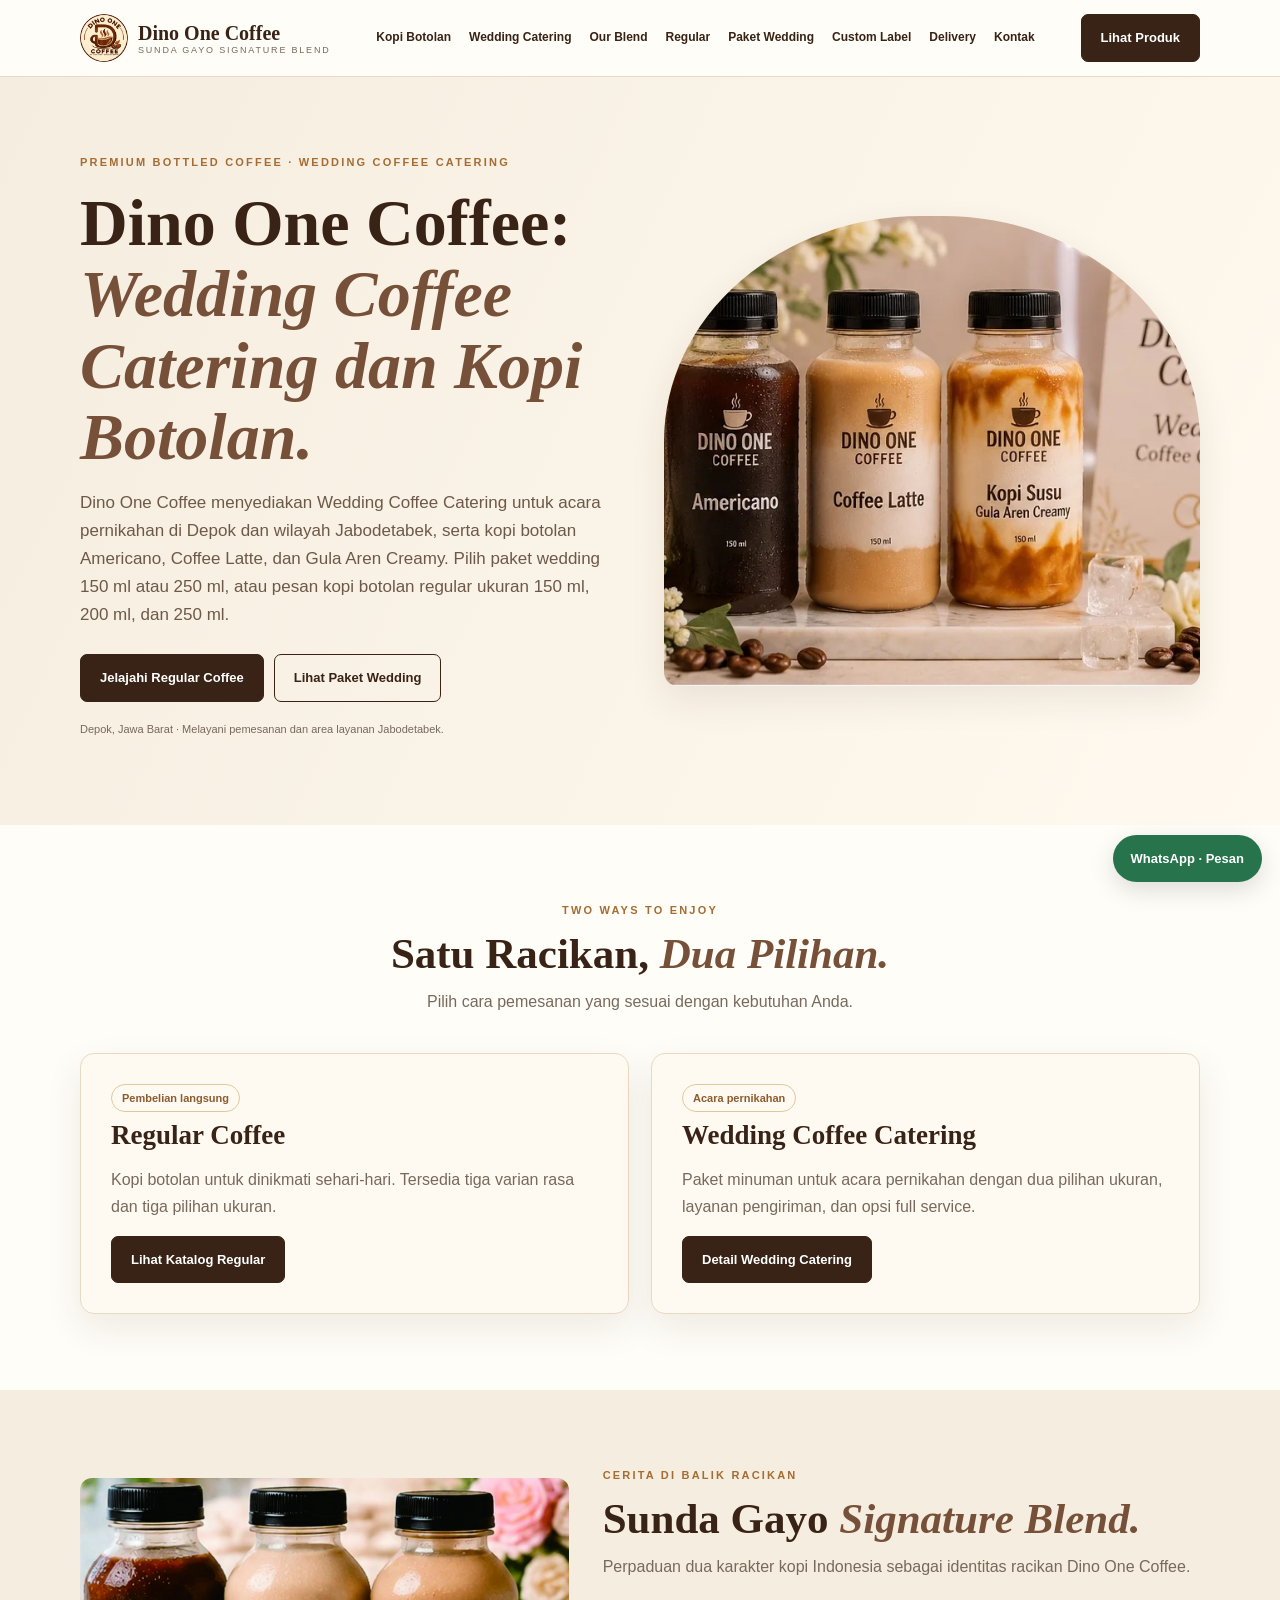
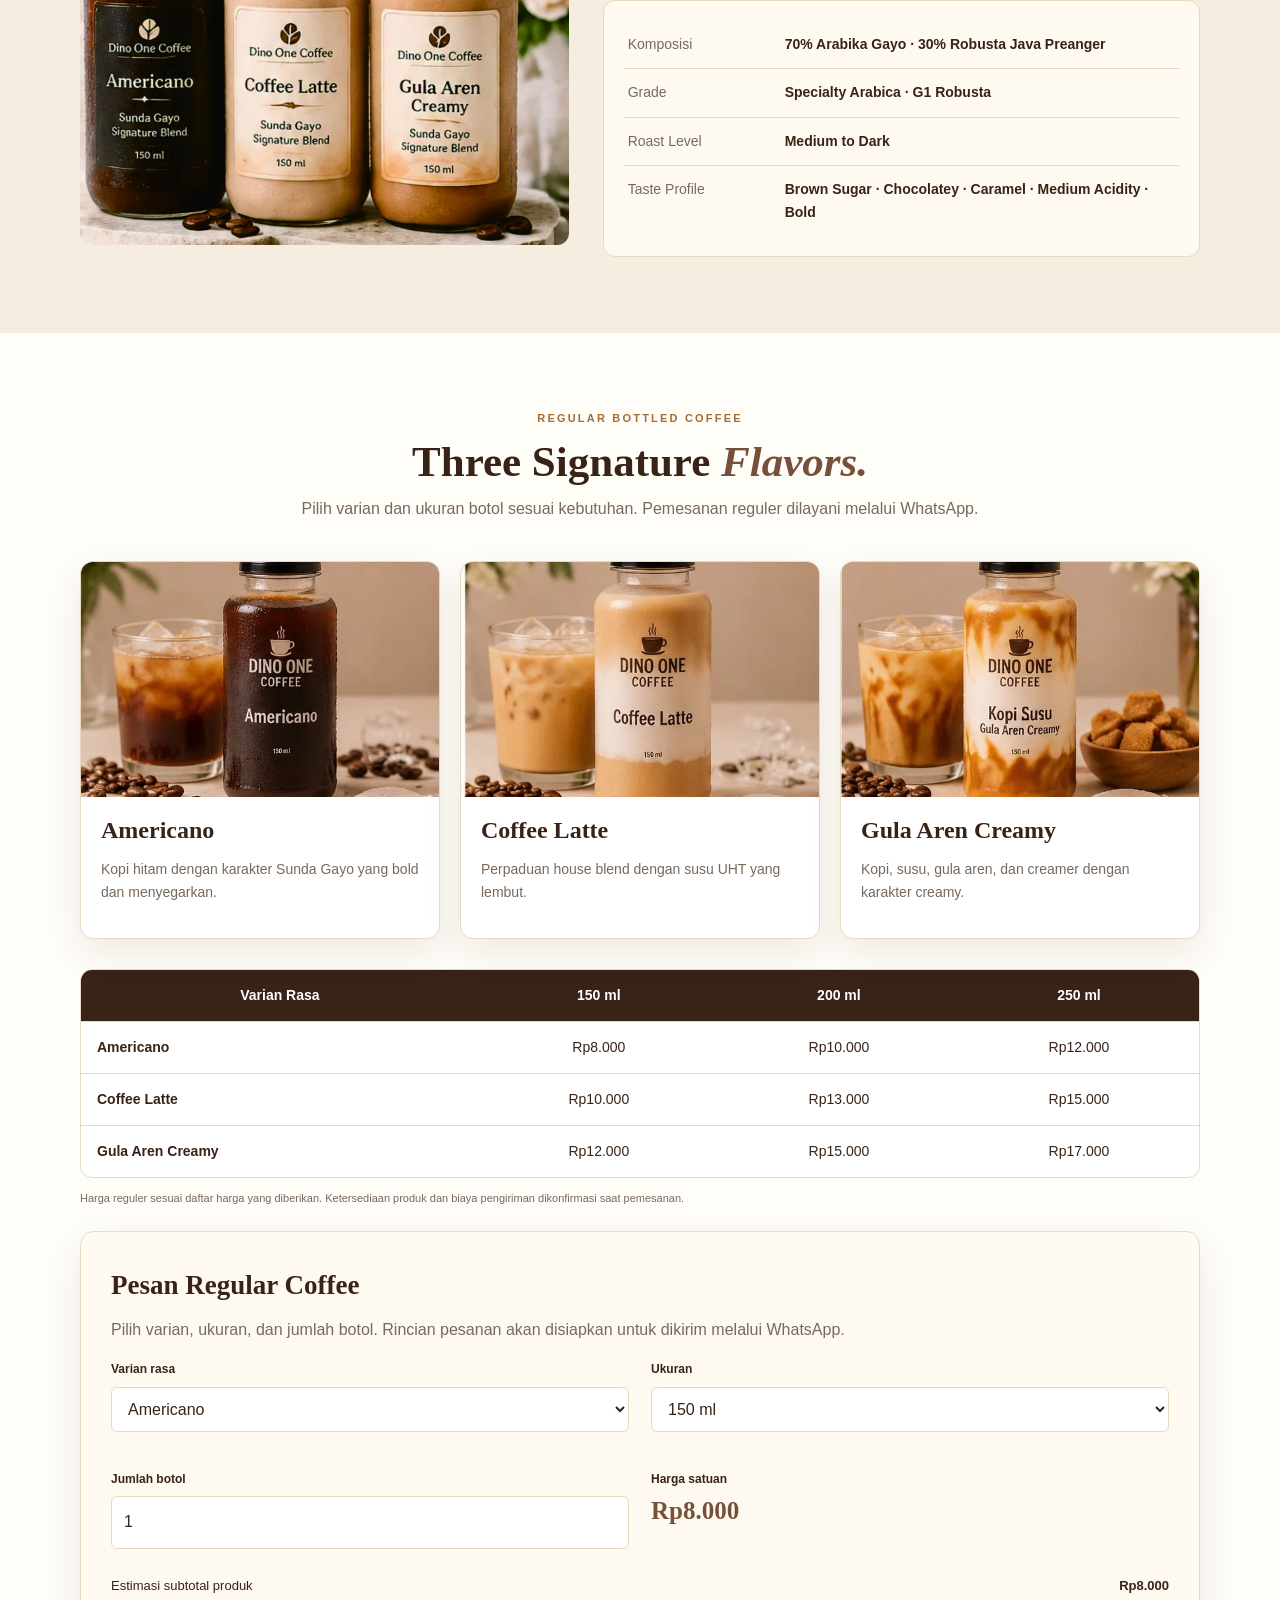
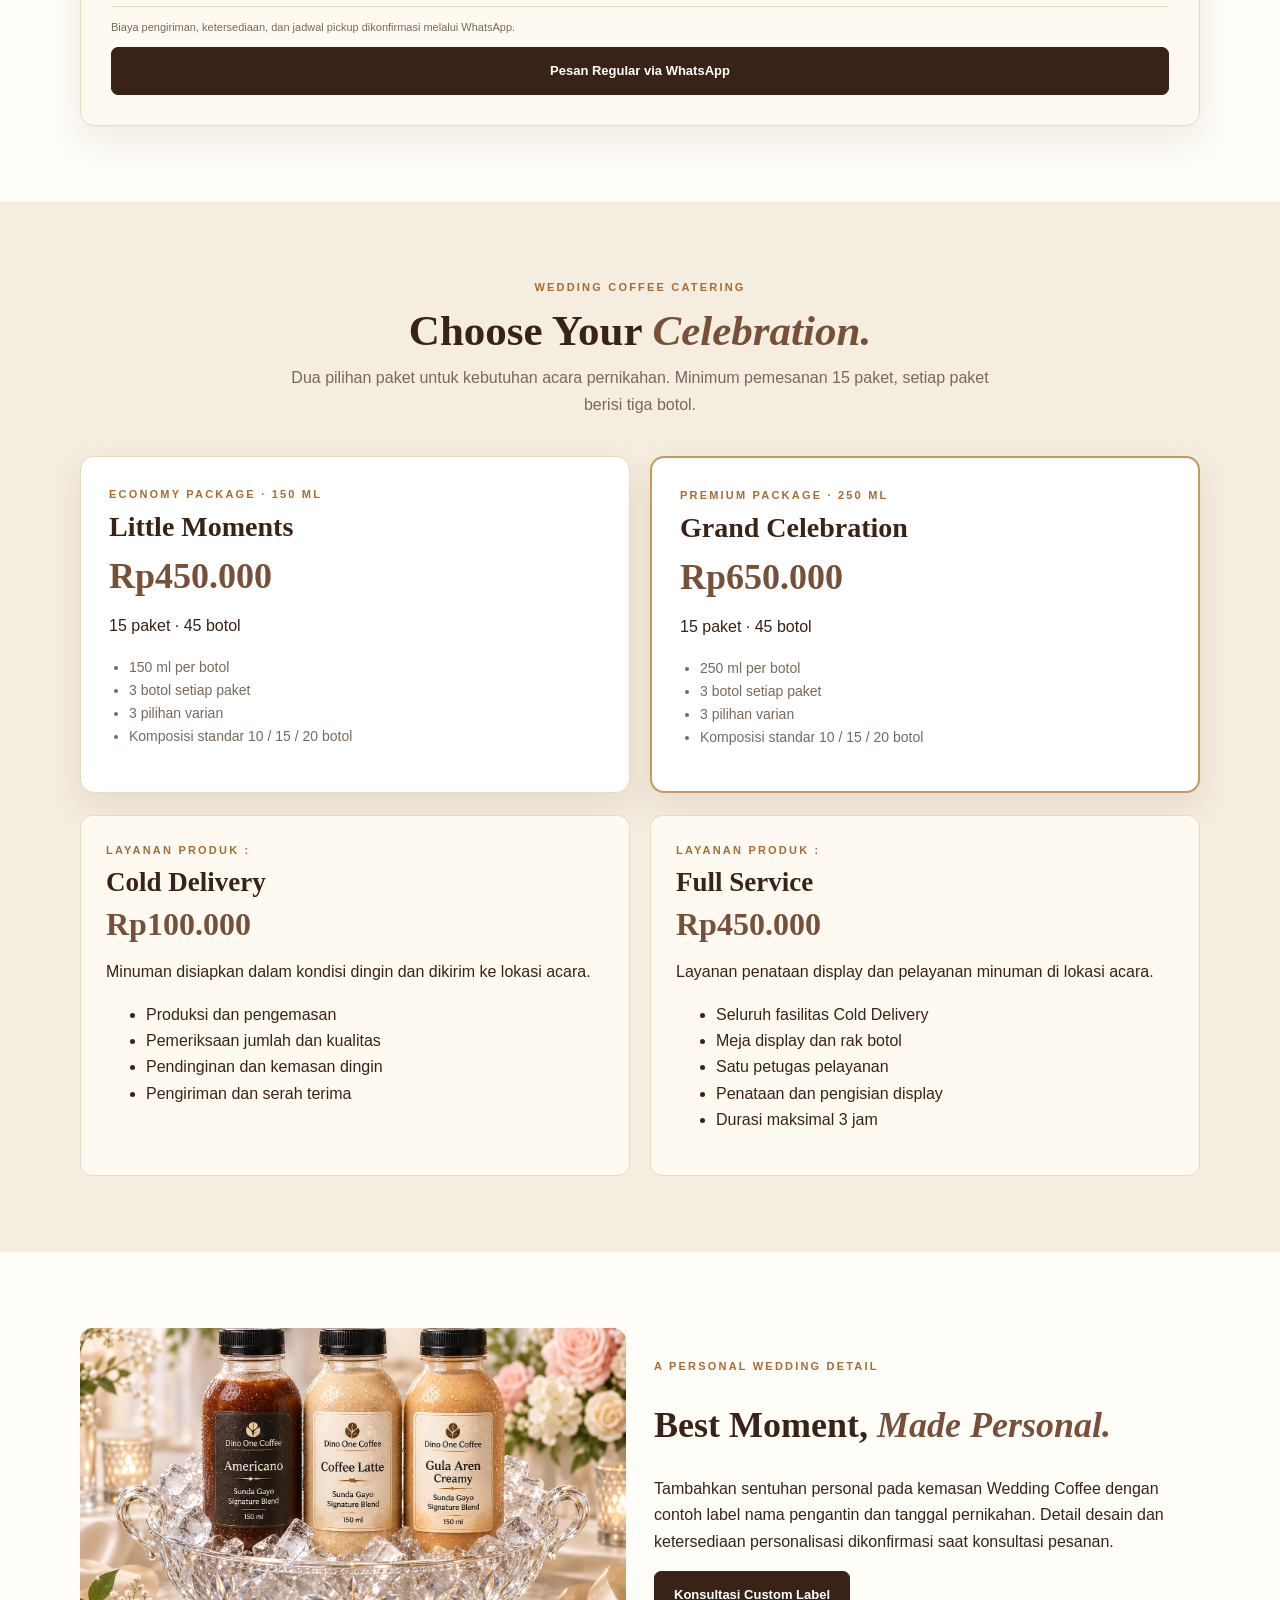
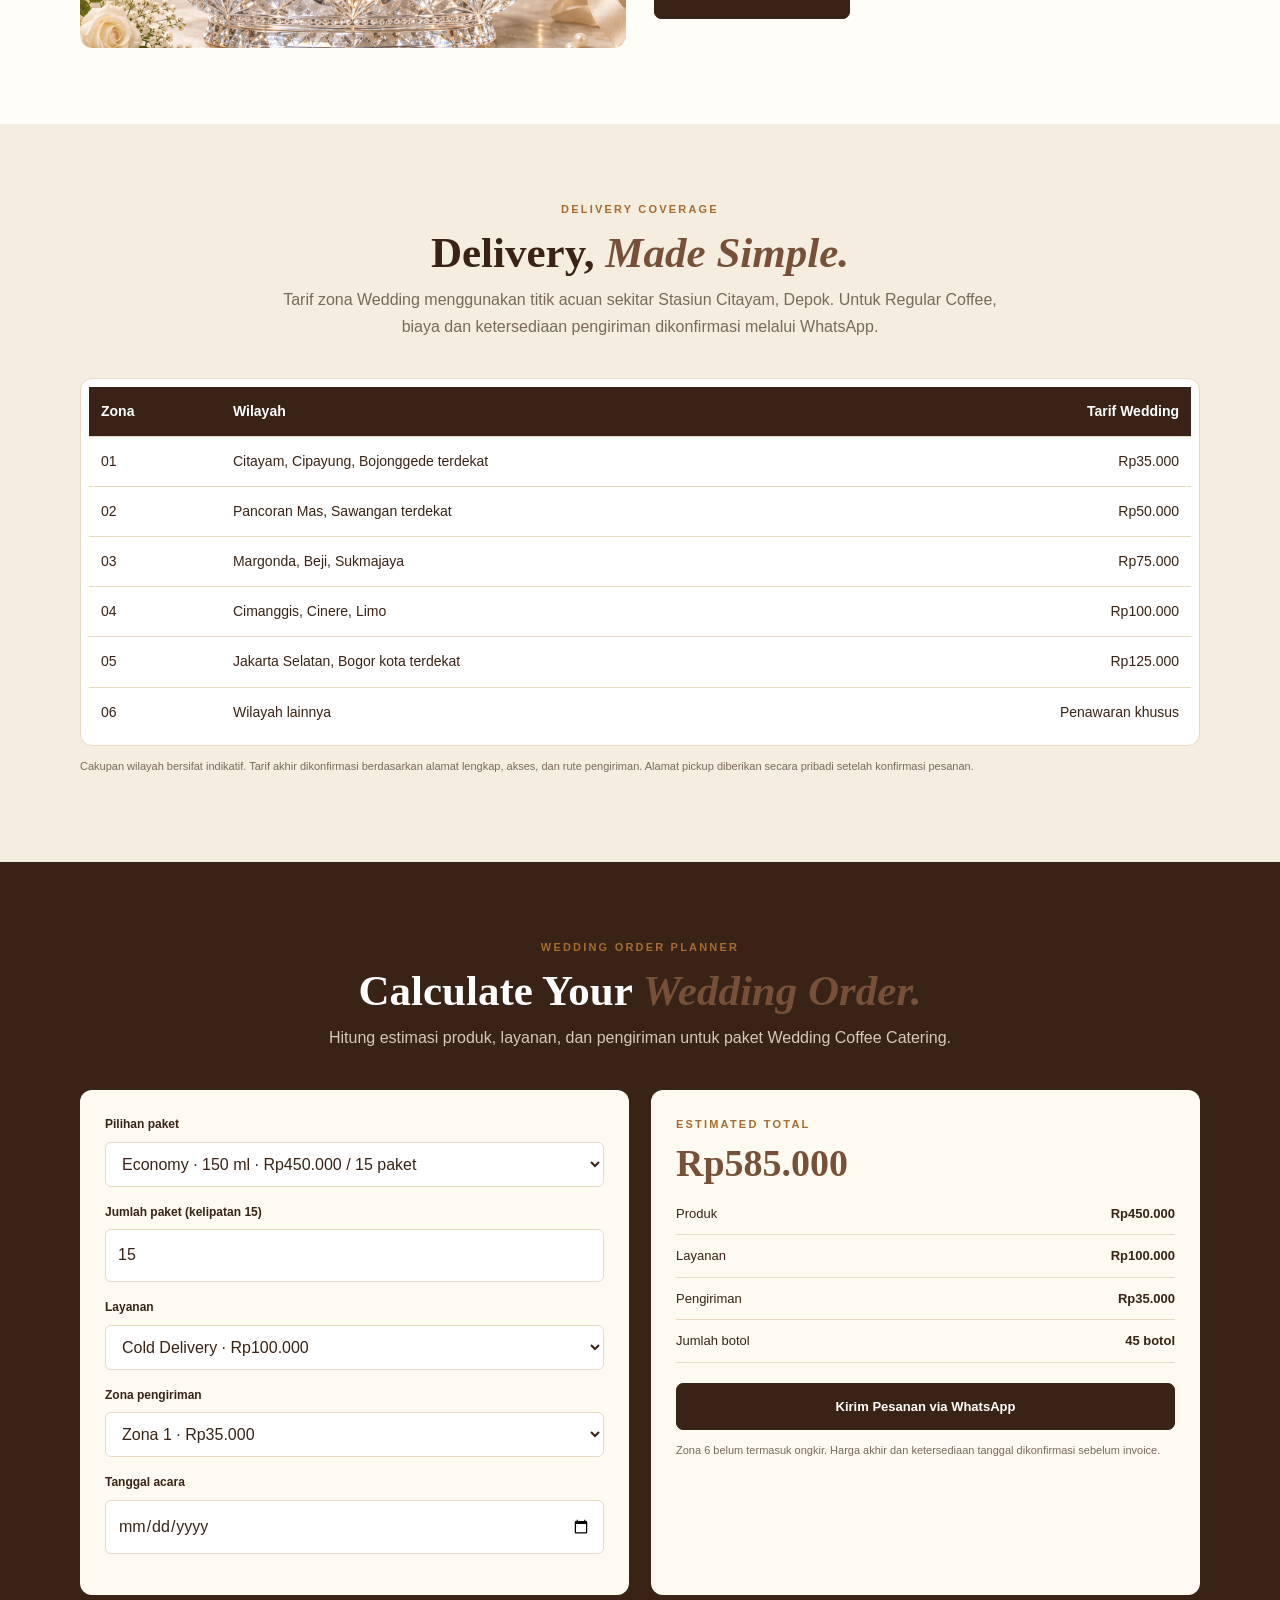
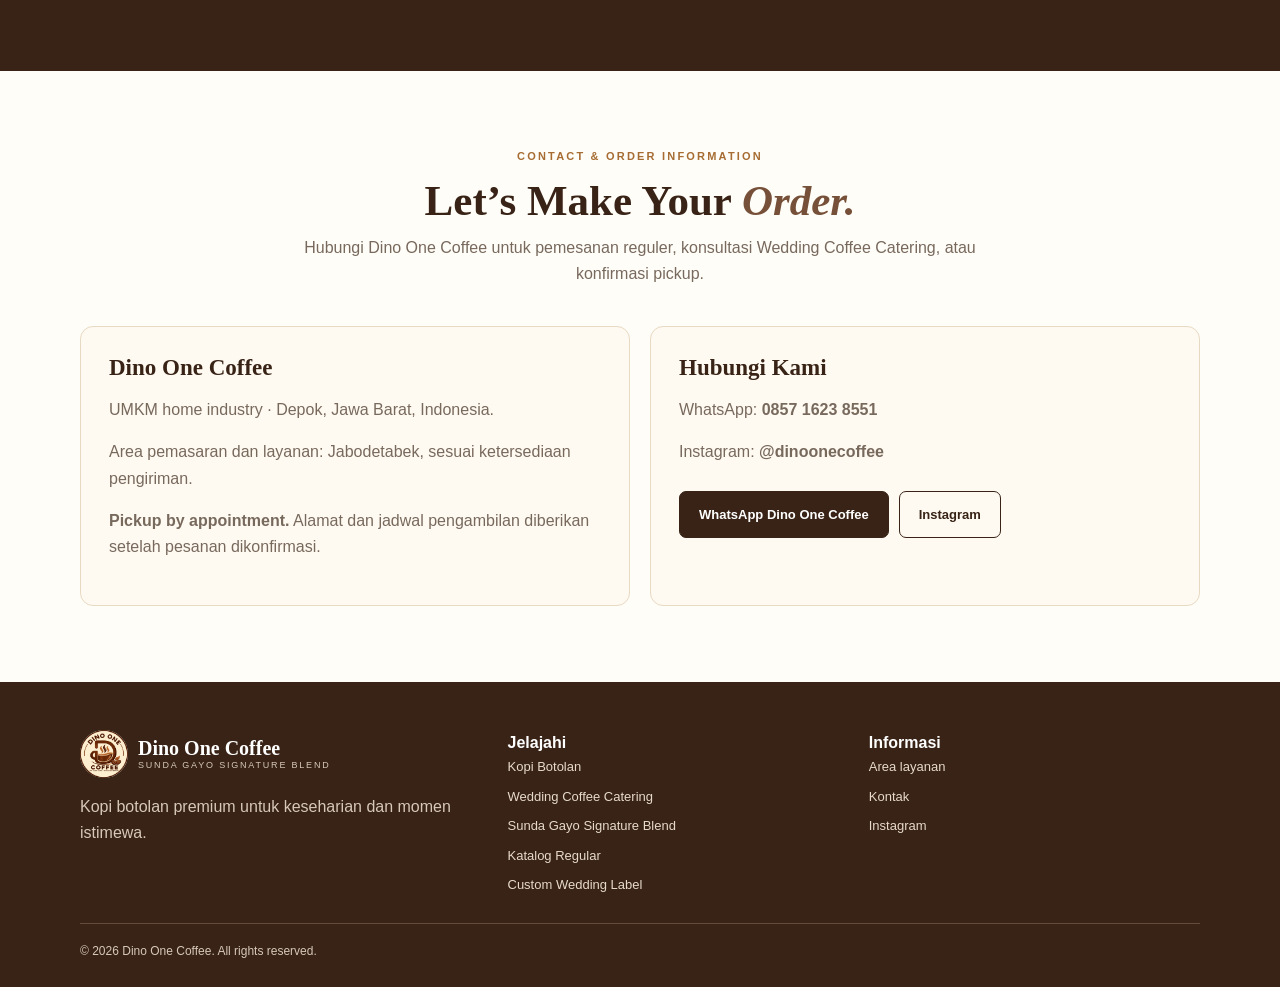
==== commit 988b9d6e: "Add files via upload" ====
--- a/index.html
+++ b/index.html
@@ -96,8 +96,8 @@
     <div class="container hero-grid">
       <div>
         <div class="eyebrow">Premium bottled coffee · Wedding coffee catering</div>
-        <h1>Temani Momen dengan <em>Racikan Kopi Istimewa.</em></h1>
-        <p class="lead">Dino One Coffee menghadirkan kopi botolan dengan Sunda Gayo Signature Blend. Pilih Regular Coffee untuk dinikmati sehari-hari atau Wedding Coffee Catering untuk hari istimewa Anda.</p>
+        <h1>Dino One Coffee: <em>Wedding Coffee Catering dan Kopi Botolan.</em></h1>
+        <p class="lead">Dino One Coffee menyediakan Wedding Coffee Catering untuk acara pernikahan di Depok dan wilayah Jabodetabek, serta kopi botolan Americano, Coffee Latte, dan Gula Aren Creamy. Pilih paket wedding 150 ml atau 250 ml, atau pesan kopi botolan regular ukuran 150 ml, 200 ml, dan 250 ml.</p>
         <div class="actions"><a class="btn" href="#regular">Jelajahi Regular Coffee</a><a class="btn secondary" href="#wedding">Lihat Paket Wedding</a></div>
         <p class="hero-note">Depok, Jawa Barat · Melayani pemesanan dan area layanan Jabodetabek.</p>
       </div>
@@ -211,7 +211,7 @@
     </div>
   </section>
 </main>
-<footer><div class="container"><div class="footer-grid"><div><a class="brand" href="#home"><img src="/assets/images/logo-dino-one-coffee.webp" alt=""><span style="color:white">Dino One Coffee<small style="color:#d7c8b8">SUNDA GAYO SIGNATURE BLEND</small></span></a><p>Kopi botolan premium untuk keseharian dan momen istimewa.</p></div><div><strong>Jelajahi</strong><div class="footer-links"><a href="/kopi-botolan/">Kopi Botolan</a><a href="/wedding-coffee-catering/">Wedding Coffee Catering</a><a href="/sunda-gayo-signature-blend/">Sunda Gayo Signature Blend</a><a href="#regular">Katalog Regular</a><a href="#custom-label">Custom Wedding Label</a></div></div><div><strong>Informasi</strong><div class="footer-links"><a href="#delivery">Area layanan</a><a href="#contact">Kontak</a><a href="https://www.instagram.com/dinoonecoffee/" target="_blank" rel="noopener">Instagram</a></div></div></div><div class="copyright">© <span id="year"></span> Dino One Coffee. All rights reserved.</div></div></footer>
+<footer><div class="container"><div class="footer-grid"><div><a class="brand" href="#home"><img src="/assets/images/logo-dino-one-coffee.webp" alt="Dino One Coffee"><span style="color:white">Dino One Coffee<small style="color:#d7c8b8">SUNDA GAYO SIGNATURE BLEND</small></span></a><p>Kopi botolan premium untuk keseharian dan momen istimewa.</p></div><div><strong>Jelajahi</strong><div class="footer-links"><a href="/kopi-botolan/">Kopi Botolan</a><a href="/wedding-coffee-catering/">Wedding Coffee Catering</a><a href="/sunda-gayo-signature-blend/">Sunda Gayo Signature Blend</a><a href="#regular">Katalog Regular</a><a href="#custom-label">Custom Wedding Label</a></div></div><div><strong>Informasi</strong><div class="footer-links"><a href="#delivery">Area layanan</a><a href="#contact">Kontak</a><a href="https://www.instagram.com/dinoonecoffee/" target="_blank" rel="noopener">Instagram</a></div></div></div><div class="copyright">© <span id="year"></span> Dino One Coffee. All rights reserved.</div></div></footer>
 <a class="float-wa" href="https://wa.me/6285716238551?text=Halo%20Dino%20One%20Coffee%2C%20saya%20ingin%20bertanya%20tentang%20produk.">WhatsApp · Pesan</a>
 <script>
 (()=>{
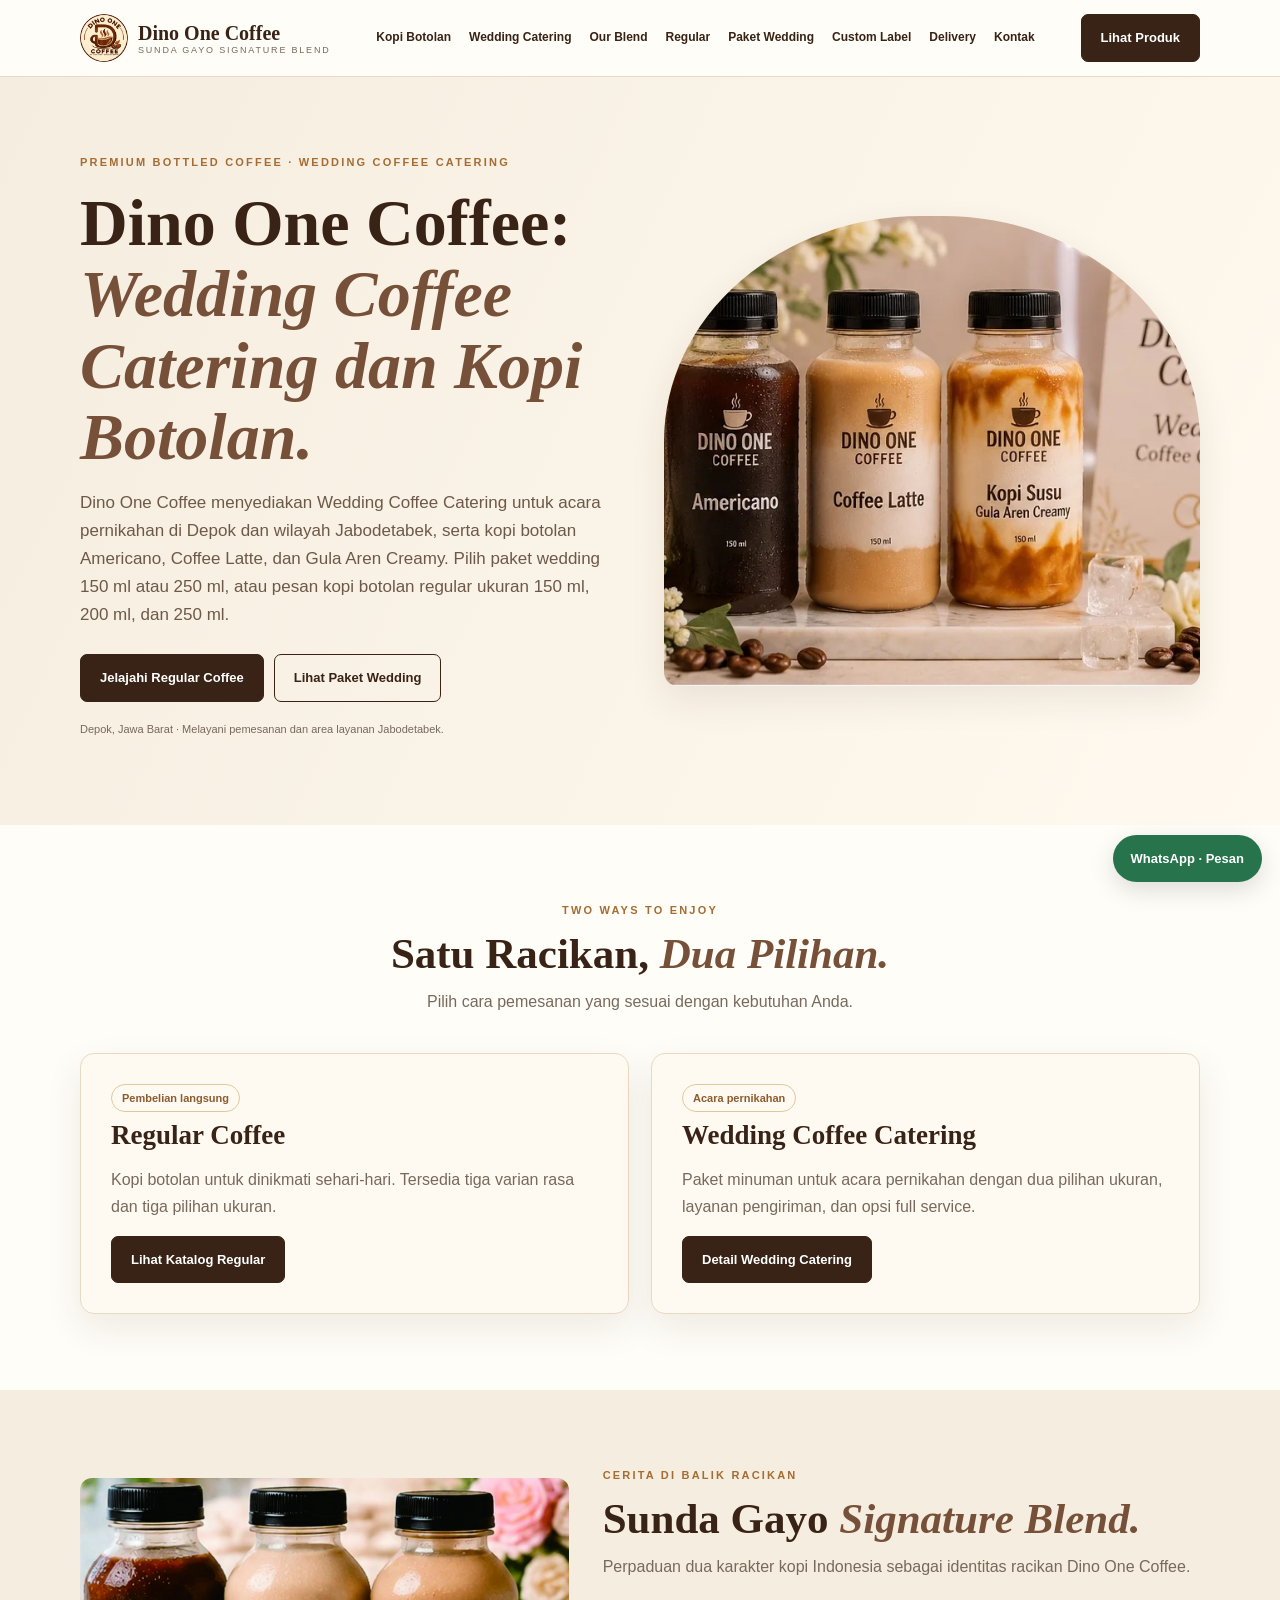
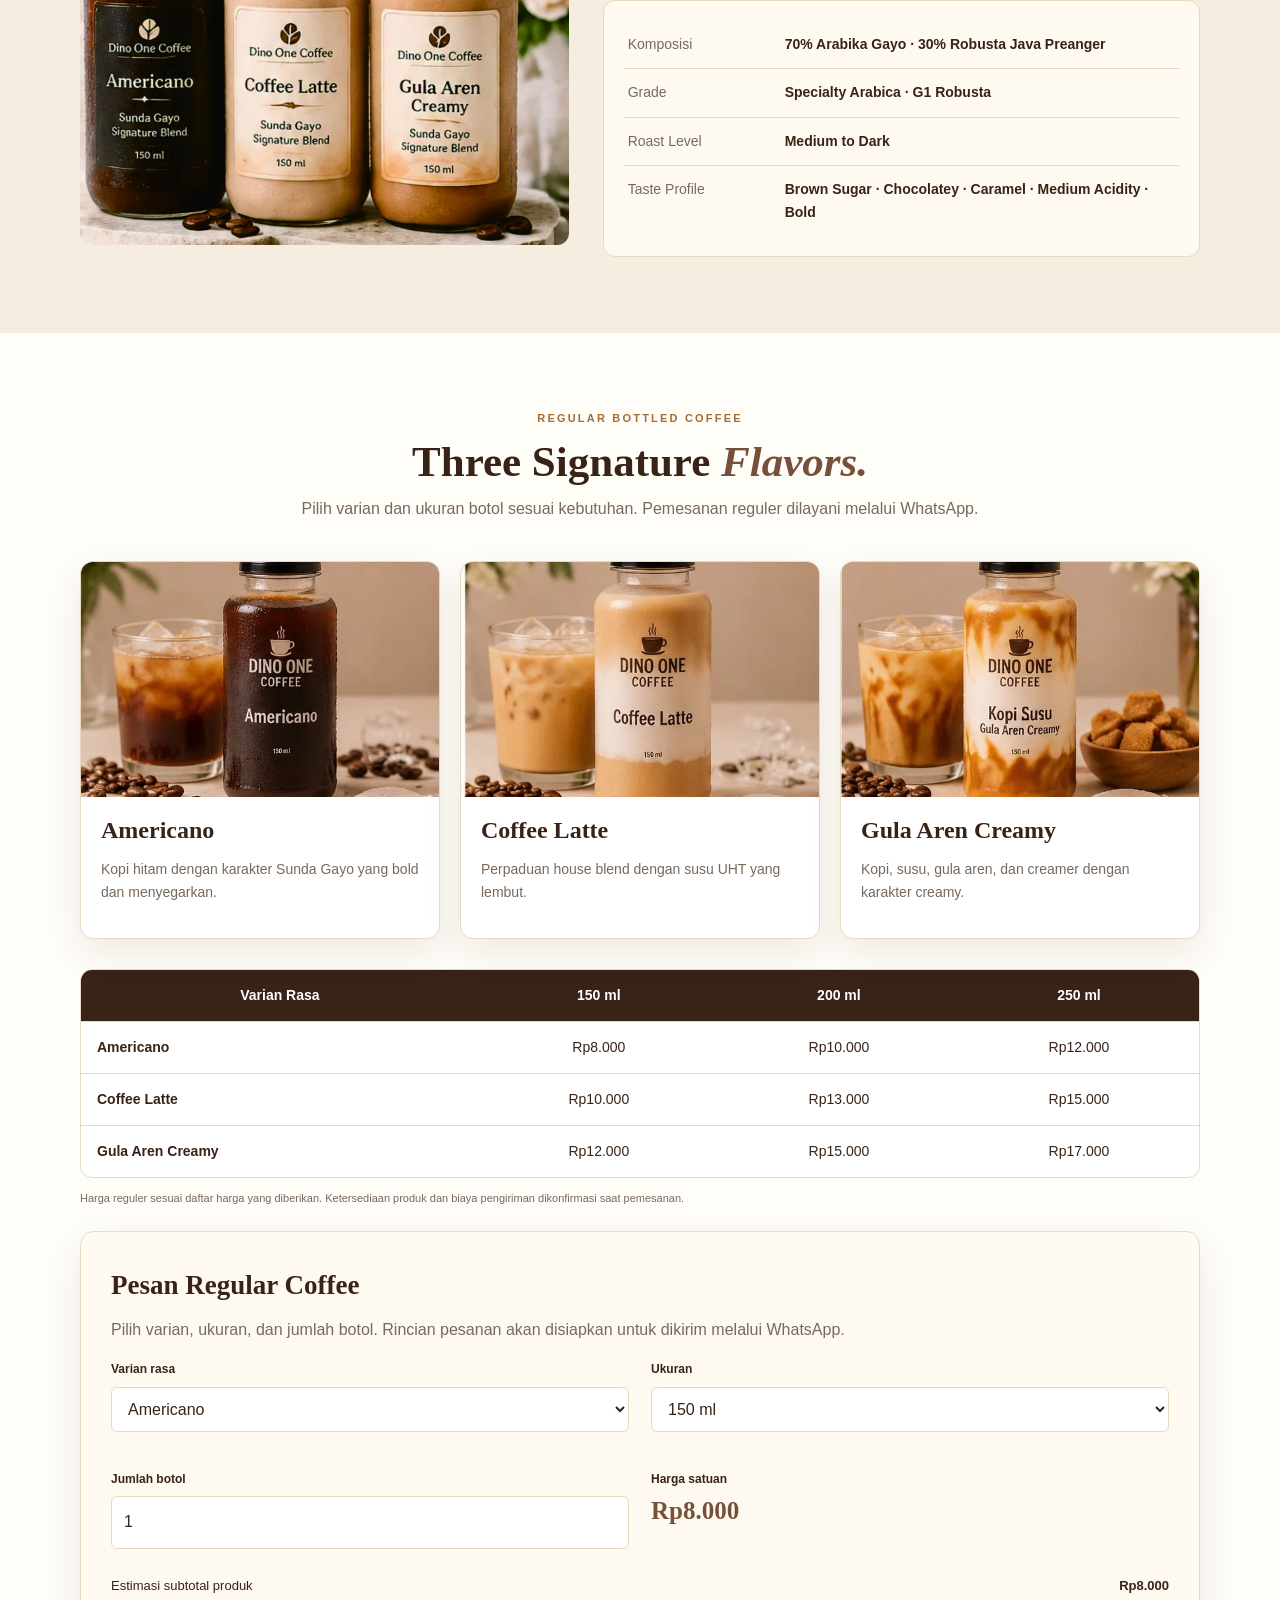
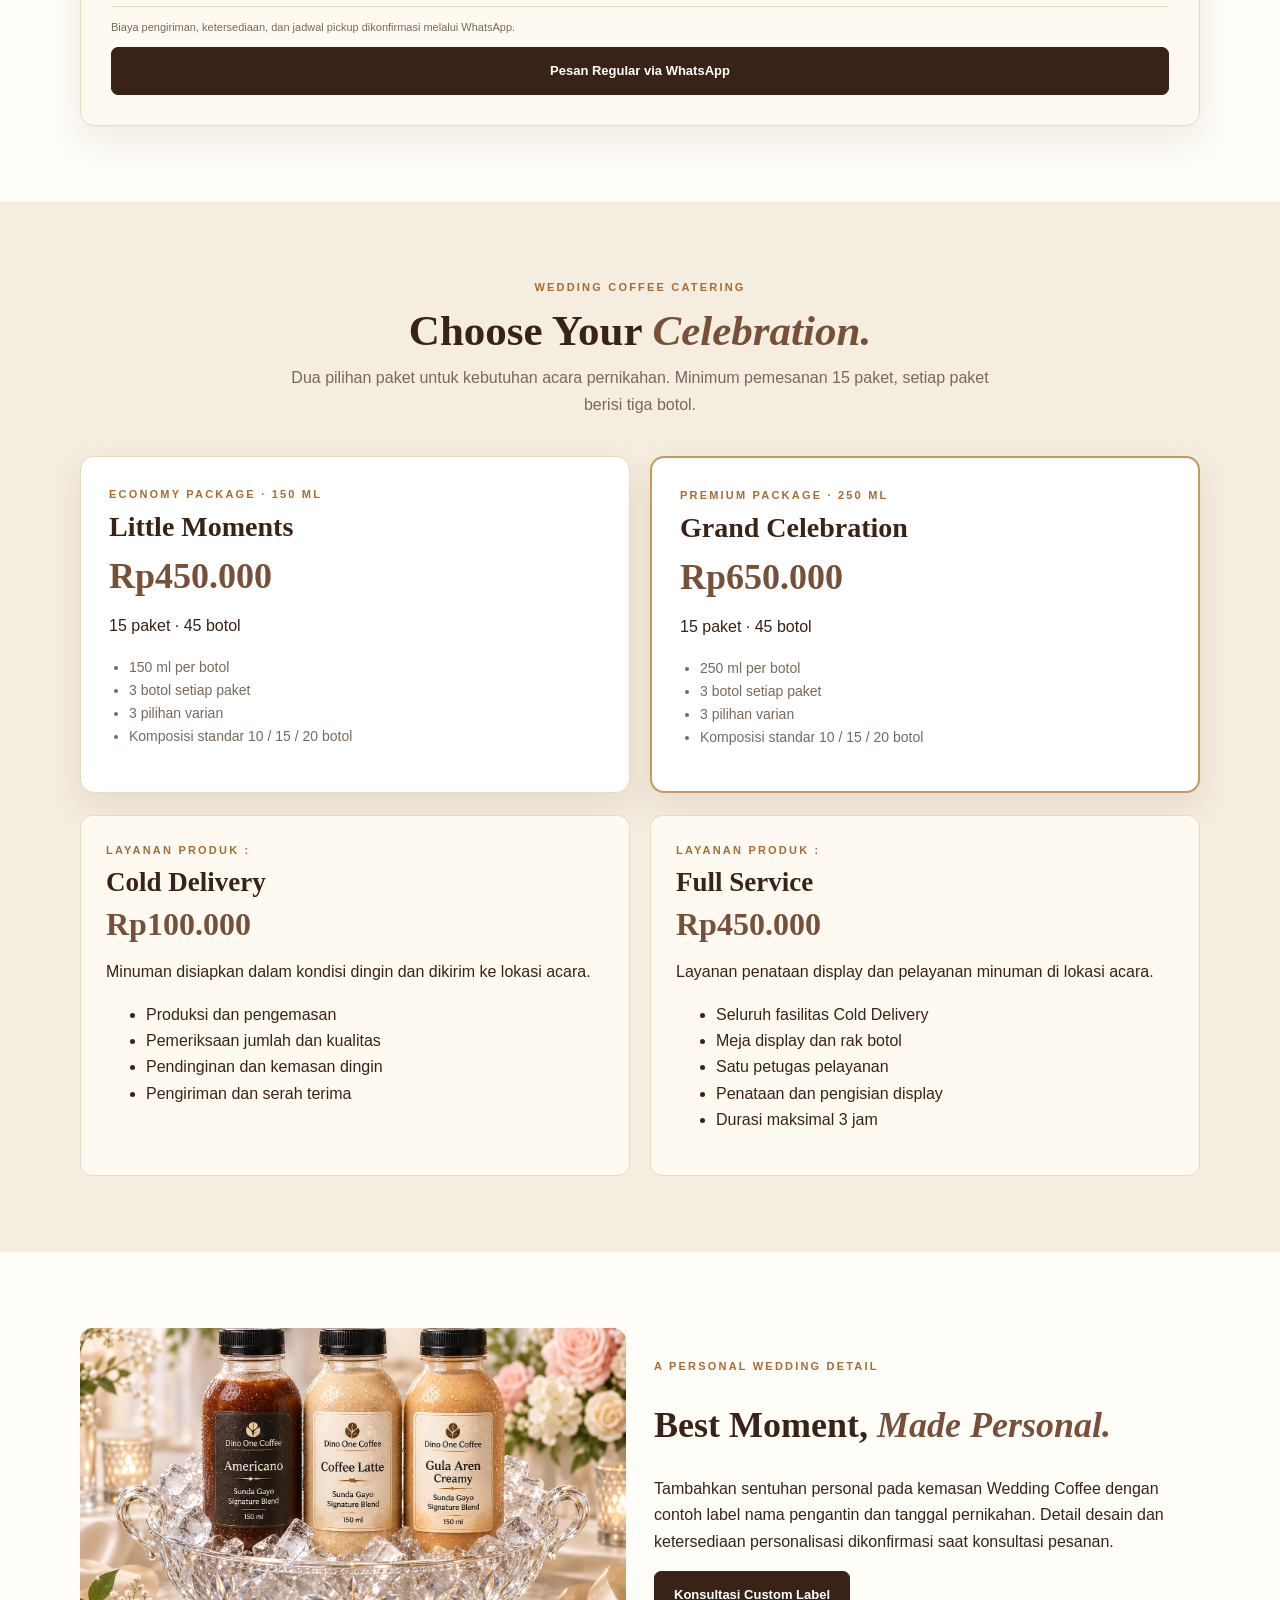
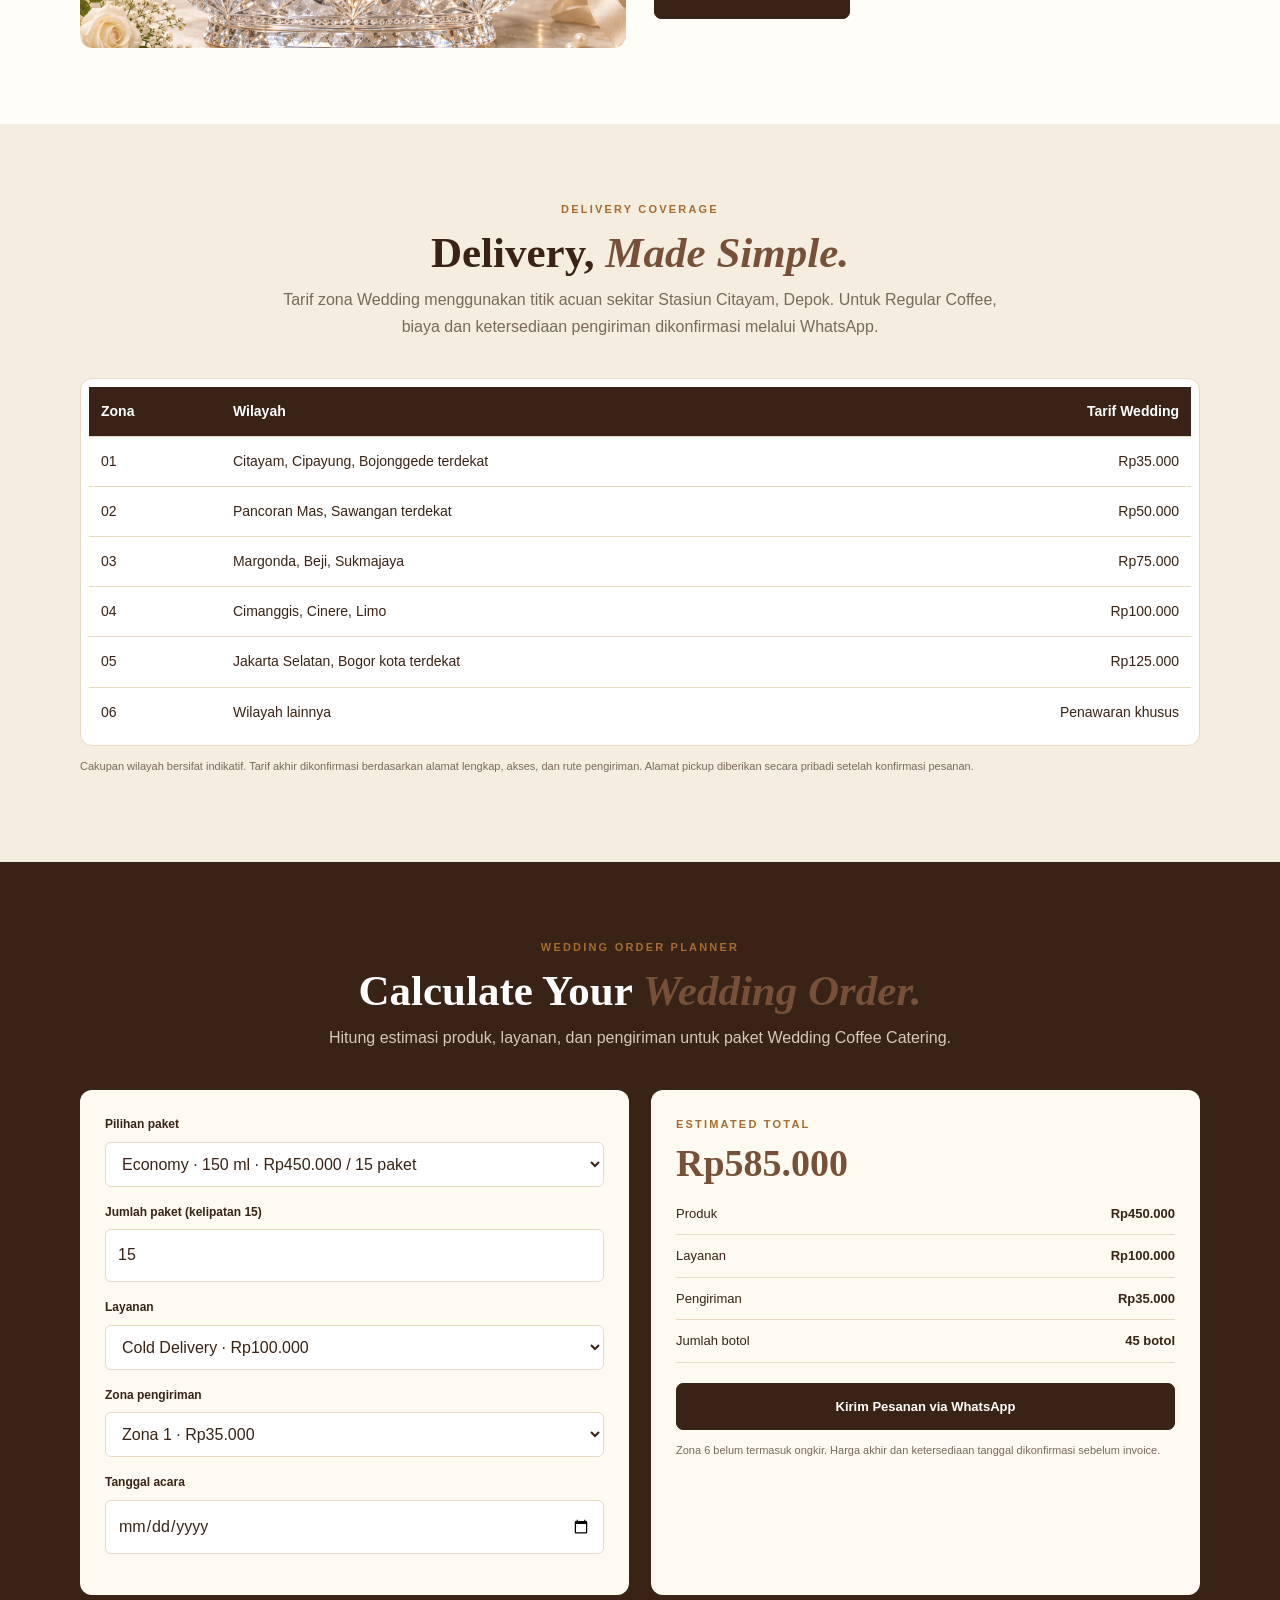
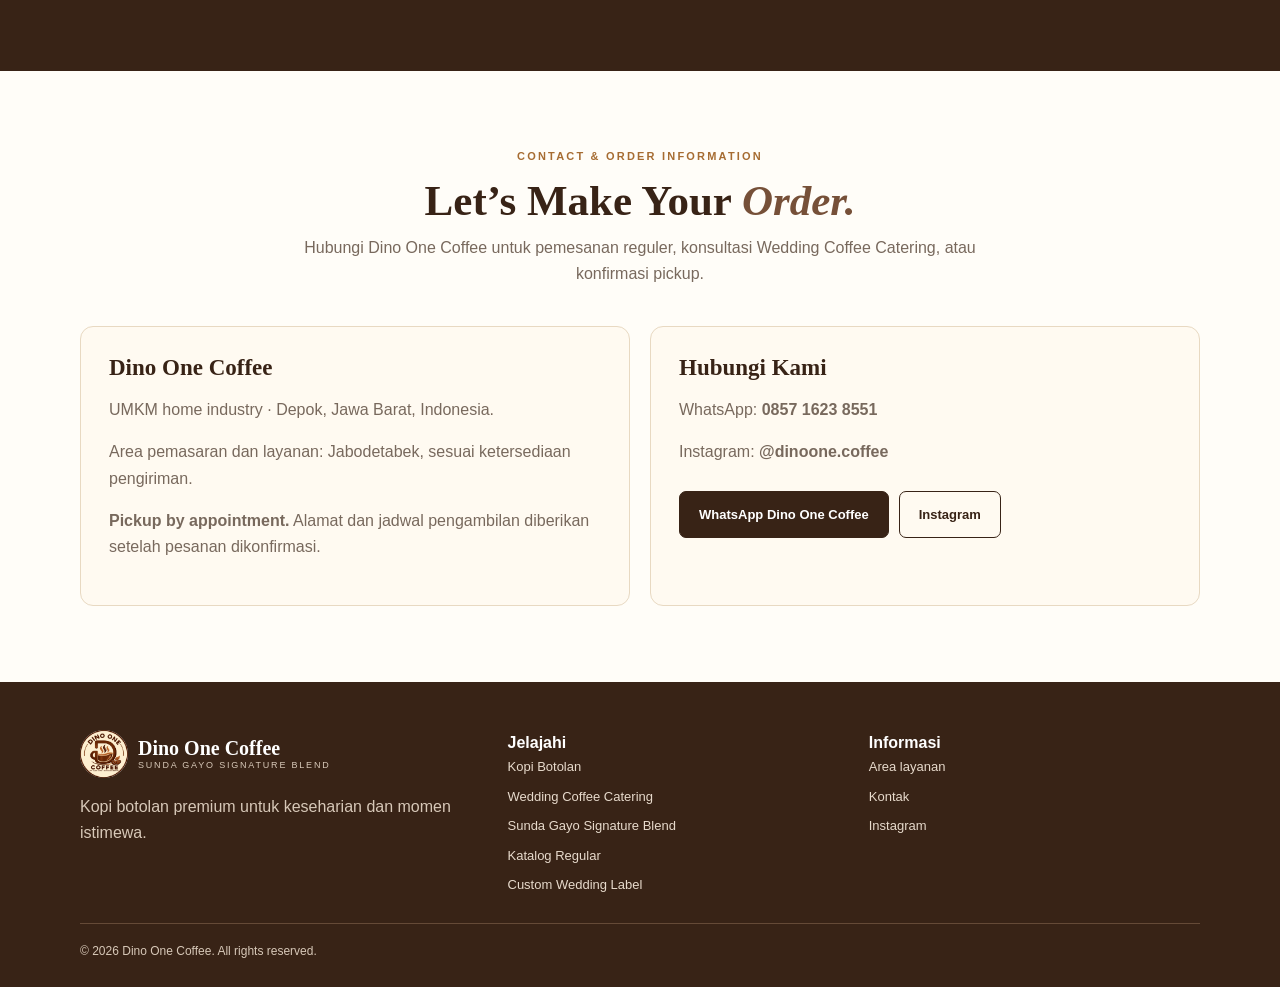
==== commit 87a97861: "Update index.html" ====
--- a/index.html
+++ b/index.html
@@ -207,7 +207,7 @@
 
   <section id="contact">
     <div class="container"><div class="section-head"><div class="eyebrow">Contact & order information</div><h2>Let’s Make Your <em>Order.</em></h2><p>Hubungi Dino One Coffee untuk pemesanan reguler, konsultasi Wedding Coffee Catering, atau konfirmasi pickup.</p></div>
-      <div class="location-grid"><div class="location-box"><h3>Dino One Coffee</h3><p>UMKM home industry · Depok, Jawa Barat, Indonesia.</p><p>Area pemasaran dan layanan: Jabodetabek, sesuai ketersediaan pengiriman.</p><p><strong>Pickup by appointment.</strong> Alamat dan jadwal pengambilan diberikan setelah pesanan dikonfirmasi.</p></div><div class="location-box"><h3>Hubungi Kami</h3><p>WhatsApp: <strong>0857 1623 8551</strong></p><p>Instagram: <strong>@dinoonecoffee</strong></p><div class="actions"><a class="btn" href="https://wa.me/6285716238551?text=Halo%20Dino%20One%20Coffee%2C%20saya%20ingin%20bertanya%20tentang%20produk%20dan%20pemesanan.">WhatsApp Dino One Coffee</a><a class="btn secondary" href="https://www.instagram.com/dinoonecoffee/" target="_blank" rel="noopener">Instagram</a></div></div></div>
+      <div class="location-grid"><div class="location-box"><h3>Dino One Coffee</h3><p>UMKM home industry · Depok, Jawa Barat, Indonesia.</p><p>Area pemasaran dan layanan: Jabodetabek, sesuai ketersediaan pengiriman.</p><p><strong>Pickup by appointment.</strong> Alamat dan jadwal pengambilan diberikan setelah pesanan dikonfirmasi.</p></div><div class="location-box"><h3>Hubungi Kami</h3><p>WhatsApp: <strong>0857 1623 8551</strong></p><p>Instagram: <strong>@dinoone.coffee</strong></p><div class="actions"><a class="btn" href="https://wa.me/6285716238551?text=Halo%20Dino%20One%20Coffee%2C%20saya%20ingin%20bertanya%20tentang%20produk%20dan%20pemesanan.">WhatsApp Dino One Coffee</a><a class="btn secondary" href="https://www.instagram.com/dinoonecoffee/" target="_blank" rel="noopener">Instagram</a></div></div></div>
     </div>
   </section>
 </main>
@@ -231,9 +231,12 @@
  document.getElementById('year').textContent=new Date().getFullYear();regularCalc();weddingCalc();
 })();
 </script>
-<!-- Cloudflare Web Analytics --><script type='module' src='https://static.cloudflareinsights.com/beacon.min.js' data-cf-beacon='{"token": "658d71c658eb46618b6aa1d6edc640ee"}'></script><!-- End Cloudflare Web Analytics -->
-
-
-  
+  <!-- Cloudflare Web Analytics -->
+  <script type="module"
+    src="https://static.cloudflareinsights.com/beacon.min.js"
+    data-cf-beacon='{"token":"TOKEN_ANDA"}'>
+  </script>
+  <!-- End Cloudflare Web Analytics -->
+
 </body>
 </html>
